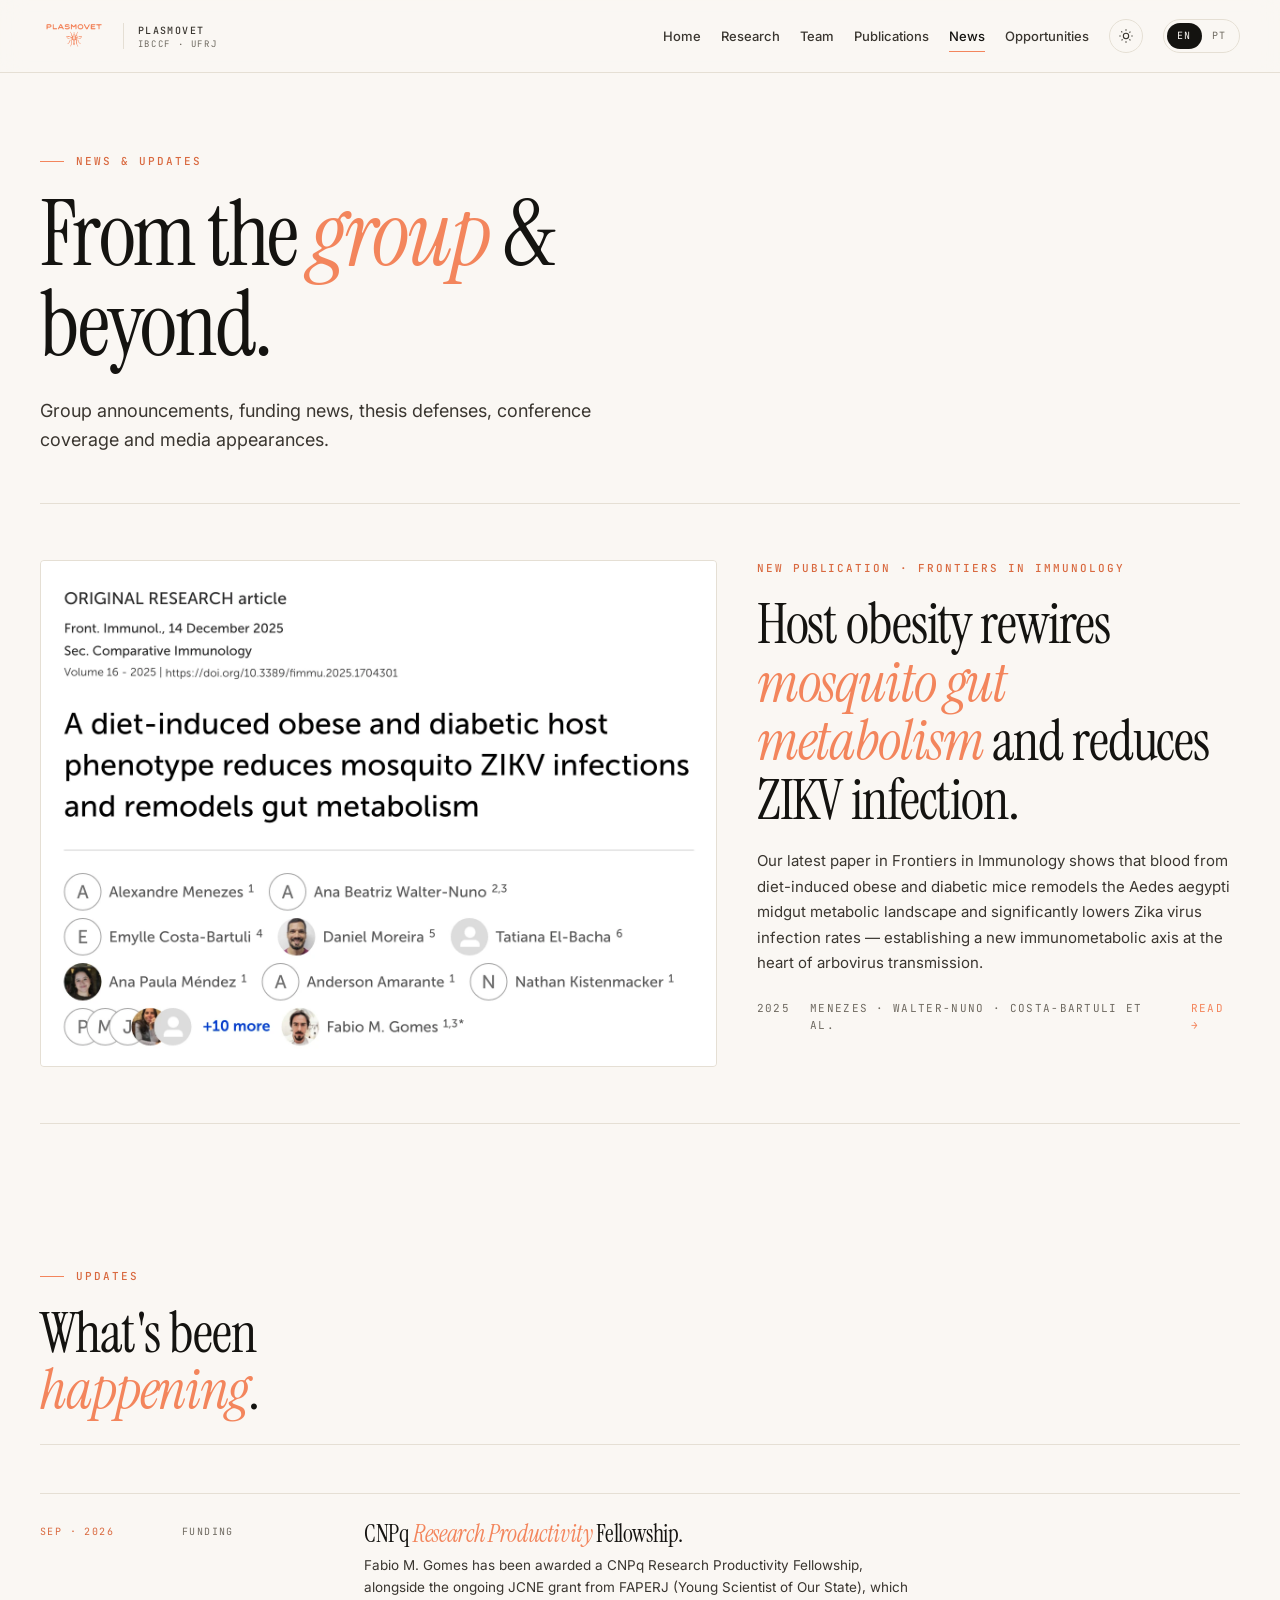
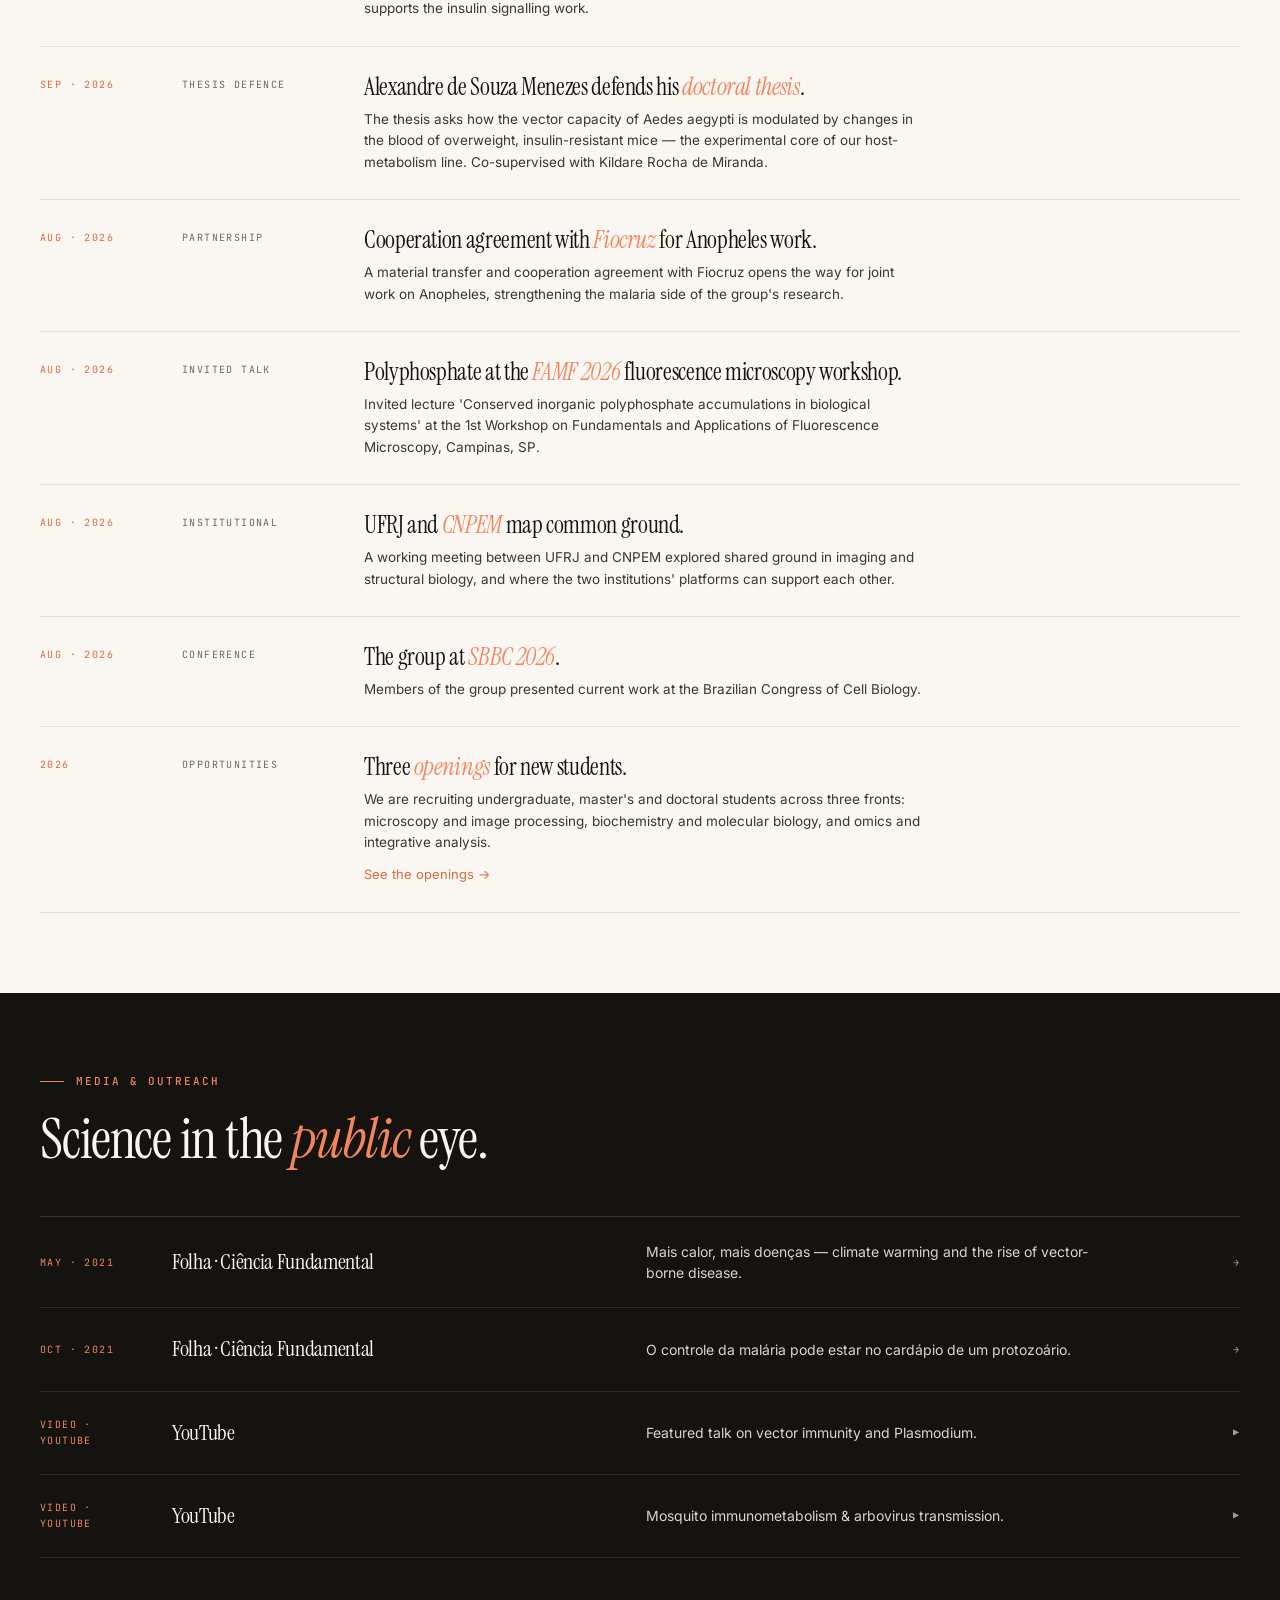
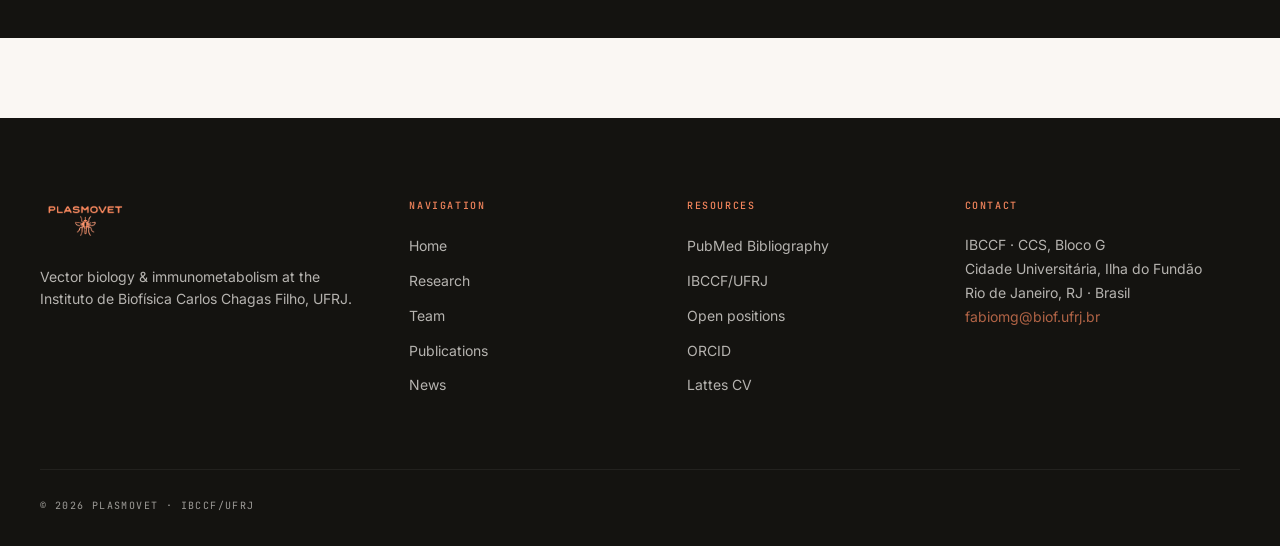
==== news.html @ 1162347f "Fix broken/missing pieces; remove fabricated content from the home page Found while fixing the audit" ====
<!DOCTYPE html>
<html lang="en">
<head>
<meta charset="utf-8"/>
<script>(function(){try{var t=localStorage.getItem('plasmovet_theme');if(t!=='light'&&t!=='dark')t=window.matchMedia('(prefers-color-scheme: dark)').matches?'dark':'light';document.documentElement.setAttribute('data-theme',t);}catch(e){}document.documentElement.classList.add('js');})();</script>
<meta name="viewport" content="width=device-width, initial-scale=1.0"/>
<title>News · Plasmovet</title>
<meta name="description" content="News from the PlasmoVet group at IBCCF/UFRJ: publications, thesis defences, invited talks, partnerships and open positions."/>
<link rel="canonical" href="https://www.plasmovet.net/news.html"/>
<link rel="icon" href="/favicon.ico" sizes="any"/>
<link rel="icon" type="image/png" sizes="32x32" href="/favicon-32.png"/>
<link rel="apple-touch-icon" href="/apple-touch-icon.png"/>
<meta name="theme-color" content="#FAF7F3" media="(prefers-color-scheme: light)"/>
<meta name="theme-color" content="#141210" media="(prefers-color-scheme: dark)"/>
<meta property="og:type" content="website"/>
<meta property="og:site_name" content="PlasmoVet"/>
<meta property="og:title" content="News · PlasmoVet"/>
<meta property="og:description" content="News from the PlasmoVet group at IBCCF/UFRJ: publications, thesis defences, invited talks, partnerships and open positions."/>
<meta property="og:url" content="https://www.plasmovet.net/news.html"/>
<meta property="og:image" content="https://www.plasmovet.net/assets/og/og-default.jpg"/>
<meta property="og:image:width" content="1200"/>
<meta property="og:image:height" content="630"/>
<meta property="og:image:alt" content="News · PlasmoVet"/>
<meta property="og:locale" content="en_US"/>
<meta property="og:locale:alternate" content="pt_BR"/>
<meta name="twitter:card" content="summary_large_image"/>
<meta name="twitter:title" content="News · PlasmoVet"/>
<meta name="twitter:description" content="News from the PlasmoVet group at IBCCF/UFRJ: publications, thesis defences, invited talks, partnerships and open positions."/>
<meta name="twitter:image" content="https://www.plasmovet.net/assets/og/og-default.jpg"/>
<link rel="preconnect" href="https://fonts.googleapis.com">
<link rel="preconnect" href="https://fonts.gstatic.com" crossorigin>
<link href="https://fonts.googleapis.com/css2?family=Instrument+Serif:ital@0;1&family=Inter:wght@300;400;500;600;700&family=JetBrains+Mono:wght@400;500&display=swap" rel="stylesheet">
<link rel="stylesheet" href="style.css">
<style>
.page-hero { padding: 80px 0 48px; }
.page-hero h1 { font-family:'Instrument Serif',serif; font-size: clamp(48px, 7vw, 96px); line-height: 1; letter-spacing:-0.025em; margin-top: 18px; max-width: 16ch; }
.page-hero h1 em { color: var(--coral); font-style: italic; }
.page-hero p { font-size: 18px; color: var(--ink-2); line-height: 1.6; max-width: 56ch; margin-top: 28px; }

.feat-news { display: grid; grid-template-columns: 1.4fr 1fr; gap: 40px; padding: 56px 0; border-top: 1px solid var(--line); border-bottom: 1px solid var(--line); margin-bottom: 64px; align-items: start; }
@media (max-width: 900px) { .feat-news { grid-template-columns: 1fr; } }
.feat-news .thumb { aspect-ratio: 4/3; border-radius: 4px; background: var(--paper-2); position: relative; overflow: hidden; border: 1px solid var(--line); }
.feat-news .thumb svg { width: 100%; height: 100%; }
.feat-news .eyebrow { margin-bottom: 18px; }
.feat-news h2 { font-family:'Instrument Serif',serif; font-size: clamp(36px, 5vw, 56px); line-height: 1.05; letter-spacing: -0.02em; margin-bottom: 18px; }
.feat-news h2 em { color: var(--coral); font-style: italic; }
.feat-news p { font-size: 15px; line-height: 1.7; color: var(--ink-2); }
.feat-news .meta { font-family:'JetBrains Mono',monospace; font-size: 11px; letter-spacing: 0.12em; text-transform: uppercase; color: var(--muted); margin-top: 24px; display: flex; gap: 20px; }

.news-grid { display: grid; grid-template-columns: repeat(3, 1fr); gap: 28px; margin-bottom: 72px; }
@media (max-width: 900px) { .news-grid { grid-template-columns: 1fr; } }
.news-card { background: var(--card); border: 1px solid var(--line); border-radius: 4px; display: flex; flex-direction: column; overflow: hidden; transition: all .3s ease; }
.news-card:hover { border-color: var(--coral); transform: translateY(-2px); }
.news-card .thumb { aspect-ratio: 4/3; background: var(--paper-2); position: relative; }
.news-card .thumb svg { width: 100%; height: 100%; }
.news-card .body { padding: 24px; display: flex; flex-direction: column; flex: 1; }
.news-card .date { font-family:'JetBrains Mono',monospace; font-size: 10px; letter-spacing: 0.14em; text-transform: uppercase; color: var(--muted); margin-bottom: 10px; }
.news-card h4 { font-family:'Instrument Serif',serif; font-size: 22px; line-height: 1.15; letter-spacing: -0.015em; margin-bottom: 10px; }
.news-card p { font-size: 13px; color: var(--ink-2); line-height: 1.6; flex: 1; }
.news-card .foot { margin-top: 16px; padding-top: 14px; border-top: 1px solid var(--line); display: flex; justify-content: space-between; align-items: center; }

.media-section { background: var(--ink); color: var(--paper); padding: 80px 0; }
.media-section h3 { font-family:'Instrument Serif',serif; font-size: clamp(36px, 5vw, 56px); line-height: 1.05; letter-spacing: -0.02em; max-width: 18ch; }
.media-section h3 em { color: var(--coral); font-style: italic; }
.media-list { margin-top: 48px; border-top: 1px solid rgba(255,255,255,.15); }
.media-item { display: grid; grid-template-columns: 100px 1fr 1fr 120px; gap: 32px; padding: 24px 0; border-bottom: 1px solid rgba(255,255,255,.1); align-items: center; transition: padding .3s ease; cursor: pointer; }
.media-item:hover { padding-left: 10px; }
.media-item .date { font-family:'JetBrains Mono',monospace; font-size: 10px; letter-spacing: 0.14em; text-transform: uppercase; color: var(--coral); }
.media-item .outlet { font-family:'Instrument Serif',serif; font-size: 22px; letter-spacing: -0.015em; }
.media-item h5 { font-family:'Inter',sans-serif; font-size: 14px; line-height: 1.5; font-weight: 400; opacity: .85; }
.media-item .arrow { text-align: right; font-family:'JetBrains Mono',monospace; font-size: 10px; letter-spacing: 0.14em; text-transform: uppercase; opacity: .6; }
@media (max-width: 720px) { .media-item { grid-template-columns: 1fr; gap: 8px; } }

.updates { display:flex; flex-direction:column; margin-top:8px; }
.update { display:grid; grid-template-columns:110px 150px 1fr; gap:32px; padding:26px 0; border-top:1px solid var(--line); align-items:start; transition:padding .3s ease; }
.update:last-child { border-bottom:1px solid var(--line); }
.update:hover { padding-left:10px; }
.update .when { font-family:'JetBrains Mono',monospace; font-size:10px; letter-spacing:.14em; text-transform:uppercase; color:var(--coral-deep); padding-top:4px; }
.update .kind { font-family:'JetBrains Mono',monospace; font-size:10px; letter-spacing:.14em; text-transform:uppercase; color:var(--muted); padding-top:4px; }
.update h4 { font-family:'Instrument Serif',serif; font-size:24px; line-height:1.15; letter-spacing:-0.015em; margin-bottom:8px; }
.update h4 em { color:var(--coral); font-style:italic; }
.update p { font-size:13.5px; color:var(--ink-2); line-height:1.6; max-width:62ch; }
.update a.more { font-size:13px; color:var(--coral-deep); text-decoration:none; display:inline-block; margin-top:10px; }
.update a.more:hover { text-decoration:underline; }
@media (max-width:820px){ .update { grid-template-columns:1fr; gap:8px; } .update .kind { padding-top:0; } }

.feat-news a.thumb { display:block; }
.feat-news .thumb img { width:100%; height:100%; object-fit:cover; object-position:top left; display:block; transition:transform .5s ease; }
.feat-news a.thumb:hover img { transform:scale(1.02); }
html[data-theme="dark"] .feat-news .thumb img { filter:brightness(.9); }
</style>
</head>
<body>
<div id="nav-slot"></div>

<main>
  <section class="page-hero">
    <div class="container">
      <div class="section-label"><span class="bar"></span><span class="eyebrow coral" data-i18n-en="News &amp; updates" data-i18n-pt="Notícias e atualizações">News &amp; updates</span></div>
      <h1 data-i18n-html data-i18n-en="From the <em>group</em> &amp; beyond." data-i18n-pt="Do <em>grupo</em> e além.">From the <em>group</em> &amp; beyond.</h1>
      <p data-i18n-en="Group announcements, funding news, thesis defenses, conference coverage and media appearances."
         data-i18n-pt="Anúncios do grupo, notícias de financiamento, defesas, cobertura de conferências e aparições na mídia.">Group announcements, funding news, thesis defenses, conference coverage and media appearances.</p>
    </div>
  </section>

  <div class="container">
    <article class="feat-news">
      <a class="thumb" href="https://doi.org/10.3389/fimmu.2025.1704301" target="_blank" rel="noopener"
         aria-label="Read the article in Frontiers in Immunology">
        <picture>
          <source srcset="assets/news/menezes-2025-frontiers.webp" type="image/webp"/>
          <img src="assets/news/menezes-2025-frontiers.jpg" width="1440" height="1080" loading="lazy" decoding="async"
               alt="Article page in Frontiers in Immunology: A diet-induced obese and diabetic host phenotype reduces mosquito ZIKV infections and remodels gut metabolism (Menezes et al., 2025)"/>
        </picture>
      </a>
      <div>
        <div class="eyebrow coral" data-i18n-en="New publication · Frontiers in Immunology" data-i18n-pt="Nova publicação · Frontiers in Immunology">New publication · Frontiers in Immunology</div>
        <h2 data-i18n-html data-i18n-en="Host obesity rewires <em>mosquito gut metabolism</em> and reduces ZIKV infection." data-i18n-pt="Obesidade do hospedeiro reprograma o <em>metabolismo intestinal do mosquito</em> e reduz a infecção por ZIKV.">Host obesity rewires <em>mosquito gut metabolism</em> and reduces ZIKV infection.</h2>
        <p data-i18n-en="Our latest paper in Frontiers in Immunology shows that blood from diet-induced obese and diabetic mice remodels the Aedes aegypti midgut metabolic landscape and significantly lowers Zika virus infection rates — establishing a new immunometabolic axis at the heart of arbovirus transmission."
           data-i18n-pt="Nosso último artigo na Frontiers in Immunology mostra que sangue de camundongos com obesidade e diabetes induzidos por dieta remodela a paisagem metabólica do intestino médio de Aedes aegypti e reduz significativamente a infecção por vírus Zika — estabelecendo um novo eixo imunometabólico no coração da transmissão de arbovírus.">Our latest paper in Frontiers in Immunology shows that blood from diet-induced obese and diabetic mice remodels the Aedes aegypti midgut metabolic landscape and significantly lowers Zika virus infection rates — establishing a new immunometabolic axis at the heart of arbovirus transmission.</p>
        <div class="meta">
          <span>2025</span>
          <span data-i18n-en="Menezes · Walter-Nuno · Costa-Bartuli et al." data-i18n-pt="Menezes · Walter-Nuno · Costa-Bartuli et al.">Menezes · Walter-Nuno · Costa-Bartuli et al.</span>
          <a href="publications.html" style="color:var(--coral);text-decoration:none" data-i18n-en="Read →" data-i18n-pt="Ler →">Read →</a>
        </div>
      </div>
    </article>
  </div>


  <section>
    <div class="container">
      <div class="section-head">
        <div>
          <div class="section-label"><span class="bar"></span><span class="eyebrow coral" data-i18n-en="Updates" data-i18n-pt="Atualizações">Updates</span></div>
          <h2 data-i18n-html data-i18n-en="What's been <em>happening</em>." data-i18n-pt="O que vem <em>acontecendo</em>.">What's been <em>happening</em>.</h2>
        </div>
      </div>
      <div class="updates">
        <article class="update">
          <div class="when" data-i18n-en="Sep · 2026" data-i18n-pt="Set · 2026">Sep · 2026</div>
          <div class="kind" data-i18n-en="Funding" data-i18n-pt="Financiamento">Funding</div>
          <div>
            <h4 data-i18n-html data-i18n-en="CNPq <em>Research Productivity</em> Fellowship." data-i18n-pt="Bolsa de <em>Produtividade em Pesquisa</em> do CNPq.">CNPq <em>Research Productivity</em> Fellowship.</h4>
            <p data-i18n-en="Fabio M. Gomes has been awarded a CNPq Research Productivity Fellowship, alongside the ongoing JCNE grant from FAPERJ (Young Scientist of Our State), which supports the insulin signalling work." data-i18n-pt="Fabio M. Gomes foi contemplado com a Bolsa de Produtividade em Pesquisa do CNPq, somada ao JCNE da FAPERJ (Jovem Cientista do Nosso Estado), que sustenta a frente de sinalização por insulina.">Fabio M. Gomes has been awarded a CNPq Research Productivity Fellowship, alongside the ongoing JCNE grant from FAPERJ (Young Scientist of Our State), which supports the insulin signalling work.</p>
          </div>
        </article>
        <article class="update">
          <div class="when" data-i18n-en="Sep · 2026" data-i18n-pt="Set · 2026">Sep · 2026</div>
          <div class="kind" data-i18n-en="Thesis defence" data-i18n-pt="Defesa de tese">Thesis defence</div>
          <div>
            <h4 data-i18n-html data-i18n-en="Alexandre de Souza Menezes defends his <em>doctoral thesis</em>." data-i18n-pt="Alexandre de Souza Menezes defende sua <em>tese de doutorado</em>.">Alexandre de Souza Menezes defends his <em>doctoral thesis</em>.</h4>
            <p data-i18n-en="The thesis asks how the vector capacity of Aedes aegypti is modulated by changes in the blood of overweight, insulin-resistant mice — the experimental core of our host-metabolism line. Co-supervised with Kildare Rocha de Miranda." data-i18n-pt="A tese investiga como a capacidade vetorial de Aedes aegypti é modulada pela alteração dos componentes do sangue de camundongos com sobrepeso e resistência à insulina — o núcleo experimental da nossa linha de metabolismo do hospedeiro. Coorientação de Kildare Rocha de Miranda.">The thesis asks how the vector capacity of Aedes aegypti is modulated by changes in the blood of overweight, insulin-resistant mice — the experimental core of our host-metabolism line. Co-supervised with Kildare Rocha de Miranda.</p>
          </div>
        </article>
        <article class="update">
          <div class="when" data-i18n-en="Aug · 2026" data-i18n-pt="Ago · 2026">Aug · 2026</div>
          <div class="kind" data-i18n-en="Partnership" data-i18n-pt="Cooperação">Partnership</div>
          <div>
            <h4 data-i18n-html data-i18n-en="Cooperation agreement with <em>Fiocruz</em> for Anopheles work." data-i18n-pt="Acordo de cooperação com a <em>Fiocruz</em> para trabalho com Anopheles.">Cooperation agreement with <em>Fiocruz</em> for Anopheles work.</h4>
            <p data-i18n-en="A material transfer and cooperation agreement with Fiocruz opens the way for joint work on Anopheles, strengthening the malaria side of the group's research." data-i18n-pt="Um acordo de cooperação e transferência de material com a Fiocruz abre caminho para o trabalho conjunto com Anopheles, reforçando a frente de malária do grupo.">A material transfer and cooperation agreement with Fiocruz opens the way for joint work on Anopheles, strengthening the malaria side of the group's research.</p>
          </div>
        </article>
        <article class="update">
          <div class="when" data-i18n-en="Aug · 2026" data-i18n-pt="Ago · 2026">Aug · 2026</div>
          <div class="kind" data-i18n-en="Invited talk" data-i18n-pt="Palestra">Invited talk</div>
          <div>
            <h4 data-i18n-html data-i18n-en="Polyphosphate at the <em>FAMF 2026</em> fluorescence microscopy workshop." data-i18n-pt="Polifosfato no workshop de microscopia de fluorescência <em>FAMF 2026</em>.">Polyphosphate at the <em>FAMF 2026</em> fluorescence microscopy workshop.</h4>
            <p data-i18n-en="Invited lecture 'Conserved inorganic polyphosphate accumulations in biological systems' at the 1st Workshop on Fundamentals and Applications of Fluorescence Microscopy, Campinas, SP." data-i18n-pt="Palestra convidada “Acúmulos conservados de polifosfato inorgânico em sistemas biológicos” no I Workshop de Fundamentos e Aplicações da Microscopia de Fluorescência, Campinas, SP.">Invited lecture 'Conserved inorganic polyphosphate accumulations in biological systems' at the 1st Workshop on Fundamentals and Applications of Fluorescence Microscopy, Campinas, SP.</p>
          </div>
        </article>
        <article class="update">
          <div class="when" data-i18n-en="Aug · 2026" data-i18n-pt="Ago · 2026">Aug · 2026</div>
          <div class="kind" data-i18n-en="Institutional" data-i18n-pt="Institucional">Institutional</div>
          <div>
            <h4 data-i18n-html data-i18n-en="UFRJ and <em>CNPEM</em> map common ground." data-i18n-pt="UFRJ e <em>CNPEM</em> mapeiam interesses comuns.">UFRJ and <em>CNPEM</em> map common ground.</h4>
            <p data-i18n-en="A working meeting between UFRJ and CNPEM explored shared ground in imaging and structural biology, and where the two institutions' platforms can support each other." data-i18n-pt="Um encontro de trabalho entre UFRJ e CNPEM explorou interesses comuns em imagem e biologia estrutural, e onde as plataformas das duas instituições podem se apoiar.">A working meeting between UFRJ and CNPEM explored shared ground in imaging and structural biology, and where the two institutions' platforms can support each other.</p>
          </div>
        </article>
        <article class="update">
          <div class="when" data-i18n-en="Aug · 2026" data-i18n-pt="Ago · 2026">Aug · 2026</div>
          <div class="kind" data-i18n-en="Conference" data-i18n-pt="Congresso">Conference</div>
          <div>
            <h4 data-i18n-html data-i18n-en="The group at <em>SBBC 2026</em>." data-i18n-pt="O grupo no <em>SBBC 2026</em>.">The group at <em>SBBC 2026</em>.</h4>
            <p data-i18n-en="Members of the group presented current work at the Brazilian Congress of Cell Biology." data-i18n-pt="Integrantes do grupo apresentaram trabalhos em andamento no Congresso Brasileiro de Biologia Celular.">Members of the group presented current work at the Brazilian Congress of Cell Biology.</p>
          </div>
        </article>
        <article class="update">
          <div class="when" data-i18n-en="2026" data-i18n-pt="2026">2026</div>
          <div class="kind" data-i18n-en="Opportunities" data-i18n-pt="Oportunidades">Opportunities</div>
          <div>
            <h4 data-i18n-html data-i18n-en="Three <em>openings</em> for new students." data-i18n-pt="Três <em>vagas</em> abertas para novos estudantes.">Three <em>openings</em> for new students.</h4>
            <p data-i18n-en="We are recruiting undergraduate, master's and doctoral students across three fronts: microscopy and image processing, biochemistry and molecular biology, and omics and integrative analysis." data-i18n-pt="Estamos recrutando estudantes de iniciação científica, mestrado e doutorado em três frentes: microscopia e processamento de imagens, bioquímica e biologia molecular, e ômicas e análises integrativas.">We are recruiting undergraduate, master's and doctoral students across three fronts: microscopy and image processing, biochemistry and molecular biology, and omics and integrative analysis.</p>
            <a class="more" href="opportunities.html" data-i18n-en="See the openings →" data-i18n-pt="Ver as vagas →">See the openings →</a>
          </div>
        </article>
      </div>
    </div>
  </section>

  <section class="media-section">
    <div class="container">
      <div class="section-label"><span class="bar" style="background:var(--coral)"></span><span class="eyebrow" style="color:var(--coral)" data-i18n-en="Media &amp; outreach" data-i18n-pt="Mídia e divulgação">Media &amp; outreach</span></div>
      <h3 data-i18n-html data-i18n-en="Science in the <em>public</em> eye." data-i18n-pt="Ciência aos olhos do <em>público</em>.">Science in the <em>public</em> eye.</h3>
      <div class="media-list">
        <a class="media-item" href="https://cienciafundamental.blogfolha.uol.com.br/2021/05/21/mais-calor-mais-doencas/" target="_blank" rel="noopener" style="color:inherit;text-decoration:none">
          <div class="date" data-i18n-en="MAY · 2021" data-i18n-pt="MAI · 2021">MAY · 2021</div>
          <div class="outlet">Folha · Ciência Fundamental</div>
          <h5 data-i18n-en="Mais calor, mais doenças — climate warming and the rise of vector-borne disease." data-i18n-pt="Mais calor, mais doenças — aquecimento climático e a expansão das doenças vetoriais.">Mais calor, mais doenças — climate warming and the rise of vector-borne disease.</h5>
          <div class="arrow">→</div>
        </a>
        <a class="media-item" href="https://cienciafundamental.blogfolha.uol.com.br/2021/10/06/o-controle-da-malaria-pode-estar-no-cardapio-de-um-protozoario/" target="_blank" rel="noopener" style="color:inherit;text-decoration:none">
          <div class="date" data-i18n-en="OCT · 2021" data-i18n-pt="OUT · 2021">OCT · 2021</div>
          <div class="outlet">Folha · Ciência Fundamental</div>
          <h5 data-i18n-en="O controle da malária pode estar no cardápio de um protozoário." data-i18n-pt="O controle da malária pode estar no cardápio de um protozoário.">O controle da malária pode estar no cardápio de um protozoário.</h5>
          <div class="arrow">→</div>
        </a>
        <a class="media-item" href="https://www.youtube.com/watch?v=MXUnSJnhflA" target="_blank" rel="noopener" style="color:inherit;text-decoration:none">
          <div class="date" data-i18n-en="VIDEO · YOUTUBE" data-i18n-pt="VÍDEO · YOUTUBE">VIDEO · YOUTUBE</div>
          <div class="outlet">YouTube</div>
          <h5 data-i18n-en="Featured talk on vector immunity and Plasmodium." data-i18n-pt="Palestra sobre imunidade vetorial e Plasmodium.">Featured talk on vector immunity and Plasmodium.</h5>
          <div class="arrow">▶</div>
        </a>
        <a class="media-item" href="https://www.youtube.com/watch?v=LUvLDHtmmpQ" target="_blank" rel="noopener" style="color:inherit;text-decoration:none">
          <div class="date" data-i18n-en="VIDEO · YOUTUBE" data-i18n-pt="VÍDEO · YOUTUBE">VIDEO · YOUTUBE</div>
          <div class="outlet">YouTube</div>
          <h5 data-i18n-en="Mosquito immunometabolism &amp; arbovirus transmission." data-i18n-pt="Imunometabolismo do mosquito e transmissão de arbovírus.">Mosquito immunometabolism &amp; arbovirus transmission.</h5>
          <div class="arrow">▶</div>
        </a>
      </div>
    </div>
  </section>
</main>

<div id="footer-slot"></div>
<script src="chrome.js"></script>
<script>renderChrome('news');</script>
</body>
</html>
---- style.css ----
/* ============================================
   PLASMOVET · V1 EDITORIAL
   Paleta da logo: coral #F3855C
   Tipografia: Instrument Serif (display) + Inter (body) + JetBrains Mono (labels)
   ============================================ */

:root {
  --coral: #F3855C;
  --coral-deep: #D9693F;
  --coral-soft: #FBE6DC;
  --coral-wash: #FDF2EC;
  --ink: #141310;
  --ink-2: #3A3630;
  --paper: #FAF7F3;
  --paper-2: #F2EDE6;
  --line: #E5DFD4;
  --line-soft: #EFEAE1;
  --muted: #6E6960;
  --muted-2: #9A9488;
  --card: #ffffff;
}

* { box-sizing: border-box; margin: 0; padding: 0; }
html { scroll-behavior: smooth; }
body {
  background: var(--paper);
  color: var(--ink);
  font-family: 'Inter', -apple-system, BlinkMacSystemFont, sans-serif;
  font-size: 16px;
  line-height: 1.55;
  -webkit-font-smoothing: antialiased;
  text-rendering: optimizeLegibility;
}

img { max-width: 100%; display: block; }

/* Instrument Serif is loaded at weight 400 only. Browsers default h1-h6 to
   bold (700); with no 700 face available they fake it by drawing every glyph
   twice, slightly offset, which reads as text sitting on a copy of itself.
   Every serif heading on the site is meant to be 400. */
h1, h2, h3, h4, h5, h6 { font-weight: 400; }
html { font-synthesis-weight: none; }
a { color: inherit; text-decoration: none; }

.serif { font-family: 'Instrument Serif', 'Times New Roman', serif; font-weight: 400; letter-spacing: -0.015em; }
.mono { font-family: 'JetBrains Mono', ui-monospace, monospace; }
.eyebrow {
  font-family: 'JetBrains Mono', ui-monospace, monospace;
  font-size: 11px;
  letter-spacing: 0.18em;
  text-transform: uppercase;
  color: var(--muted);
  font-weight: 500;
}
.eyebrow.coral { color: var(--coral-deep); }

.container { max-width: 1320px; margin: 0 auto; padding: 0 40px; }
.container-narrow { max-width: 920px; margin: 0 auto; padding: 0 40px; }
@media (max-width: 640px) {
  .container, .container-narrow { padding: 0 24px; }
}

/* ===== NAV ===== */
.nav {
  position: sticky; top: 0; z-index: 50;
  background: rgba(250,247,243,.85);
  backdrop-filter: blur(12px);
  border-bottom: 1px solid var(--line);
}
.nav-inner {
  display: flex; justify-content: space-between; align-items: center;
  padding: 18px 40px; max-width: 1320px; margin: 0 auto;
}
@media (max-width: 640px) { .nav-inner { padding: 14px 24px; } }
.brand {
  display: flex; align-items: center; gap: 10px;
  font-family: 'Instrument Serif', serif; font-size: 22px;
  letter-spacing: -0.01em;
}
.brand .mark {
  width: 28px; height: 28px;
  display: flex; align-items: center; justify-content: center;
  color: var(--coral);
}
.brand .mark svg { width: 100%; height: 100%; }
.brand small { font-family: 'JetBrains Mono', monospace; font-size: 9px; letter-spacing: 0.18em; text-transform: uppercase; color: var(--muted); display: block; line-height: 1; margin-top: 2px; }
.brand-text { display: flex; flex-direction: column; }

.nav-links { display: flex; align-items: center; gap: 20px; }
.nav-links a {
  font-size: 13px; color: var(--ink-2); font-weight: 500;
  position: relative; padding: 4px 0;
  transition: color .2s ease;
  white-space: nowrap;
}
.nav-links a:hover { color: var(--ink); }
.nav-links a.active { color: var(--ink); }
.nav-links a.active::after {
  content: ''; position: absolute; left: 0; right: 0; bottom: -2px;
  height: 1px; background: var(--coral);
}
.lang-toggle {
  display: flex; align-items: center; gap: 0;
  border: 1px solid var(--line); border-radius: 100px; padding: 3px; font-family: 'JetBrains Mono', monospace;
}
.lang-toggle button {
  background: none; border: 0; padding: 5px 10px; font: inherit;
  font-size: 10px; letter-spacing: 0.12em; color: var(--muted); cursor: pointer;
  border-radius: 100px; transition: all .2s ease;
}
.lang-toggle button.on { background: var(--ink); color: var(--paper); }
.nav-cta {
  padding: 10px 18px; background: var(--ink); color: var(--paper);
  border-radius: 100px; font-size: 13px; font-weight: 500;
  transition: background .2s ease;
}
.nav-cta:hover { background: var(--coral-deep); }

.menu-btn { display: none; background: none; border: 0; cursor: pointer; color: var(--ink); padding: 6px; }
@media (max-width: 780px) {
  .nav-links a:not(.nav-cta), .lang-toggle { display: none; }
  .menu-btn { display: flex; }
}

/* Mobile menu overlay */
.mobile-menu {
  position: fixed; inset: 0; background: var(--paper);
  z-index: 100; display: flex; flex-direction: column;
  padding: 80px 32px 32px; gap: 32px;
  transform: translateY(-100%); transition: transform .35s cubic-bezier(.6,0,.3,1);
  visibility: hidden;
}
.mobile-menu.open { transform: translateY(0); visibility: visible; }
.mobile-close { position: absolute; top: 18px; right: 24px; background: none; border: 0; cursor: pointer; color: var(--ink); padding: 10px; }
.mobile-links { display: flex; flex-direction: column; gap: 4px; }
.mobile-links a {
  font-family: 'Instrument Serif', serif; font-size: 40px; letter-spacing: -0.02em;
  color: var(--ink); padding: 10px 0; border-bottom: 1px solid var(--line);
  line-height: 1.1;
}
.mobile-links a:hover, .mobile-links a:active { color: var(--coral); }
.mobile-lang { display: flex; gap: 0; margin-top: auto; border: 1px solid var(--line); border-radius: 100px; padding: 4px; align-self: flex-start; font-family: 'JetBrains Mono', monospace; }
.mobile-lang button { background: none; border: 0; padding: 8px 16px; font: inherit; font-size: 11px; letter-spacing: 0.14em; color: var(--muted); cursor: pointer; border-radius: 100px; }
.mobile-lang button.on { background: var(--ink); color: var(--paper); }

/* ===== HERO ===== */
.hero { padding: 80px 0 60px; position: relative; overflow: hidden; }
.hero-grid { display: grid; grid-template-columns: 1.2fr 1fr; gap: 72px; align-items: end; }
@media (max-width: 960px) { .hero-grid { grid-template-columns: 1fr; gap: 48px; } }
.hero h1 {
  font-family: 'Instrument Serif', serif;
  font-size: clamp(52px, 8vw, 112px);
  line-height: 0.98;
  font-weight: 400;
  letter-spacing: -0.025em;
  margin-top: 28px;
}
.hero h1 em { color: var(--coral); font-style: italic; }
.hero .lede { font-size: 18px; line-height: 1.6; color: var(--ink-2); max-width: 44ch; margin-top: 32px; }
.hero .hero-meta {
  display: flex; flex-direction: column; gap: 20px;
  padding-bottom: 12px;
}
.hero .hero-stat { border-top: 1px solid var(--line); padding-top: 18px; }
.hero .hero-stat .num {
  font-family: 'Instrument Serif', serif; font-size: 48px; line-height: 1;
  letter-spacing: -0.02em;
}
.hero .hero-stat .label { font-family: 'JetBrains Mono', monospace; font-size: 11px; letter-spacing: 0.14em; text-transform: uppercase; color: var(--muted); margin-top: 6px; }

.hero-actions { display: flex; gap: 12px; margin-top: 36px; flex-wrap: wrap; }
.btn {
  display: inline-flex; align-items: center; gap: 8px;
  padding: 14px 22px; border-radius: 100px;
  font-size: 14px; font-weight: 500;
  border: 1px solid var(--line);
  transition: all .2s ease;
  cursor: pointer;
}
.btn-primary { background: var(--ink); color: var(--paper); border-color: var(--ink); }
.btn-primary:hover { background: var(--coral-deep); border-color: var(--coral-deep); }
.btn-ghost:hover { background: var(--paper-2); }
.btn-coral { background: var(--coral); color: white; border-color: var(--coral); }
.btn-coral:hover { background: var(--coral-deep); border-color: var(--coral-deep); }
.arrow { display: inline-block; transition: transform .2s ease; }
.btn:hover .arrow { transform: translateX(3px); }

/* hero sidebar art */
.hero-art {
  aspect-ratio: 4/5; border: 1px solid var(--line); border-radius: 4px;
  position: relative; overflow: hidden; background: var(--paper-2);
}
.hero-art .caption {
  position: absolute; bottom: 16px; left: 16px; right: 16px;
  font-family: 'JetBrains Mono', monospace; font-size: 10px; letter-spacing: 0.14em; text-transform: uppercase; color: var(--muted);
  display: flex; justify-content: space-between;
}

/* ===== SECTION ===== */
section { padding: 80px 0; }
.section-head { display: flex; justify-content: space-between; align-items: end; gap: 32px; margin-bottom: 48px; padding-bottom: 24px; border-bottom: 1px solid var(--line); }
.section-head h2 { font-family: 'Instrument Serif', serif; font-size: clamp(36px, 5vw, 56px); line-height: 1.02; letter-spacing: -0.02em; max-width: 16ch; }
.section-head h2 em { color: var(--coral); font-style: italic; }
.section-head .right { text-align: right; max-width: 360px; }
.section-head .right p { font-size: 14px; color: var(--muted); line-height: 1.6; }
@media (max-width: 720px) { .section-head { flex-direction: column; align-items: flex-start; } .section-head .right { text-align: left; } }

.section-label { display: flex; align-items: center; gap: 12px; margin-bottom: 20px; }
.section-label span.bar { width: 24px; height: 1px; background: var(--coral); }

/* ===== CARDS ===== */
.card-plain {
  background: var(--card); border: 1px solid var(--line); border-radius: 4px;
  padding: 28px; transition: all .3s ease;
  display: flex; flex-direction: column;
}
.card-plain:hover { border-color: var(--coral); transform: translateY(-2px); }
.card-plain h3 { font-family: 'Instrument Serif', serif; font-size: 26px; line-height: 1.1; letter-spacing: -0.015em; margin: 12px 0 10px; }
.card-plain p { font-size: 14px; color: var(--ink-2); line-height: 1.6; }

/* ===== FOOTER ===== */
footer.site {
  background: var(--ink); color: var(--paper);
  padding: 80px 0 32px; margin-top: 80px;
}
footer.site a { color: var(--paper); opacity: .7; transition: opacity .2s ease; font-size: 14px; }
footer.site a:hover { opacity: 1; }
footer.site h4 { font-family: 'JetBrains Mono', monospace; font-size: 10px; letter-spacing: 0.16em; text-transform: uppercase; color: var(--coral); margin-bottom: 20px; font-weight: 500; }
footer.site .foot-grid { display: grid; grid-template-columns: 1.4fr 1fr 1fr 1.2fr; gap: 48px; margin-bottom: 72px; }
@media (max-width: 720px) { footer.site .foot-grid { grid-template-columns: 1fr 1fr; gap: 32px; } }
@media (max-width: 480px) { footer.site .foot-grid { grid-template-columns: 1fr; } }
footer.site ul { list-style: none; display: flex; flex-direction: column; gap: 10px; }
footer.site .brand-foot { font-family: 'Instrument Serif', serif; font-size: 36px; line-height: 1; margin-bottom: 16px; }
footer.site .brand-foot em { color: var(--coral); font-style: italic; }
footer.site .foot-bottom { display: flex; justify-content: space-between; padding-top: 28px; border-top: 1px solid rgba(255,255,255,.1); font-family: 'JetBrains Mono', monospace; font-size: 10px; letter-spacing: 0.14em; text-transform: uppercase; opacity: .6; }
@media (max-width: 720px) { footer.site .foot-bottom { flex-direction: column; gap: 12px; } }

/* ===== UTILS ===== */
.divider { height: 1px; background: var(--line); margin: 40px 0; }
.chip {
  display: inline-flex; align-items: center; gap: 6px;
  padding: 5px 11px; border: 1px solid var(--line); border-radius: 100px;
  font-family: 'JetBrains Mono', monospace; font-size: 10px; letter-spacing: 0.1em; text-transform: uppercase; color: var(--ink-2);
}
.chip.coral { border-color: var(--coral); color: var(--coral-deep); background: var(--coral-wash); }
.chip-dot { width: 5px; height: 5px; border-radius: 50%; background: var(--coral); }

/* grain / texture overlay (subtle) */
.grain::before {
  content: ''; position: absolute; inset: 0; pointer-events: none; opacity: .5;
  background-image: radial-gradient(rgba(20,19,16,.04) 1px, transparent 1px);
  background-size: 3px 3px;
}

/* ============================================
   V2 — MODERNIZATION LAYER
   Dark theme · scroll reveal · depth · count-up
   ============================================ */

/* ---- Reveal target list (shared between hide / transition / reduced-motion) ---- */
/* Selectors must stay in sync with REVEAL_SEL in chrome.js */

/* Smooth theme transition on large surfaces (buttons keep their own transitions) */
body, .nav, footer.site, .pi-section, .infra, .media-section,
.featured-pub, .alum, .alumni-section {
  transition: background-color .35s ease, color .35s ease, border-color .35s ease;
}

/* ---------- DARK THEME ---------- */
html[data-theme="dark"] {
  --coral: #F8966E;
  --coral-deep: #F8966E;
  --coral-soft: rgba(248,150,110,.22);
  --coral-wash: rgba(248,150,110,.10);
  --ink: #F1ECE3;
  --ink-2: #CBC4B8;
  --paper: #141210;
  --paper-2: #211D18;
  --line: #2E2A24;
  --line-soft: #26221D;
  --muted: #9A9384;
  --muted-2: #79736A;
  --card: #1C1915;
}
html[data-theme="dark"] body { background: var(--paper); }
html[data-theme="dark"] .nav { background: rgba(20,18,16,.82); }
html[data-theme="dark"] .hero-art { background: var(--paper-2); }

/* Re-scope variables inside intentionally inverted (dark-on-light) sections so
   their inner var(--paper) text and var(--ink) surfaces resolve correctly. */
html[data-theme="dark"] :is(
  footer.site, .pi-section, .infra, .media-section,
  .featured-pub, .highlight-grid .major
) {
  --paper: #F1ECE3;
  --ink: #100E0B;
  --ink-2: rgba(241,236,227,.72);
  --muted: rgba(241,236,227,.55);
  --muted-2: rgba(241,236,227,.40);
  --line: rgba(255,255,255,.14);
}

/* SVG diagrams hardcode the ink hex — remap to a visible tone in dark */
html[data-theme="dark"] svg [stroke="#141310"] { stroke: #8B857A; }
html[data-theme="dark"] svg [fill="#141310"]   { fill: #C7C0B4; }

/* ---------- THEME TOGGLE ---------- */
.theme-toggle {
  display: inline-flex; align-items: center; justify-content: center;
  width: 34px; height: 34px; padding: 0;
  border: 1px solid var(--line); border-radius: 100px;
  background: none; color: var(--ink-2); cursor: pointer;
  transition: color .2s ease, border-color .2s ease;
}
.theme-toggle:hover { color: var(--ink); border-color: var(--muted-2); }
.theme-toggle svg { width: 16px; height: 16px; }
.theme-toggle .icon-moon, .mobile-theme .icon-moon { display: none; }
html[data-theme="dark"] .theme-toggle .icon-moon,
html[data-theme="dark"] .mobile-theme .icon-moon { display: inline; }
html[data-theme="dark"] .theme-toggle .icon-sun,
html[data-theme="dark"] .mobile-theme .icon-sun { display: none; }
@media (max-width: 780px) { .nav-links .theme-toggle { display: none; } }
.mobile-theme {
  display: inline-flex; align-items: center; gap: 10px;
  margin-top: 14px; padding: 9px 16px; align-self: flex-start;
  border: 1px solid var(--line); border-radius: 100px;
  background: none; color: var(--ink); cursor: pointer;
  font-family: 'JetBrains Mono', monospace; font-size: 11px;
  letter-spacing: .14em; text-transform: uppercase;
}
.mobile-theme svg { width: 16px; height: 16px; }

/* ---------- HOVER DEPTH ---------- */
.card-plain, .news-card {
  transition: background-color .35s ease, color .35s ease, border-color .3s ease,
              transform .35s ease, box-shadow .35s ease;
}
.card-plain:hover, .news-card:hover {
  border-color: var(--coral);
  transform: translateY(-3px);
  box-shadow: 0 18px 40px -24px rgba(20,19,16,.45);
}
html[data-theme="dark"] .card-plain:hover,
html[data-theme="dark"] .news-card:hover {
  box-shadow: 0 20px 46px -22px rgba(0,0,0,.65);
}

/* ---------- SCROLL REVEAL ---------- */
/* Hidden state applies only when JS is active (html.js is set in <head>),
   so non-JS visitors always see content. chrome.js adds .is-revealed. */
html.js :is(
  .hero-grid > div, .section-head, .highlight-grid > *, .research-strip,
  .news-card, .media-item, .feat-news, .card-plain, .pi-grid, .stat,
  .member, .alum, .pub, .research-detail, .vaga, .prog, .update
):not(.is-revealed) {
  opacity: 0;
  transform: translateY(20px);
}
:is(
  .hero-grid > div, .section-head, .highlight-grid > *, .research-strip,
  .news-card, .media-item, .feat-news, .card-plain, .pi-grid, .stat,
  .member, .alum, .pub, .research-detail, .vaga, .prog, .update
) {
  transition: opacity .7s cubic-bezier(.16,1,.3,1), transform .7s cubic-bezier(.16,1,.3,1);
}
/* Cards keep their snappier hover transition after revealing */
.card-plain, .news-card {
  transition: background-color .35s ease, color .35s ease, border-color .3s ease,
              transform .35s ease, box-shadow .35s ease, opacity .6s cubic-bezier(.16,1,.3,1);
}

@media (prefers-reduced-motion: reduce) {
  html.js :is(
    .hero-grid > div, .section-head, .highlight-grid > *, .research-strip,
    .news-card, .media-item, .feat-news, .card-plain, .pi-grid, .stat,
    .member, .alum, .pub, .research-detail, .vaga, .prog, .update
  ) { opacity: 1 !important; transform: none !important; transition: none !important; }
}
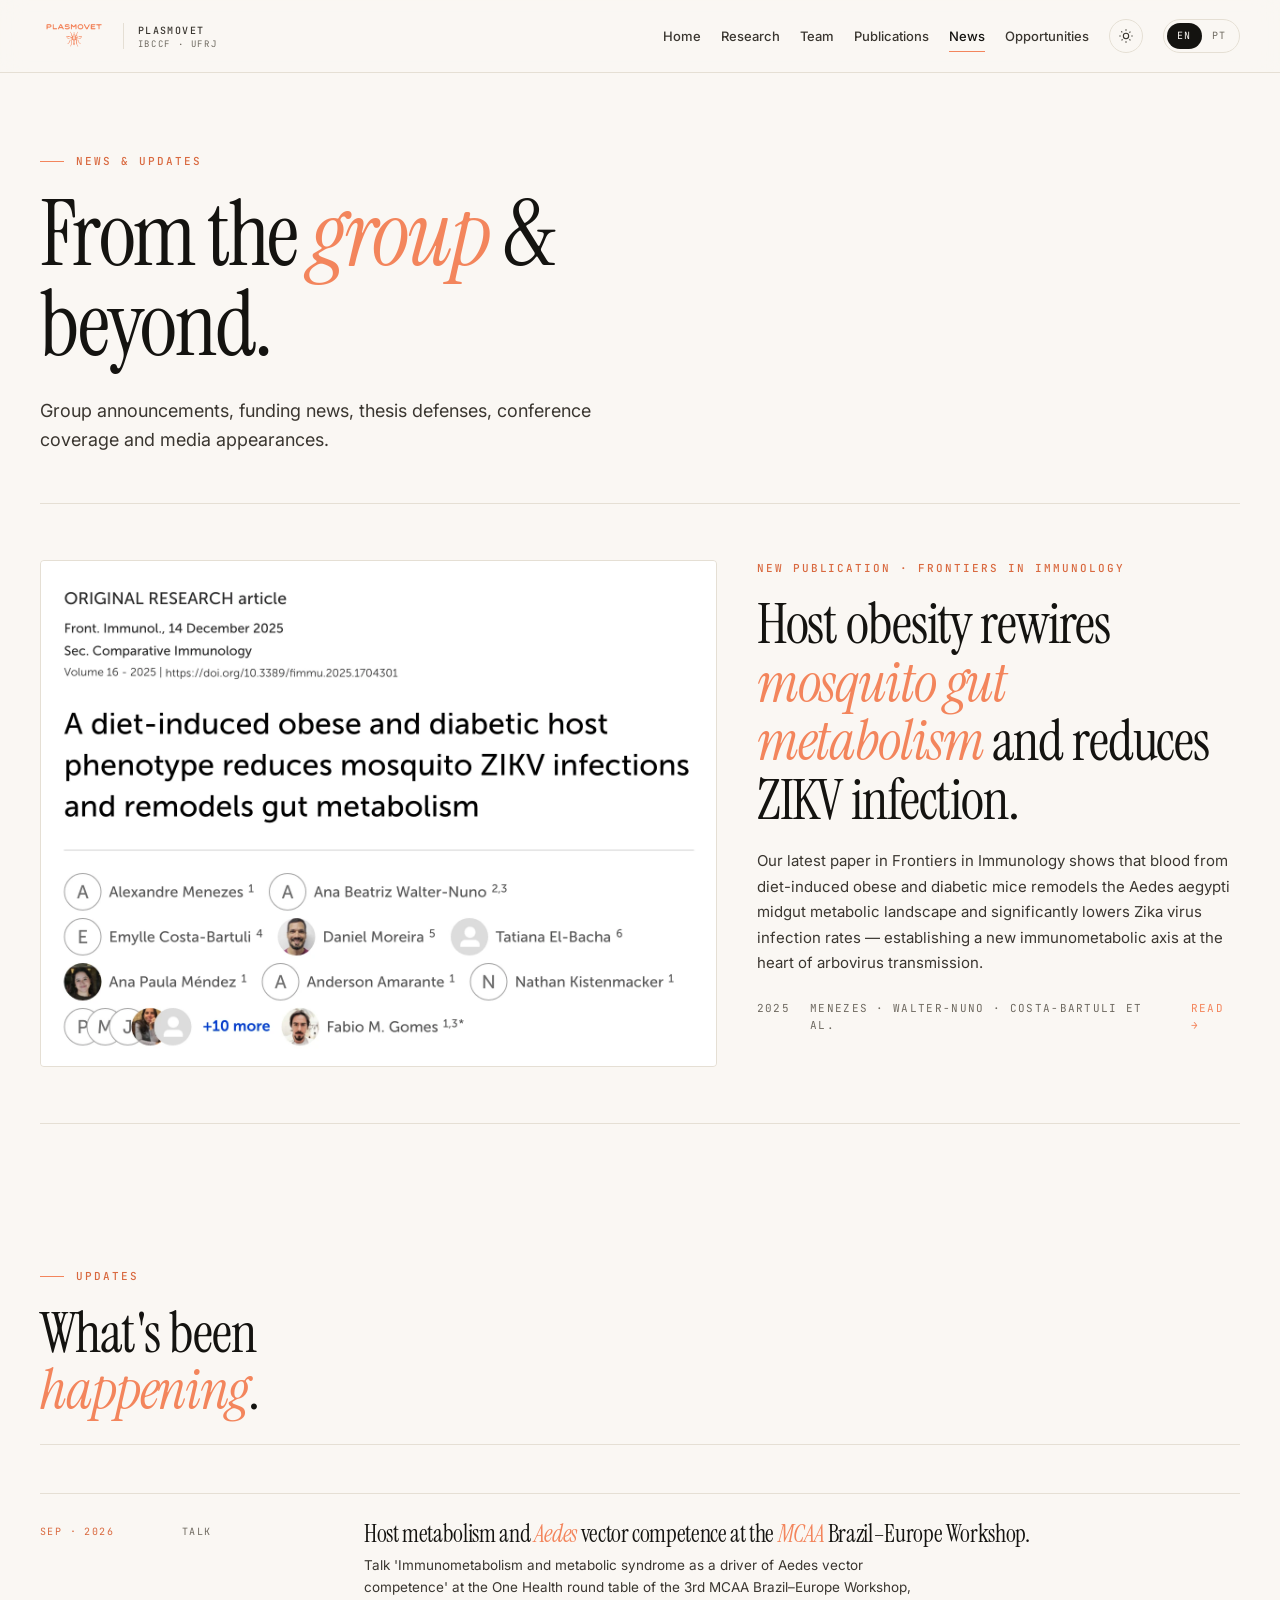
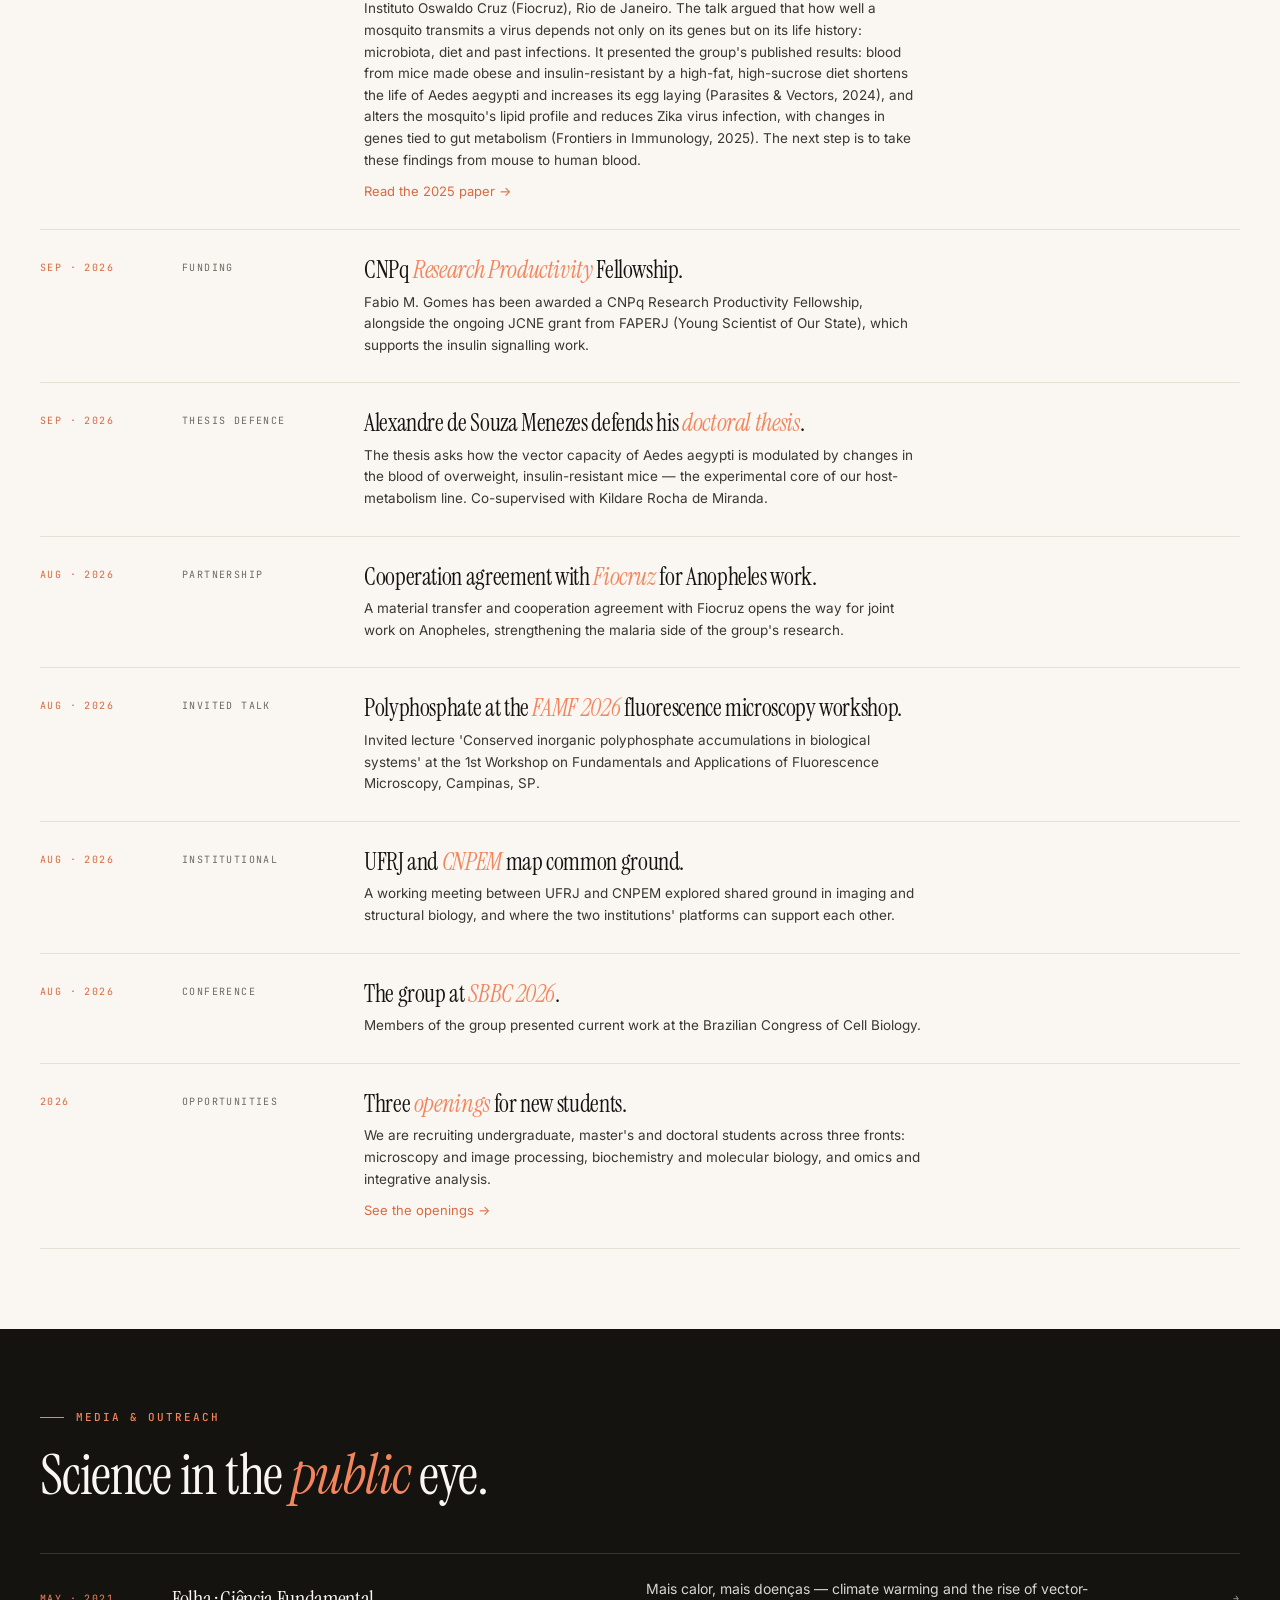
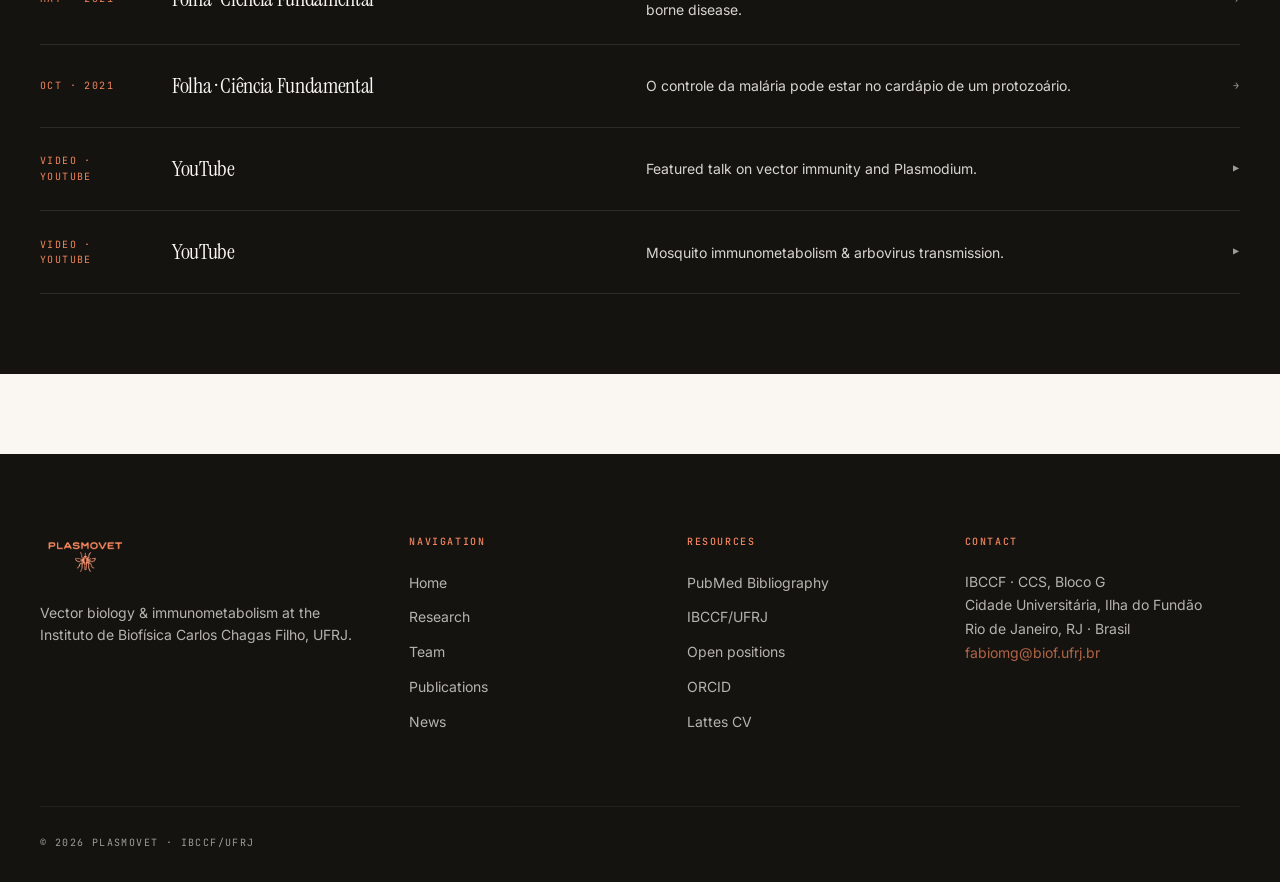
==== commit cfadc4c7: "News: MCAA Brazil–Europe Workshop talk (Fiocruz, 24 Sep 2026) Claims checked against the PubMed abst" ====
--- a/news.html
+++ b/news.html
@@ -139,6 +139,15 @@
       <div class="updates">
         <article class="update">
           <div class="when" data-i18n-en="Sep · 2026" data-i18n-pt="Set · 2026">Sep · 2026</div>
+          <div class="kind" data-i18n-en="Talk" data-i18n-pt="Palestra">Talk</div>
+          <div>
+            <h4 data-i18n-html data-i18n-en="Host metabolism and <em>Aedes</em> vector competence at the <em>MCAA</em> Brazil–Europe Workshop." data-i18n-pt="Metabolismo do hospedeiro e competência vetorial de <em>Aedes</em> no Workshop Brasil–Europa da <em>MCAA</em>.">Host metabolism and <em>Aedes</em> vector competence at the <em>MCAA</em> Brazil–Europe Workshop.</h4>
+            <p data-i18n-en="Talk 'Immunometabolism and metabolic syndrome as a driver of Aedes vector competence' at the One Health round table of the 3rd MCAA Brazil–Europe Workshop, Instituto Oswaldo Cruz (Fiocruz), Rio de Janeiro. The talk argued that how well a mosquito transmits a virus depends not only on its genes but on its life history: microbiota, diet and past infections. It presented the group's published results: blood from mice made obese and insulin-resistant by a high-fat, high-sucrose diet shortens the life of Aedes aegypti and increases its egg laying (Parasites &amp; Vectors, 2024), and alters the mosquito's lipid profile and reduces Zika virus infection, with changes in genes tied to gut metabolism (Frontiers in Immunology, 2025). The next step is to take these findings from mouse to human blood." data-i18n-pt="Palestra “Immunometabolism and metabolic syndrome as a driver of Aedes vector competence” na mesa-redonda One Health do 3º Workshop Brasil–Europa da MCAA, Instituto Oswaldo Cruz (Fiocruz), Rio de Janeiro. A palestra defendeu que a capacidade de um mosquito transmitir um vírus depende não só dos seus genes, mas da sua história de vida: microbiota, dieta e infecções anteriores. Foram apresentados os resultados publicados do grupo: o sangue de camundongos que ficaram obesos e resistentes à insulina com uma dieta rica em gordura e sacarose encurta a vida de Aedes aegypti e aumenta sua postura de ovos (Parasites &amp; Vectors, 2024), além de alterar o perfil lipídico do mosquito e reduzir a infecção pelo vírus Zika, com mudanças em genes ligados ao metabolismo do intestino (Frontiers in Immunology, 2025). O próximo passo é levar esses achados do camundongo para o sangue humano.">Talk 'Immunometabolism and metabolic syndrome as a driver of Aedes vector competence' at the One Health round table of the 3rd MCAA Brazil–Europe Workshop, Instituto Oswaldo Cruz (Fiocruz), Rio de Janeiro. The talk argued that how well a mosquito transmits a virus depends not only on its genes but on its life history: microbiota, diet and past infections. It presented the group's published results: blood from mice made obese and insulin-resistant by a high-fat, high-sucrose diet shortens the life of Aedes aegypti and increases its egg laying (Parasites &amp; Vectors, 2024), and alters the mosquito's lipid profile and reduces Zika virus infection, with changes in genes tied to gut metabolism (Frontiers in Immunology, 2025). The next step is to take these findings from mouse to human blood.</p>
+            <a class="more" href="https://doi.org/10.3389/fimmu.2025.1704301" target="_blank" rel="noopener" data-i18n-en="Read the 2025 paper →" data-i18n-pt="Ler o artigo de 2025 →">Read the 2025 paper →</a>
+          </div>
+        </article>
+        <article class="update">
+          <div class="when" data-i18n-en="Sep · 2026" data-i18n-pt="Set · 2026">Sep · 2026</div>
           <div class="kind" data-i18n-en="Funding" data-i18n-pt="Financiamento">Funding</div>
           <div>
             <h4 data-i18n-html data-i18n-en="CNPq <em>Research Productivity</em> Fellowship." data-i18n-pt="Bolsa de <em>Produtividade em Pesquisa</em> do CNPq.">CNPq <em>Research Productivity</em> Fellowship.</h4>
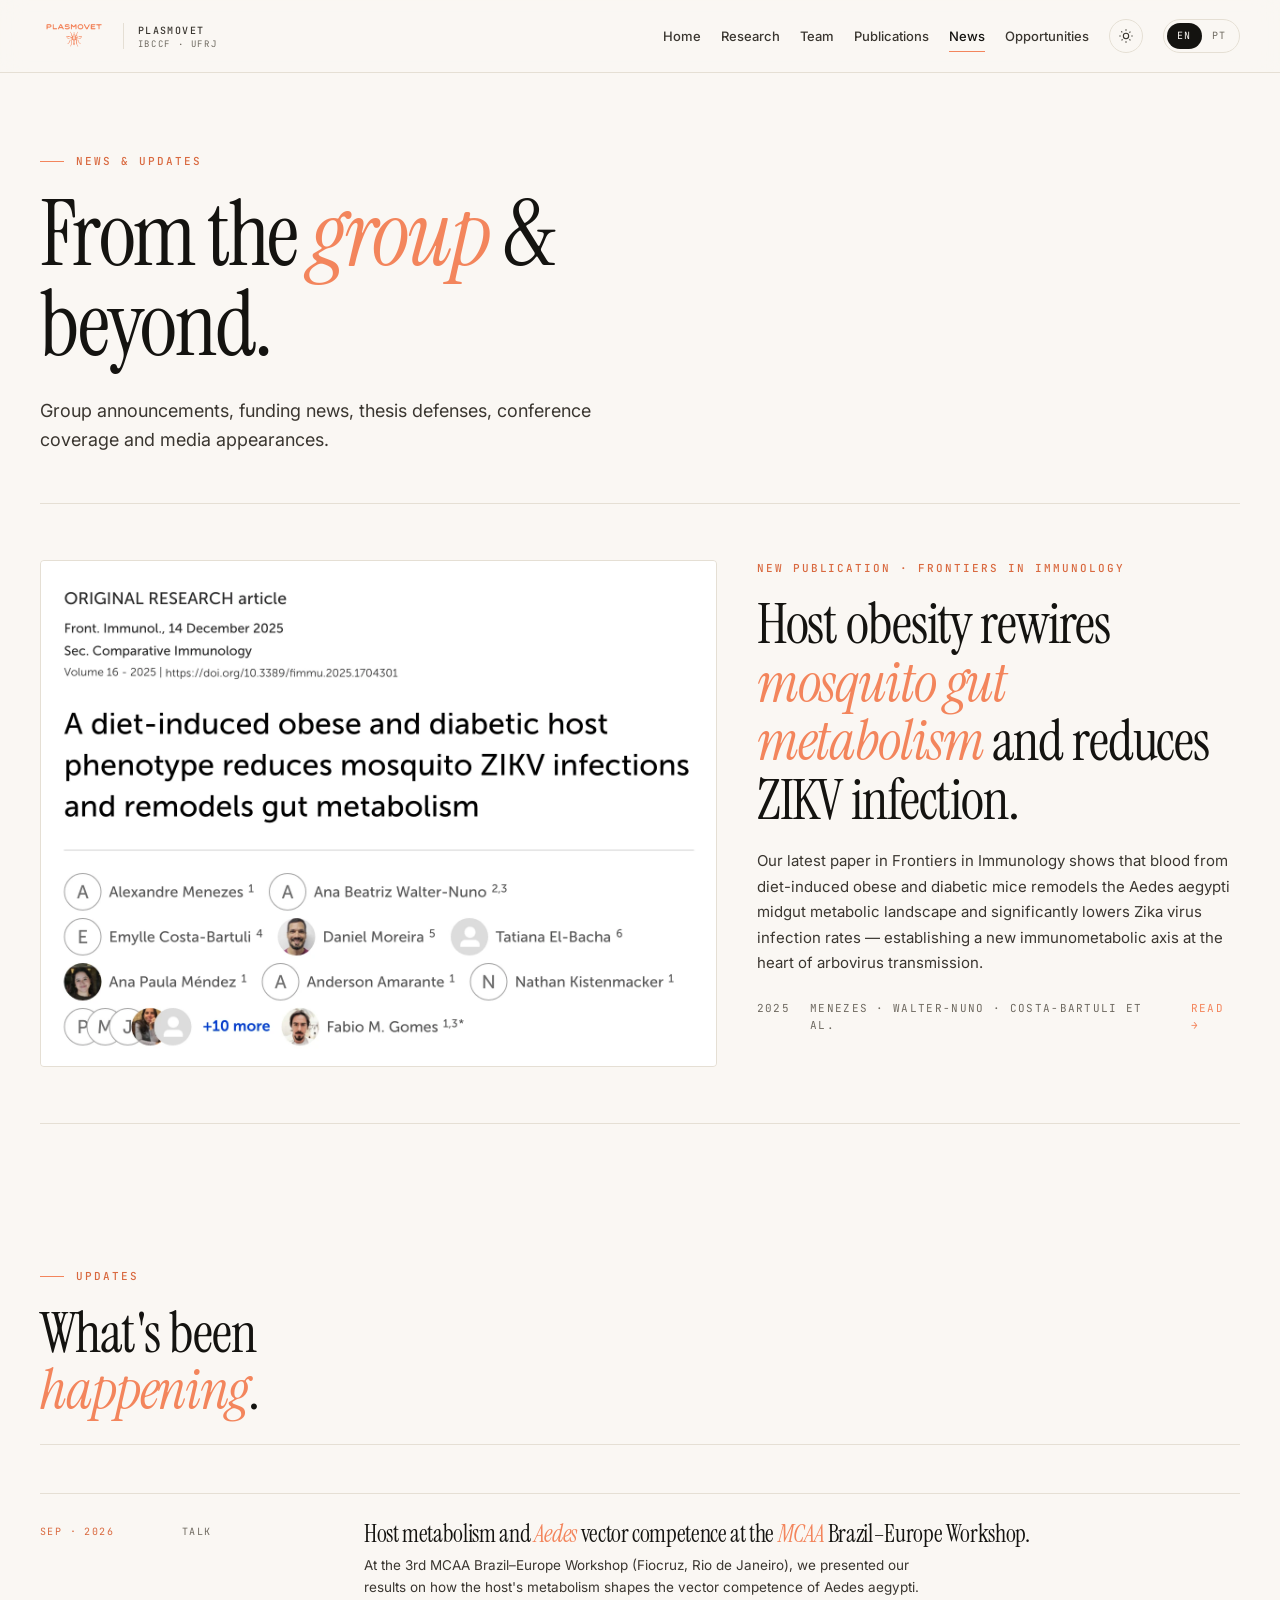
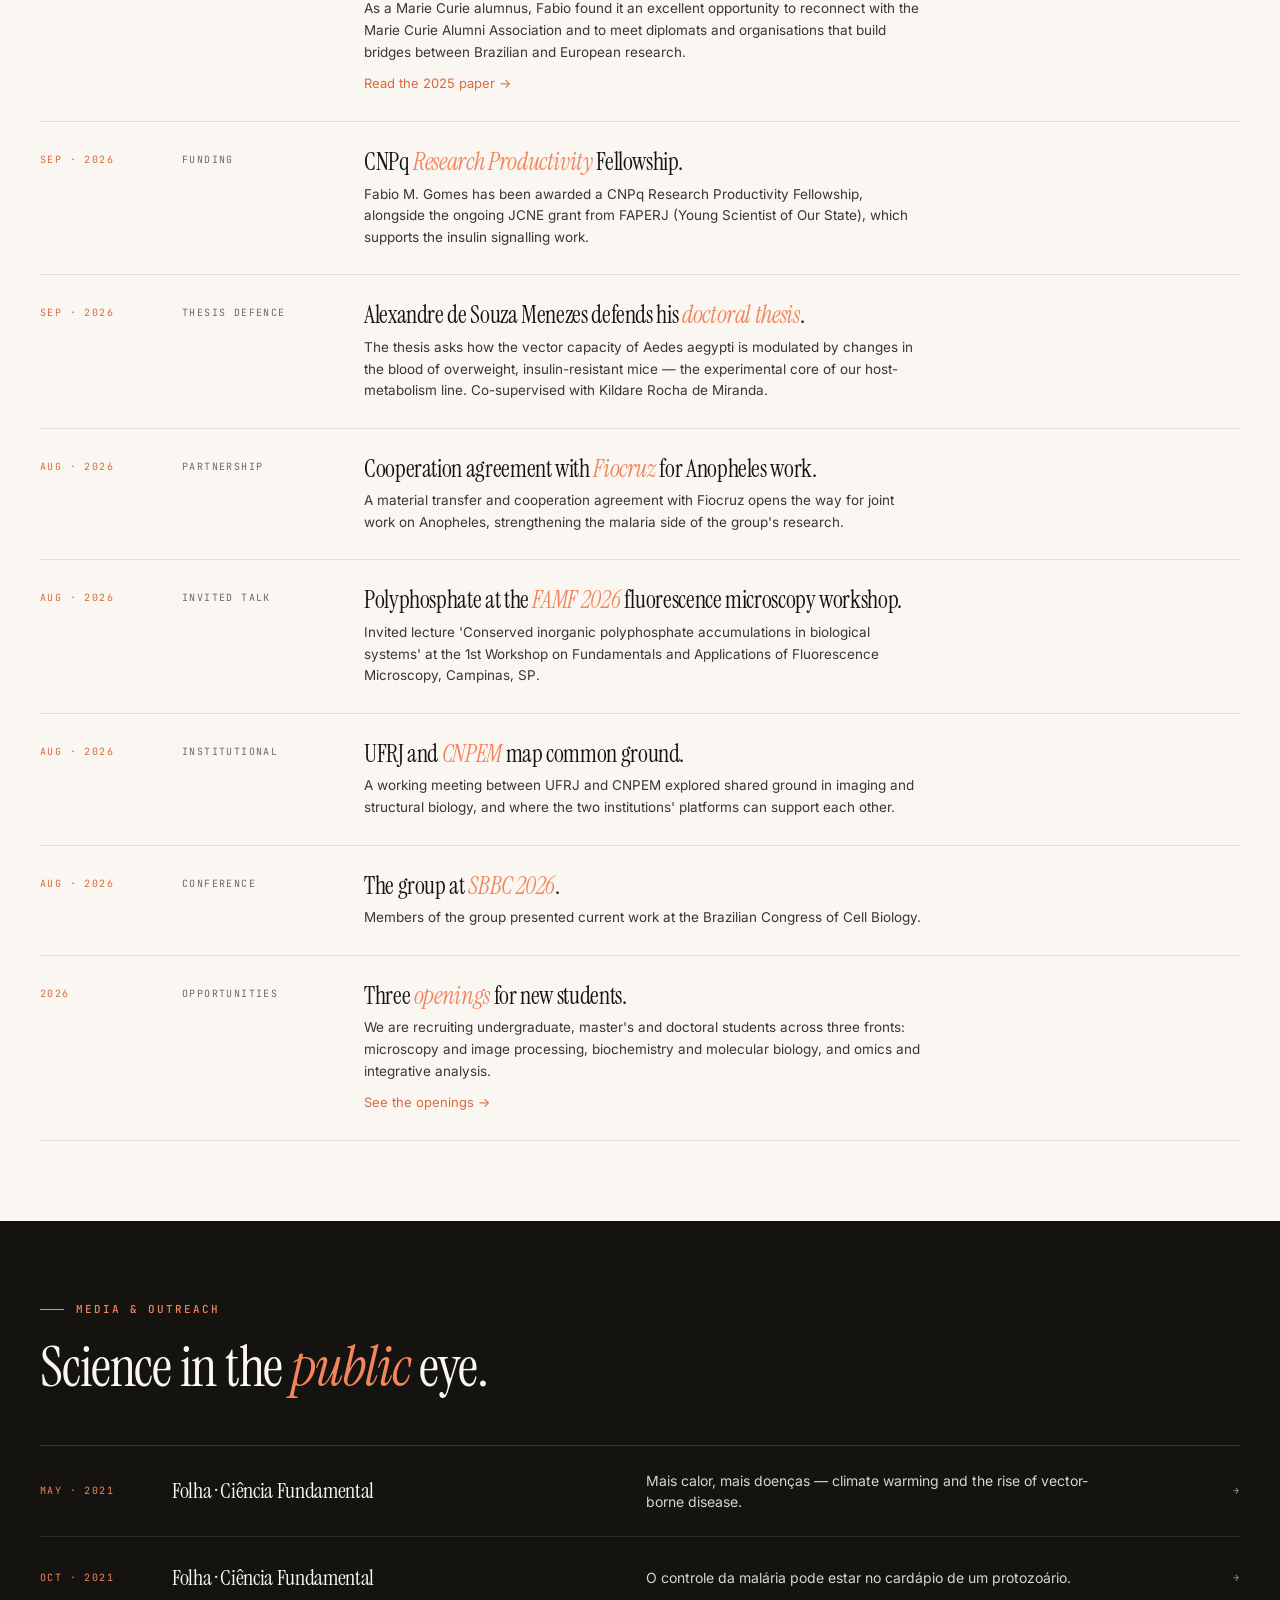
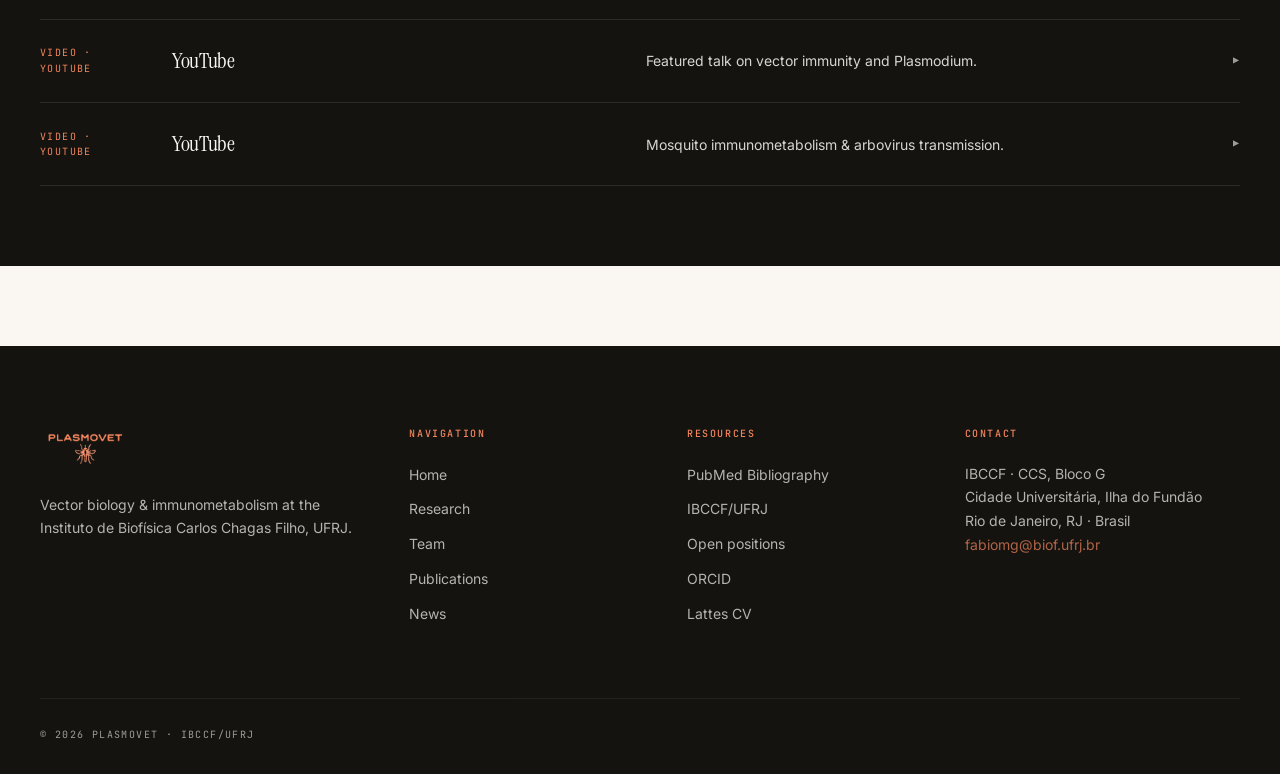
==== commit a2423c25: "News: shorten the MCAA item Co-Authored-By: Claude Opus 5.5 <noreply@anthropic.com>" ====
--- a/news.html
+++ b/news.html
@@ -142,7 +142,7 @@
           <div class="kind" data-i18n-en="Talk" data-i18n-pt="Palestra">Talk</div>
           <div>
             <h4 data-i18n-html data-i18n-en="Host metabolism and <em>Aedes</em> vector competence at the <em>MCAA</em> Brazil–Europe Workshop." data-i18n-pt="Metabolismo do hospedeiro e competência vetorial de <em>Aedes</em> no Workshop Brasil–Europa da <em>MCAA</em>.">Host metabolism and <em>Aedes</em> vector competence at the <em>MCAA</em> Brazil–Europe Workshop.</h4>
-            <p data-i18n-en="Talk 'Immunometabolism and metabolic syndrome as a driver of Aedes vector competence' at the One Health round table of the 3rd MCAA Brazil–Europe Workshop, Instituto Oswaldo Cruz (Fiocruz), Rio de Janeiro. The talk argued that how well a mosquito transmits a virus depends not only on its genes but on its life history: microbiota, diet and past infections. It presented the group's published results: blood from mice made obese and insulin-resistant by a high-fat, high-sucrose diet shortens the life of Aedes aegypti and increases its egg laying (Parasites &amp; Vectors, 2024), and alters the mosquito's lipid profile and reduces Zika virus infection, with changes in genes tied to gut metabolism (Frontiers in Immunology, 2025). The next step is to take these findings from mouse to human blood." data-i18n-pt="Palestra “Immunometabolism and metabolic syndrome as a driver of Aedes vector competence” na mesa-redonda One Health do 3º Workshop Brasil–Europa da MCAA, Instituto Oswaldo Cruz (Fiocruz), Rio de Janeiro. A palestra defendeu que a capacidade de um mosquito transmitir um vírus depende não só dos seus genes, mas da sua história de vida: microbiota, dieta e infecções anteriores. Foram apresentados os resultados publicados do grupo: o sangue de camundongos que ficaram obesos e resistentes à insulina com uma dieta rica em gordura e sacarose encurta a vida de Aedes aegypti e aumenta sua postura de ovos (Parasites &amp; Vectors, 2024), além de alterar o perfil lipídico do mosquito e reduzir a infecção pelo vírus Zika, com mudanças em genes ligados ao metabolismo do intestino (Frontiers in Immunology, 2025). O próximo passo é levar esses achados do camundongo para o sangue humano.">Talk 'Immunometabolism and metabolic syndrome as a driver of Aedes vector competence' at the One Health round table of the 3rd MCAA Brazil–Europe Workshop, Instituto Oswaldo Cruz (Fiocruz), Rio de Janeiro. The talk argued that how well a mosquito transmits a virus depends not only on its genes but on its life history: microbiota, diet and past infections. It presented the group's published results: blood from mice made obese and insulin-resistant by a high-fat, high-sucrose diet shortens the life of Aedes aegypti and increases its egg laying (Parasites &amp; Vectors, 2024), and alters the mosquito's lipid profile and reduces Zika virus infection, with changes in genes tied to gut metabolism (Frontiers in Immunology, 2025). The next step is to take these findings from mouse to human blood.</p>
+            <p data-i18n-en="At the 3rd MCAA Brazil–Europe Workshop (Fiocruz, Rio de Janeiro), we presented our results on how the host's metabolism shapes the vector competence of Aedes aegypti. As a Marie Curie alumnus, Fabio found it an excellent opportunity to reconnect with the Marie Curie Alumni Association and to meet diplomats and organisations that build bridges between Brazilian and European research." data-i18n-pt="No 3º Workshop Brasil–Europa da MCAA (Fiocruz, Rio de Janeiro), apresentamos nossos resultados sobre como o metabolismo do hospedeiro molda a competência vetorial de Aedes aegypti. Ex-bolsista Marie Curie, Fabio encontrou ali uma excelente oportunidade de se reconectar com a Marie Curie Alumni Association e de conhecer diplomatas e organizações que fazem a ponte entre a pesquisa no Brasil e na Europa.">At the 3rd MCAA Brazil–Europe Workshop (Fiocruz, Rio de Janeiro), we presented our results on how the host's metabolism shapes the vector competence of Aedes aegypti. As a Marie Curie alumnus, Fabio found it an excellent opportunity to reconnect with the Marie Curie Alumni Association and to meet diplomats and organisations that build bridges between Brazilian and European research.</p>
             <a class="more" href="https://doi.org/10.3389/fimmu.2025.1704301" target="_blank" rel="noopener" data-i18n-en="Read the 2025 paper →" data-i18n-pt="Ler o artigo de 2025 →">Read the 2025 paper →</a>
           </div>
         </article>
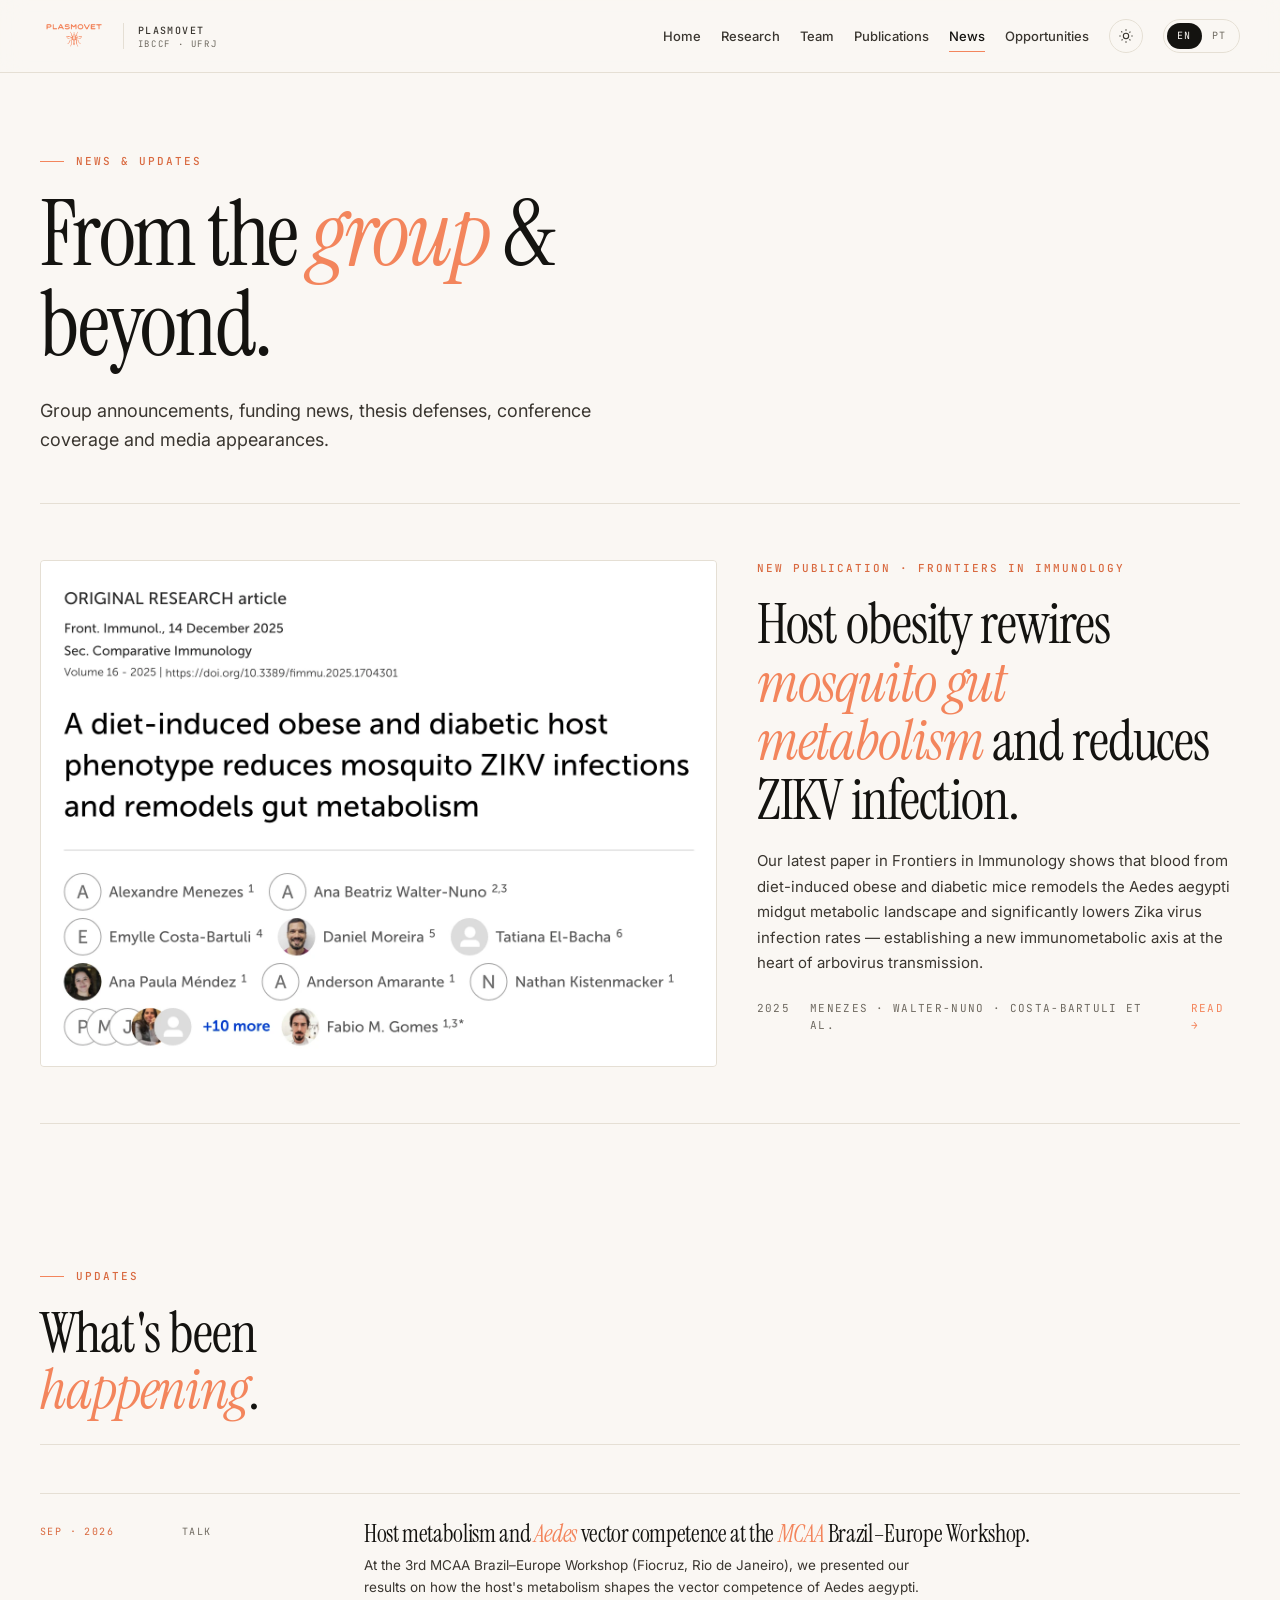
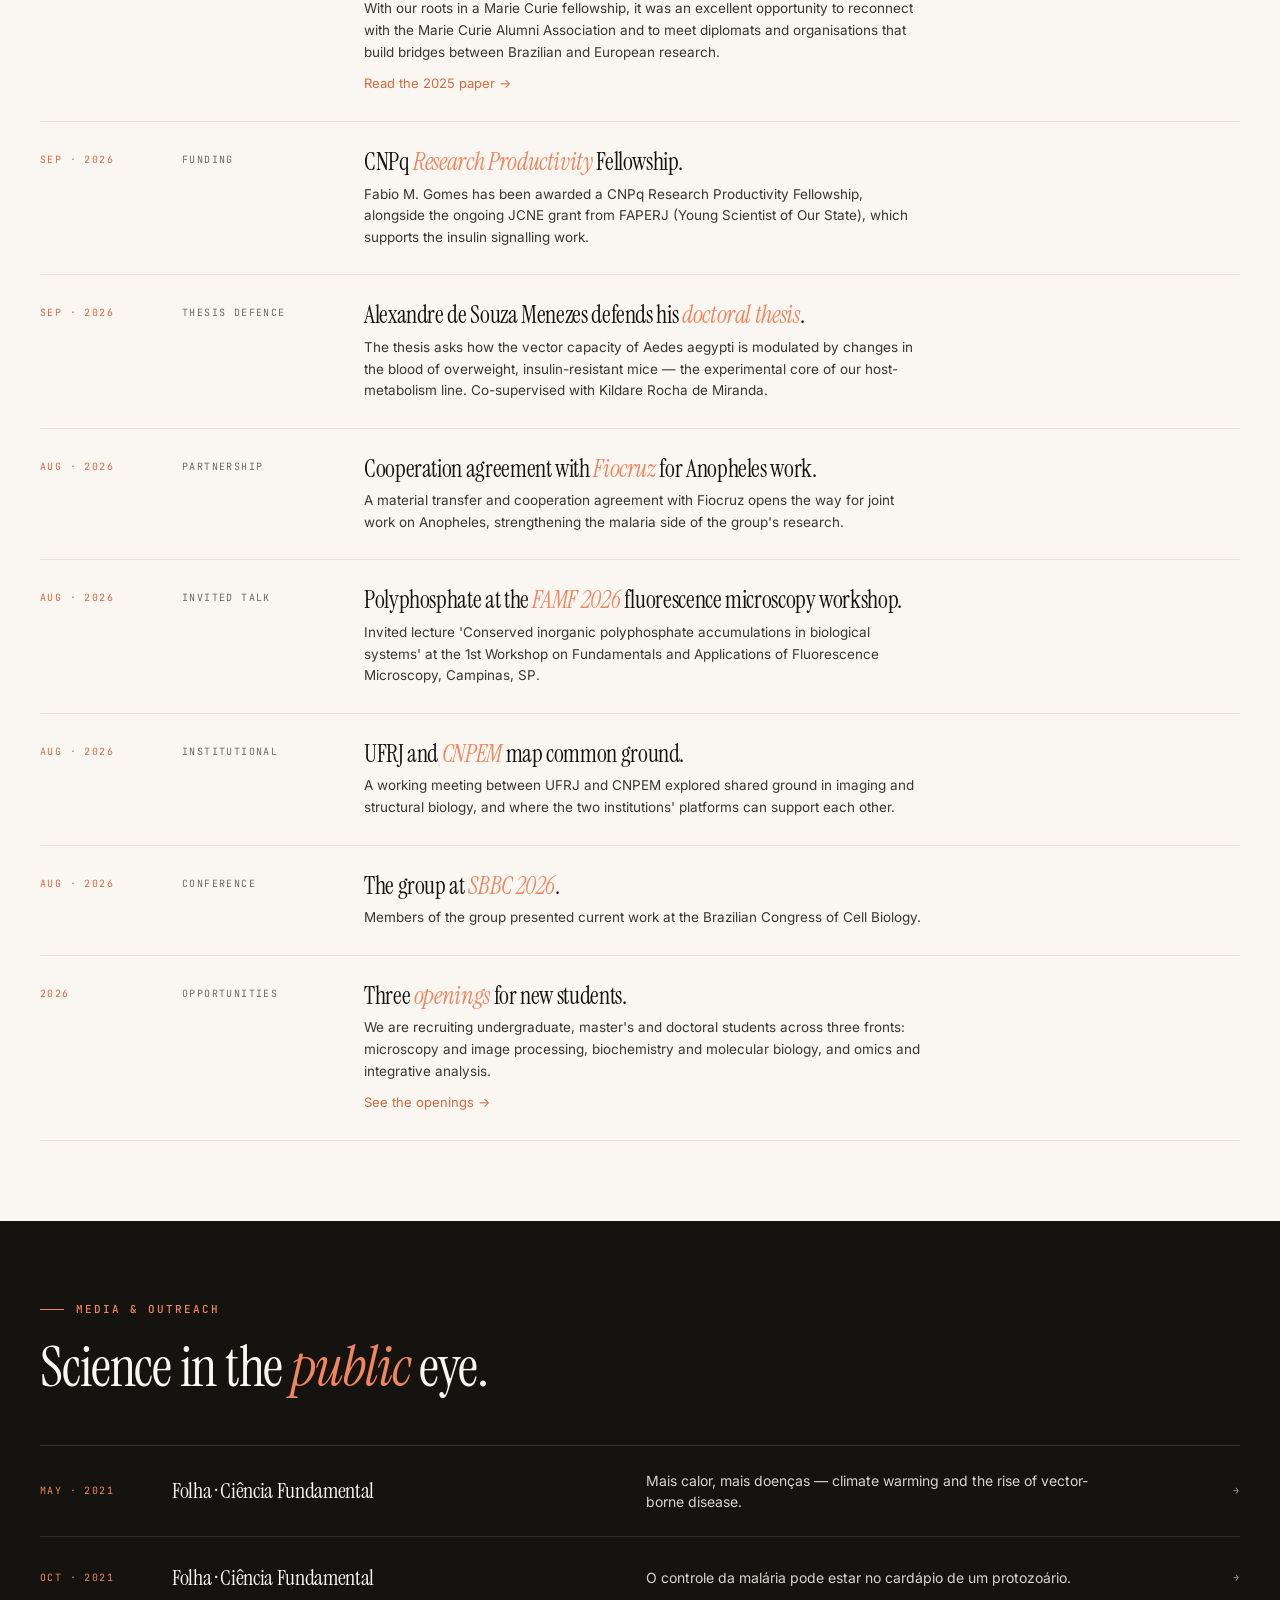
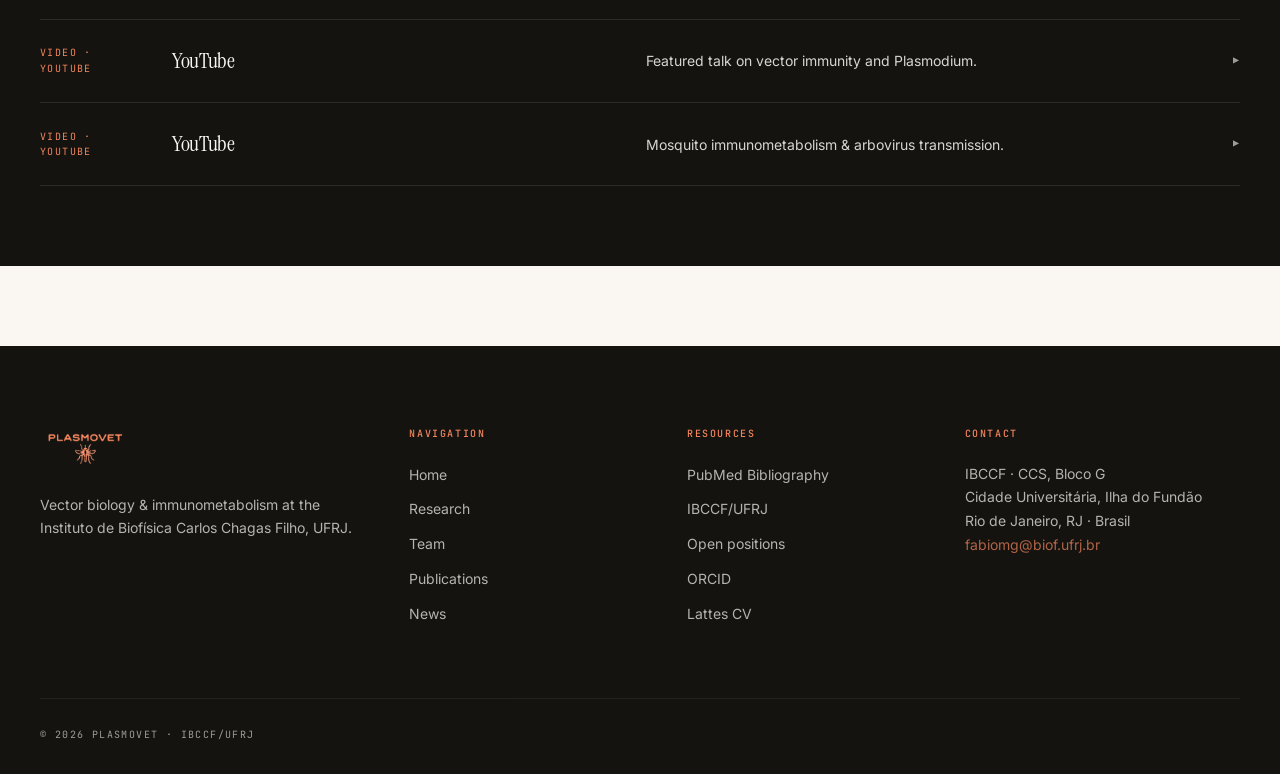
==== commit 6a5350f9: "News: MCAA item in first person plural Co-Authored-By: Claude Opus 5.5 <noreply@anthropic.com>" ====
--- a/news.html
+++ b/news.html
@@ -142,7 +142,7 @@
           <div class="kind" data-i18n-en="Talk" data-i18n-pt="Palestra">Talk</div>
           <div>
             <h4 data-i18n-html data-i18n-en="Host metabolism and <em>Aedes</em> vector competence at the <em>MCAA</em> Brazil–Europe Workshop." data-i18n-pt="Metabolismo do hospedeiro e competência vetorial de <em>Aedes</em> no Workshop Brasil–Europa da <em>MCAA</em>.">Host metabolism and <em>Aedes</em> vector competence at the <em>MCAA</em> Brazil–Europe Workshop.</h4>
-            <p data-i18n-en="At the 3rd MCAA Brazil–Europe Workshop (Fiocruz, Rio de Janeiro), we presented our results on how the host's metabolism shapes the vector competence of Aedes aegypti. As a Marie Curie alumnus, Fabio found it an excellent opportunity to reconnect with the Marie Curie Alumni Association and to meet diplomats and organisations that build bridges between Brazilian and European research." data-i18n-pt="No 3º Workshop Brasil–Europa da MCAA (Fiocruz, Rio de Janeiro), apresentamos nossos resultados sobre como o metabolismo do hospedeiro molda a competência vetorial de Aedes aegypti. Ex-bolsista Marie Curie, Fabio encontrou ali uma excelente oportunidade de se reconectar com a Marie Curie Alumni Association e de conhecer diplomatas e organizações que fazem a ponte entre a pesquisa no Brasil e na Europa.">At the 3rd MCAA Brazil–Europe Workshop (Fiocruz, Rio de Janeiro), we presented our results on how the host's metabolism shapes the vector competence of Aedes aegypti. As a Marie Curie alumnus, Fabio found it an excellent opportunity to reconnect with the Marie Curie Alumni Association and to meet diplomats and organisations that build bridges between Brazilian and European research.</p>
+            <p data-i18n-en="At the 3rd MCAA Brazil–Europe Workshop (Fiocruz, Rio de Janeiro), we presented our results on how the host's metabolism shapes the vector competence of Aedes aegypti. With our roots in a Marie Curie fellowship, it was an excellent opportunity to reconnect with the Marie Curie Alumni Association and to meet diplomats and organisations that build bridges between Brazilian and European research." data-i18n-pt="No 3º Workshop Brasil–Europa da MCAA (Fiocruz, Rio de Janeiro), apresentamos nossos resultados sobre como o metabolismo do hospedeiro molda a competência vetorial de Aedes aegypti. Com nossas raízes numa bolsa Marie Curie, foi uma excelente oportunidade de nos reconectarmos com a Marie Curie Alumni Association e de conhecer diplomatas e organizações que fazem a ponte entre a pesquisa no Brasil e na Europa.">At the 3rd MCAA Brazil–Europe Workshop (Fiocruz, Rio de Janeiro), we presented our results on how the host's metabolism shapes the vector competence of Aedes aegypti. With our roots in a Marie Curie fellowship, it was an excellent opportunity to reconnect with the Marie Curie Alumni Association and to meet diplomats and organisations that build bridges between Brazilian and European research.</p>
             <a class="more" href="https://doi.org/10.3389/fimmu.2025.1704301" target="_blank" rel="noopener" data-i18n-en="Read the 2025 paper →" data-i18n-pt="Ler o artigo de 2025 →">Read the 2025 paper →</a>
           </div>
         </article>
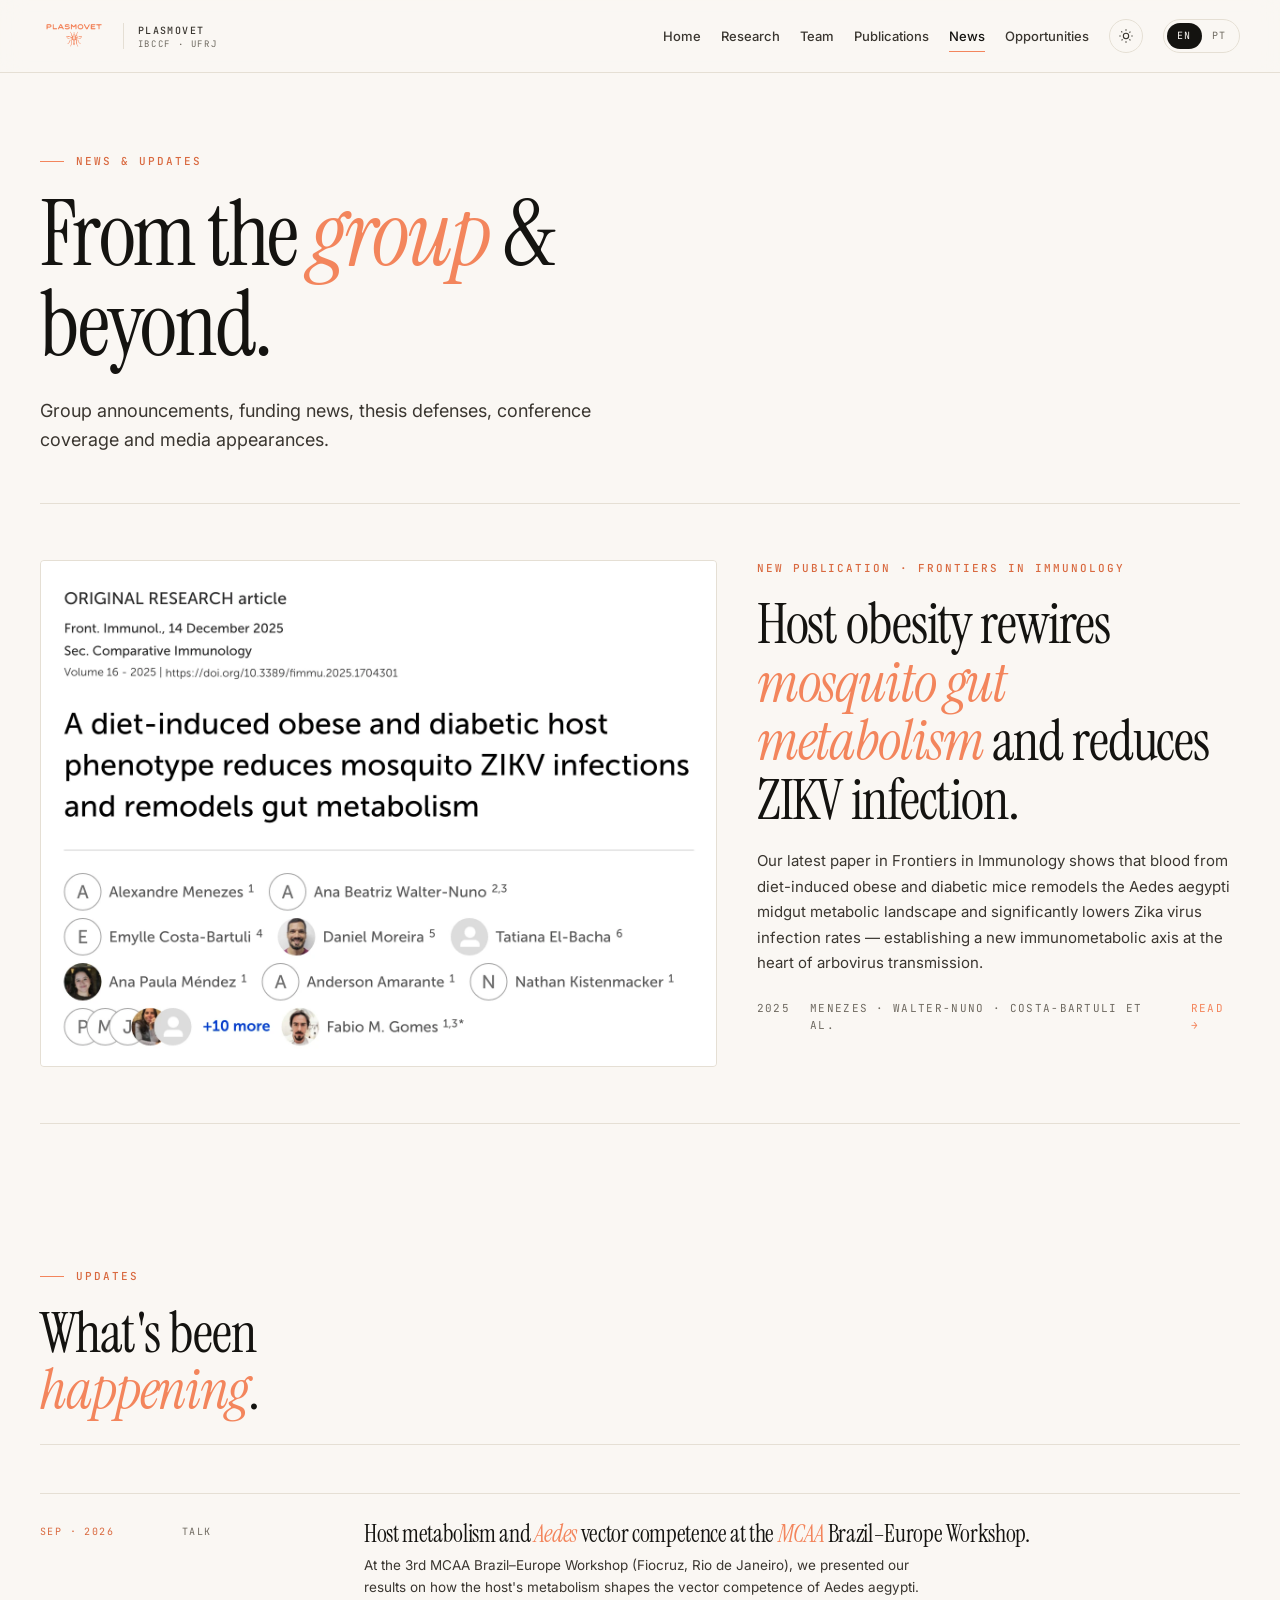
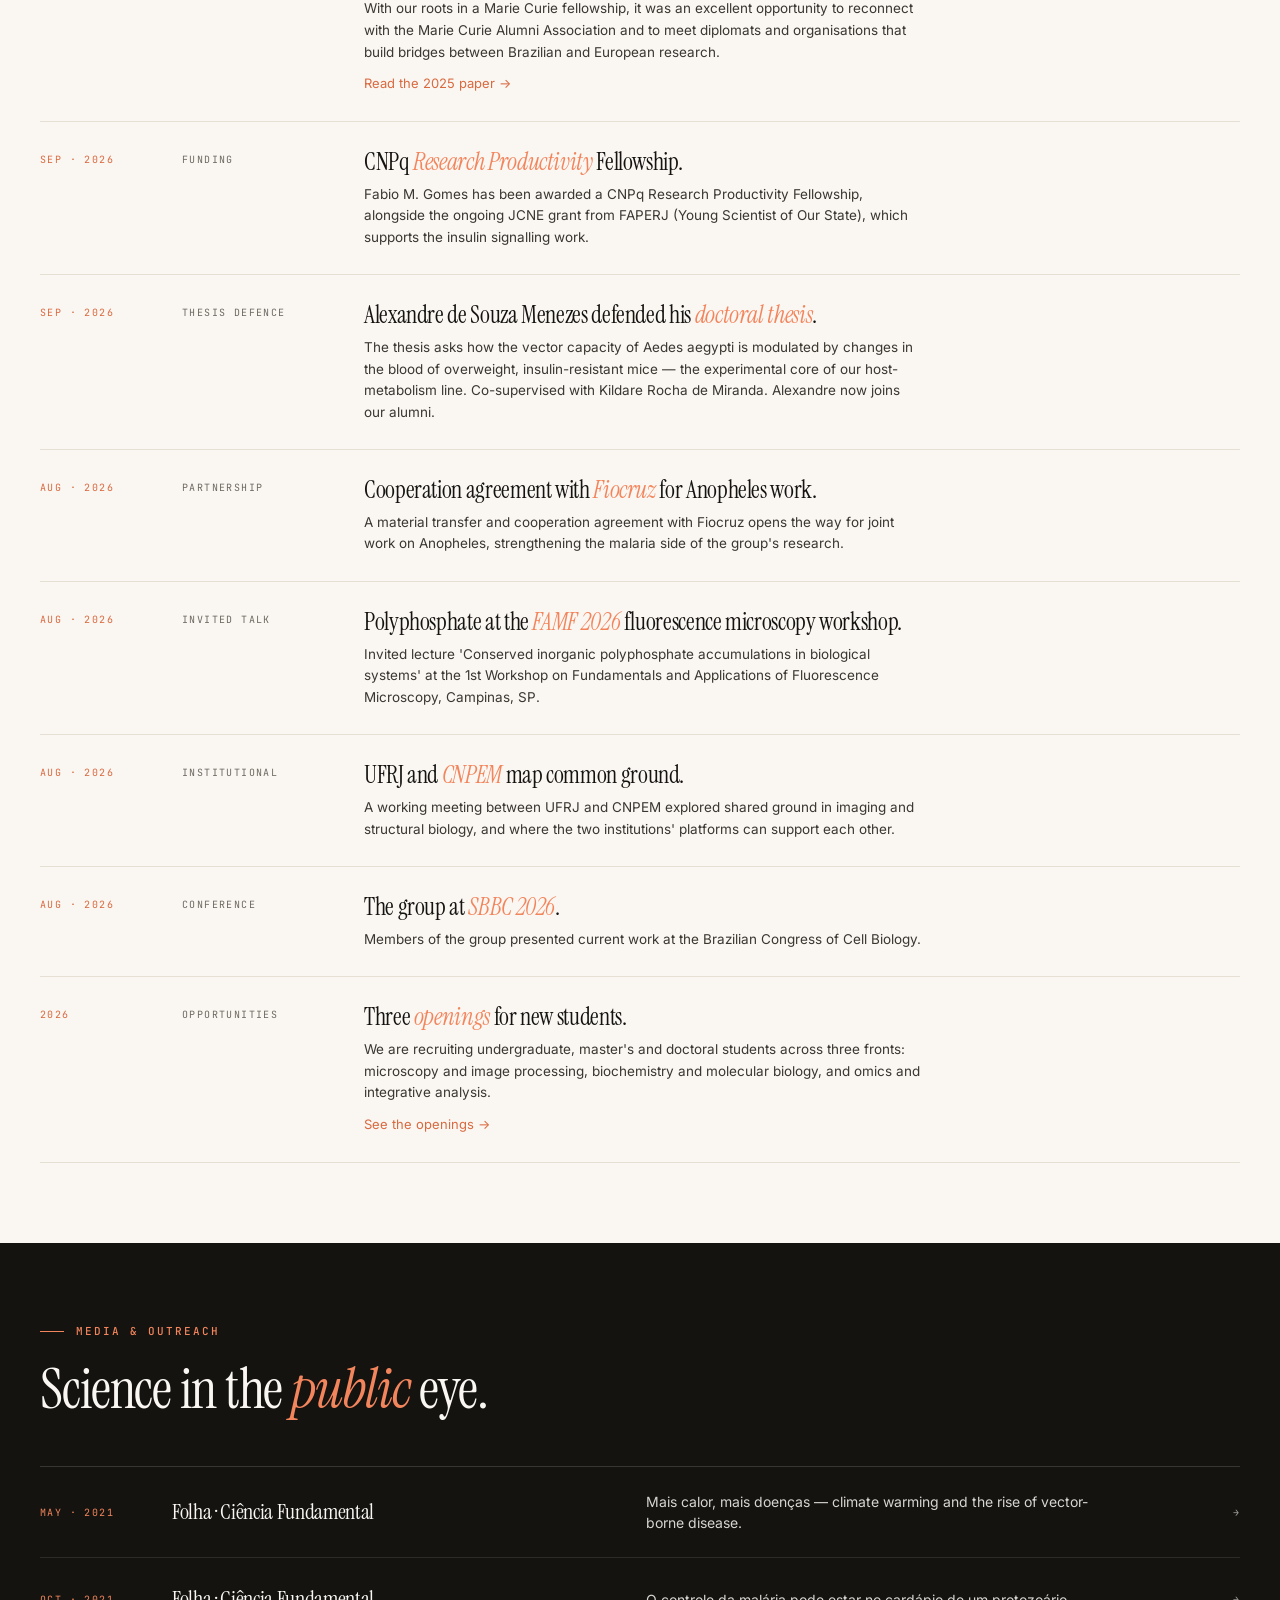
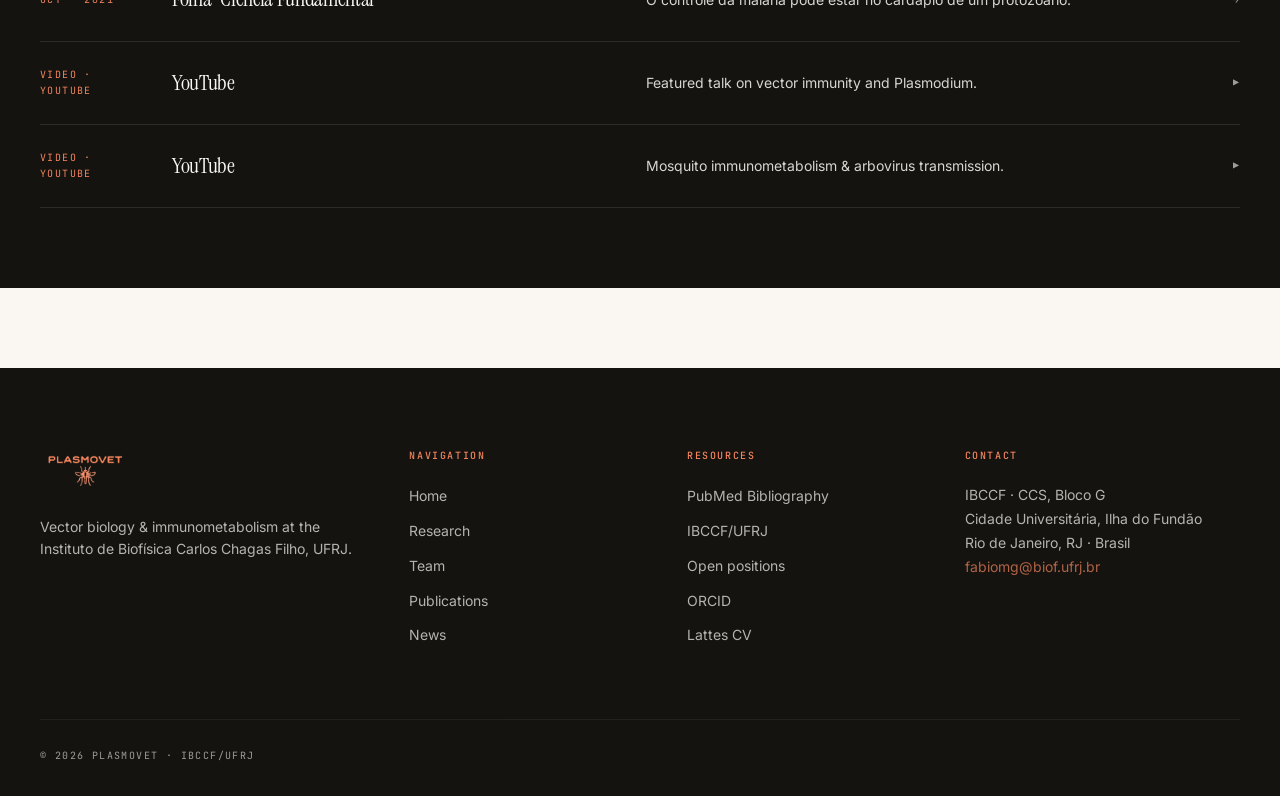
==== commit d6517142: "Team: Alexandre de Souza Menezes defended his PhD and moves to alumni News and home card switch to t" ====
--- a/news.html
+++ b/news.html
@@ -158,8 +158,8 @@
           <div class="when" data-i18n-en="Sep · 2026" data-i18n-pt="Set · 2026">Sep · 2026</div>
           <div class="kind" data-i18n-en="Thesis defence" data-i18n-pt="Defesa de tese">Thesis defence</div>
           <div>
-            <h4 data-i18n-html data-i18n-en="Alexandre de Souza Menezes defends his <em>doctoral thesis</em>." data-i18n-pt="Alexandre de Souza Menezes defende sua <em>tese de doutorado</em>.">Alexandre de Souza Menezes defends his <em>doctoral thesis</em>.</h4>
-            <p data-i18n-en="The thesis asks how the vector capacity of Aedes aegypti is modulated by changes in the blood of overweight, insulin-resistant mice — the experimental core of our host-metabolism line. Co-supervised with Kildare Rocha de Miranda." data-i18n-pt="A tese investiga como a capacidade vetorial de Aedes aegypti é modulada pela alteração dos componentes do sangue de camundongos com sobrepeso e resistência à insulina — o núcleo experimental da nossa linha de metabolismo do hospedeiro. Coorientação de Kildare Rocha de Miranda.">The thesis asks how the vector capacity of Aedes aegypti is modulated by changes in the blood of overweight, insulin-resistant mice — the experimental core of our host-metabolism line. Co-supervised with Kildare Rocha de Miranda.</p>
+            <h4 data-i18n-html data-i18n-en="Alexandre de Souza Menezes defended his <em>doctoral thesis</em>." data-i18n-pt="Alexandre de Souza Menezes defendeu sua <em>tese de doutorado</em>.">Alexandre de Souza Menezes defended his <em>doctoral thesis</em>.</h4>
+            <p data-i18n-en="The thesis asks how the vector capacity of Aedes aegypti is modulated by changes in the blood of overweight, insulin-resistant mice — the experimental core of our host-metabolism line. Co-supervised with Kildare Rocha de Miranda. Alexandre now joins our alumni." data-i18n-pt="A tese investiga como a capacidade vetorial de Aedes aegypti é modulada pela alteração dos componentes do sangue de camundongos com sobrepeso e resistência à insulina — o núcleo experimental da nossa linha de metabolismo do hospedeiro. Coorientação de Kildare Rocha de Miranda. Alexandre agora passa a integrar nossos ex-membros.">The thesis asks how the vector capacity of Aedes aegypti is modulated by changes in the blood of overweight, insulin-resistant mice — the experimental core of our host-metabolism line. Co-supervised with Kildare Rocha de Miranda. Alexandre now joins our alumni.</p>
           </div>
         </article>
         <article class="update">
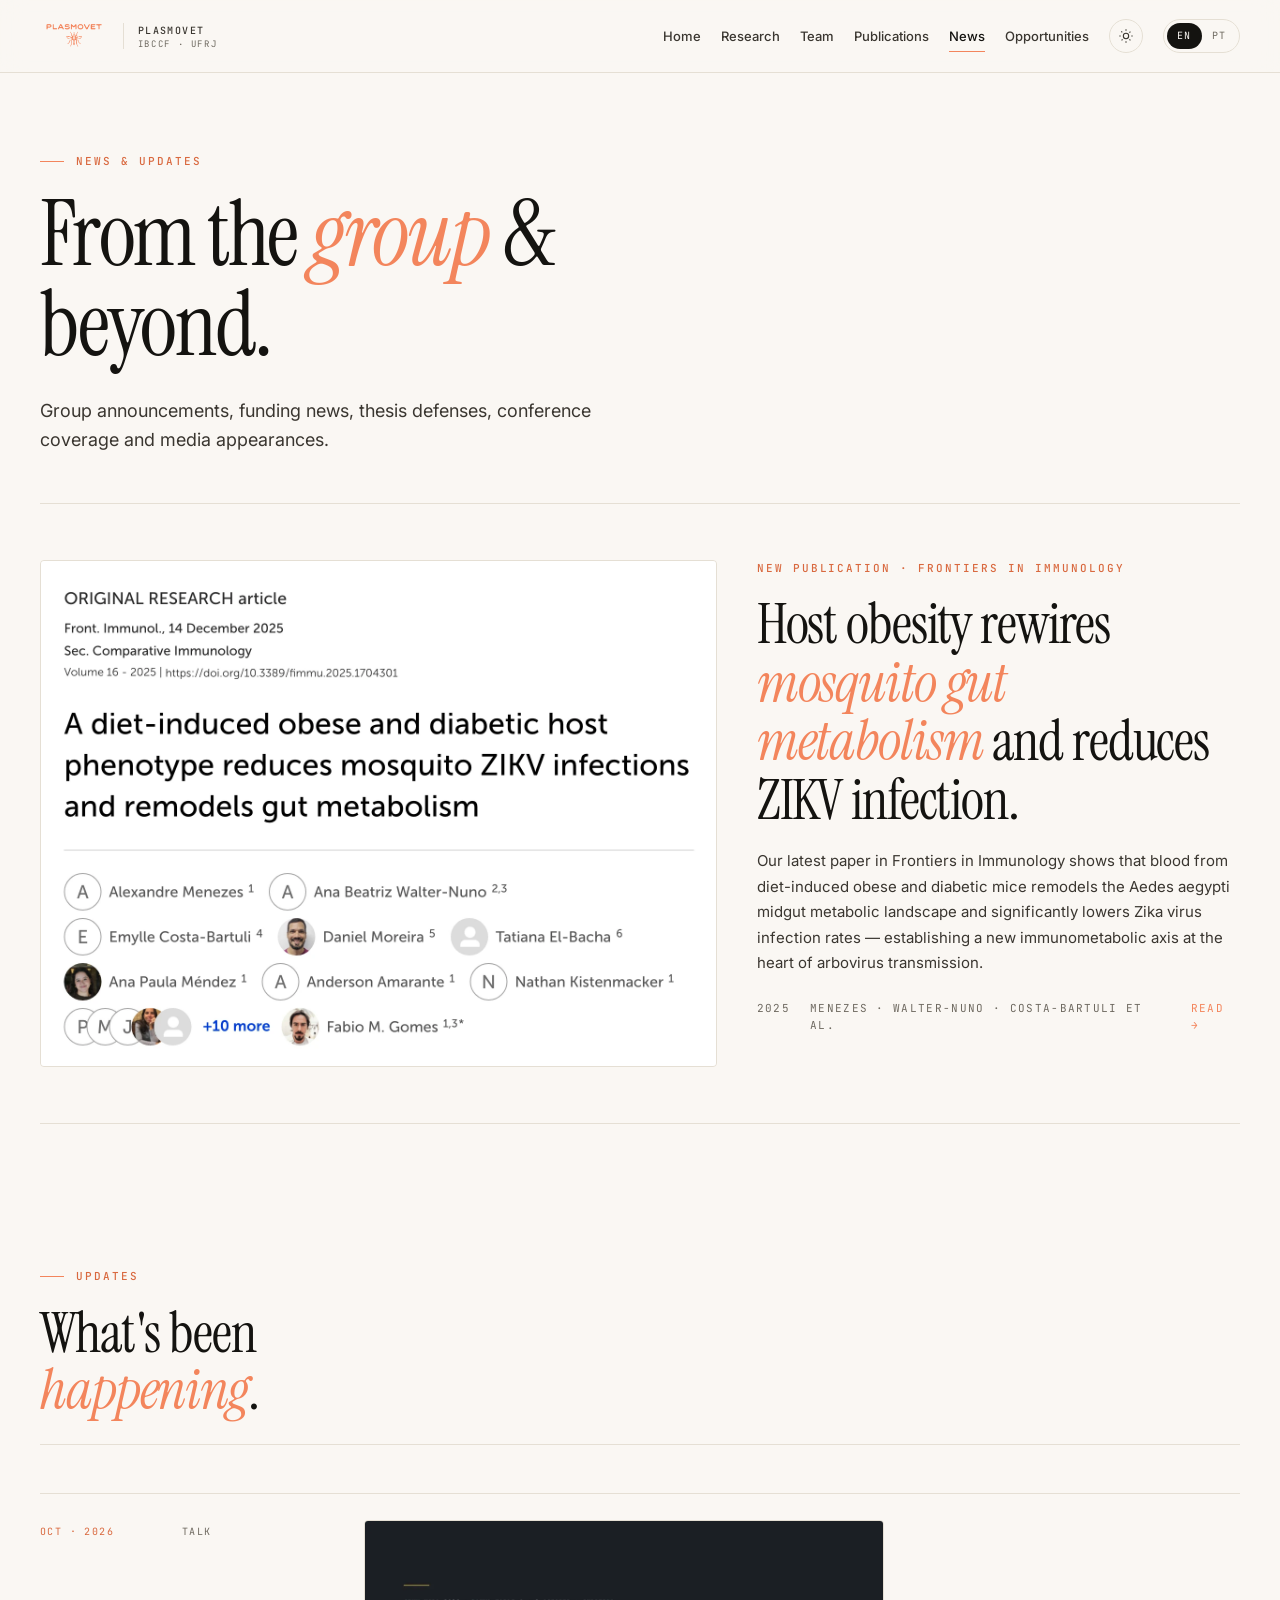
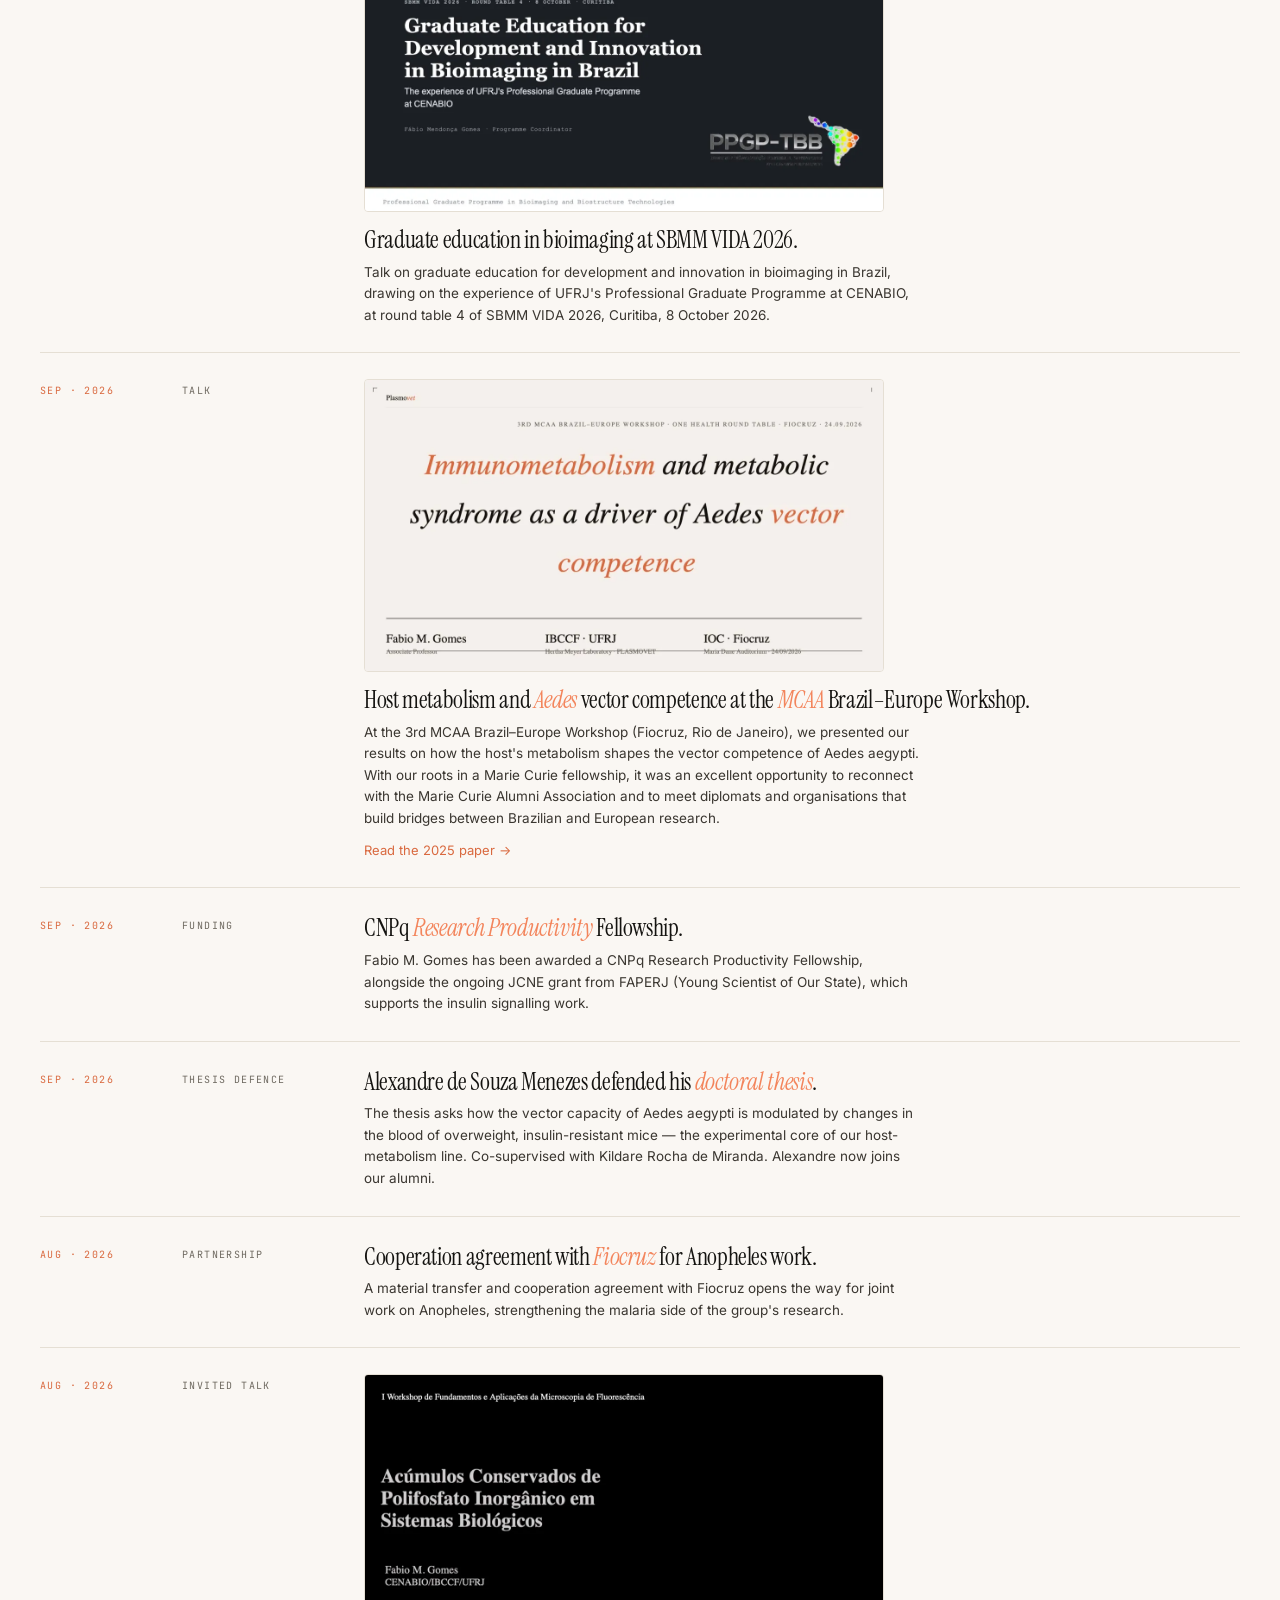
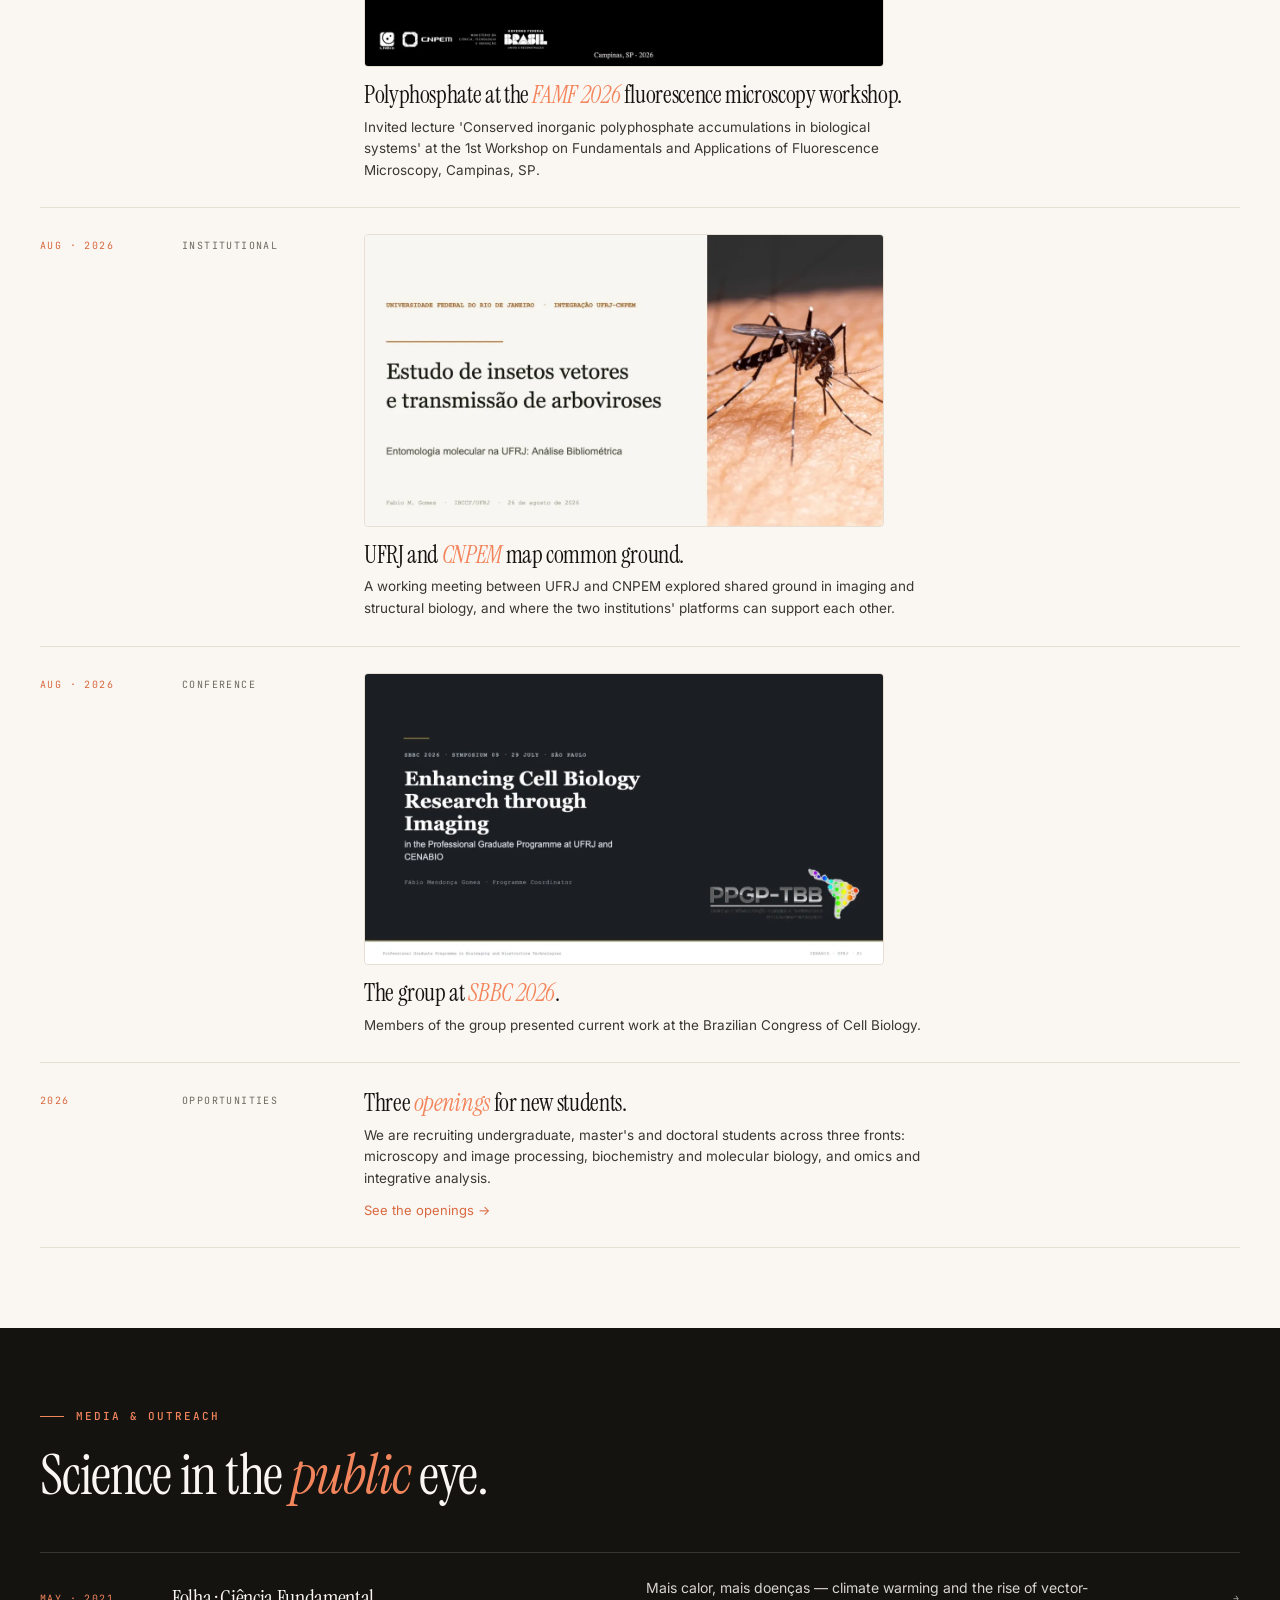
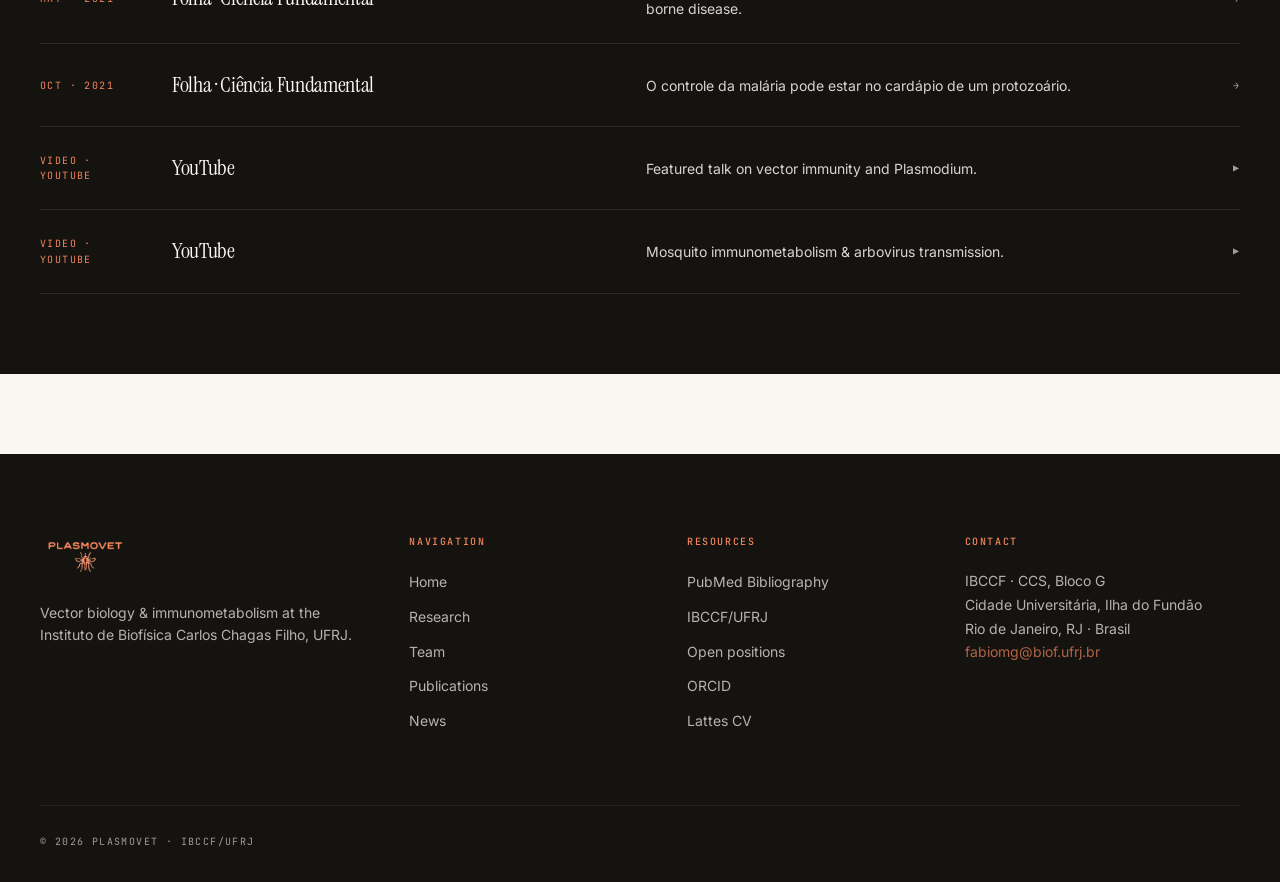
==== commit c8bf3ebf: "News: SBMM VIDA 2026 talk; title-slide banners on talk/meeting items Co-Authored-By: Claude Sonnet 5" ====
--- a/news.html
+++ b/news.html
@@ -80,6 +80,9 @@
 .update h4 { font-family:'Instrument Serif',serif; font-size:24px; line-height:1.15; letter-spacing:-0.015em; margin-bottom:8px; }
 .update h4 em { color:var(--coral); font-style:italic; }
 .update p { font-size:13.5px; color:var(--ink-2); line-height:1.6; max-width:62ch; }
+.update .banner { display:block; max-width:520px; margin-bottom:14px; }
+.update .banner img { display:block; width:100%; height:auto; aspect-ratio:16/9; object-fit:cover; border:1px solid var(--line); border-radius:4px; }
+html[data-theme="dark"] .update .banner img { filter:brightness(.92); }
 .update a.more { font-size:13px; color:var(--coral-deep); text-decoration:none; display:inline-block; margin-top:10px; }
 .update a.more:hover { text-decoration:underline; }
 @media (max-width:820px){ .update { grid-template-columns:1fr; gap:8px; } .update .kind { padding-top:0; } }
@@ -138,9 +141,25 @@
       </div>
       <div class="updates">
         <article class="update">
+          <div class="when" data-i18n-en="Oct · 2026" data-i18n-pt="Out · 2026">Oct · 2026</div>
+          <div class="kind" data-i18n-en="Talk" data-i18n-pt="Palestra">Talk</div>
+          <div>
+            <picture class="banner">
+              <source srcset="assets/news/sbmm-2026-bioimaging-education.webp" type="image/webp"/>
+              <img src="assets/news/sbmm-2026-bioimaging-education.jpg" width="1200" height="676" loading="lazy" decoding="async" alt="Title slide: Graduate Education for Development and Innovation in Bioimaging in Brazil, SBMM VIDA 2026, round table 4, Curitiba, 8 October"/>
+            </picture>
+            <h4 data-i18n-en="Graduate education in bioimaging at SBMM VIDA 2026." data-i18n-pt="Formação em bioimagem no SBMM VIDA 2026.">Graduate education in bioimaging at SBMM VIDA 2026.</h4>
+            <p data-i18n-en="Talk on graduate education for development and innovation in bioimaging in Brazil, drawing on the experience of UFRJ's Professional Graduate Programme at CENABIO, at round table 4 of SBMM VIDA 2026, Curitiba, 8 October 2026." data-i18n-pt="Palestra sobre formação de pós-graduação para o desenvolvimento e a inovação em bioimagem no Brasil, a partir da experiência do Programa de Pós-Graduação Profissional da UFRJ no CENABIO, na mesa-redonda 4 do SBMM VIDA 2026, Curitiba, 8 de outubro de 2026.">Talk on graduate education for development and innovation in bioimaging in Brazil, drawing on the experience of UFRJ's Professional Graduate Programme at CENABIO, at round table 4 of SBMM VIDA 2026, Curitiba, 8 October 2026.</p>
+          </div>
+        </article>
+        <article class="update">
           <div class="when" data-i18n-en="Sep · 2026" data-i18n-pt="Set · 2026">Sep · 2026</div>
           <div class="kind" data-i18n-en="Talk" data-i18n-pt="Palestra">Talk</div>
           <div>
+            <picture class="banner">
+              <source srcset="assets/news/mcaa-2026-immunometabolism.webp" type="image/webp"/>
+              <img src="assets/news/mcaa-2026-immunometabolism.jpg" width="1200" height="676" loading="lazy" decoding="async" alt="Title slide: Immunometabolism and metabolic syndrome as a driver of Aedes vector competence, 3rd MCAA Brazil–Europe Workshop, Fiocruz, 24 September 2026"/>
+            </picture>
             <h4 data-i18n-html data-i18n-en="Host metabolism and <em>Aedes</em> vector competence at the <em>MCAA</em> Brazil–Europe Workshop." data-i18n-pt="Metabolismo do hospedeiro e competência vetorial de <em>Aedes</em> no Workshop Brasil–Europa da <em>MCAA</em>.">Host metabolism and <em>Aedes</em> vector competence at the <em>MCAA</em> Brazil–Europe Workshop.</h4>
             <p data-i18n-en="At the 3rd MCAA Brazil–Europe Workshop (Fiocruz, Rio de Janeiro), we presented our results on how the host's metabolism shapes the vector competence of Aedes aegypti. With our roots in a Marie Curie fellowship, it was an excellent opportunity to reconnect with the Marie Curie Alumni Association and to meet diplomats and organisations that build bridges between Brazilian and European research." data-i18n-pt="No 3º Workshop Brasil–Europa da MCAA (Fiocruz, Rio de Janeiro), apresentamos nossos resultados sobre como o metabolismo do hospedeiro molda a competência vetorial de Aedes aegypti. Com nossas raízes numa bolsa Marie Curie, foi uma excelente oportunidade de nos reconectarmos com a Marie Curie Alumni Association e de conhecer diplomatas e organizações que fazem a ponte entre a pesquisa no Brasil e na Europa.">At the 3rd MCAA Brazil–Europe Workshop (Fiocruz, Rio de Janeiro), we presented our results on how the host's metabolism shapes the vector competence of Aedes aegypti. With our roots in a Marie Curie fellowship, it was an excellent opportunity to reconnect with the Marie Curie Alumni Association and to meet diplomats and organisations that build bridges between Brazilian and European research.</p>
             <a class="more" href="https://doi.org/10.3389/fimmu.2025.1704301" target="_blank" rel="noopener" data-i18n-en="Read the 2025 paper →" data-i18n-pt="Ler o artigo de 2025 →">Read the 2025 paper →</a>
@@ -174,6 +193,10 @@
           <div class="when" data-i18n-en="Aug · 2026" data-i18n-pt="Ago · 2026">Aug · 2026</div>
           <div class="kind" data-i18n-en="Invited talk" data-i18n-pt="Palestra">Invited talk</div>
           <div>
+            <picture class="banner">
+              <source srcset="assets/news/famf-2026-polyphosphate.webp" type="image/webp"/>
+              <img src="assets/news/famf-2026-polyphosphate.jpg" width="1200" height="676" loading="lazy" decoding="async" alt="Title slide: Conserved accumulations of inorganic polyphosphate in biological systems, 1st Workshop on Fundamentals and Applications of Fluorescence Microscopy, Campinas"/>
+            </picture>
             <h4 data-i18n-html data-i18n-en="Polyphosphate at the <em>FAMF 2026</em> fluorescence microscopy workshop." data-i18n-pt="Polifosfato no workshop de microscopia de fluorescência <em>FAMF 2026</em>.">Polyphosphate at the <em>FAMF 2026</em> fluorescence microscopy workshop.</h4>
             <p data-i18n-en="Invited lecture 'Conserved inorganic polyphosphate accumulations in biological systems' at the 1st Workshop on Fundamentals and Applications of Fluorescence Microscopy, Campinas, SP." data-i18n-pt="Palestra convidada “Acúmulos conservados de polifosfato inorgânico em sistemas biológicos” no I Workshop de Fundamentos e Aplicações da Microscopia de Fluorescência, Campinas, SP.">Invited lecture 'Conserved inorganic polyphosphate accumulations in biological systems' at the 1st Workshop on Fundamentals and Applications of Fluorescence Microscopy, Campinas, SP.</p>
           </div>
@@ -182,6 +205,10 @@
           <div class="when" data-i18n-en="Aug · 2026" data-i18n-pt="Ago · 2026">Aug · 2026</div>
           <div class="kind" data-i18n-en="Institutional" data-i18n-pt="Institucional">Institutional</div>
           <div>
+            <picture class="banner">
+              <source srcset="assets/news/ufrj-cnpem-2026-integration.webp" type="image/webp"/>
+              <img src="assets/news/ufrj-cnpem-2026-integration.jpg" width="1200" height="676" loading="lazy" decoding="async" alt="Title slide: Study of vector insects and arbovirus transmission, UFRJ–CNPEM integration meeting, 26 August 2026"/>
+            </picture>
             <h4 data-i18n-html data-i18n-en="UFRJ and <em>CNPEM</em> map common ground." data-i18n-pt="UFRJ e <em>CNPEM</em> mapeiam interesses comuns.">UFRJ and <em>CNPEM</em> map common ground.</h4>
             <p data-i18n-en="A working meeting between UFRJ and CNPEM explored shared ground in imaging and structural biology, and where the two institutions' platforms can support each other." data-i18n-pt="Um encontro de trabalho entre UFRJ e CNPEM explorou interesses comuns em imagem e biologia estrutural, e onde as plataformas das duas instituições podem se apoiar.">A working meeting between UFRJ and CNPEM explored shared ground in imaging and structural biology, and where the two institutions' platforms can support each other.</p>
           </div>
@@ -190,6 +217,10 @@
           <div class="when" data-i18n-en="Aug · 2026" data-i18n-pt="Ago · 2026">Aug · 2026</div>
           <div class="kind" data-i18n-en="Conference" data-i18n-pt="Congresso">Conference</div>
           <div>
+            <picture class="banner">
+              <source srcset="assets/news/sbbc-2026-symposium.webp" type="image/webp"/>
+              <img src="assets/news/sbbc-2026-symposium.jpg" width="1200" height="676" loading="lazy" decoding="async" alt="Title slide: Enhancing Cell Biology Research through Imaging in the Professional Graduate Programme at UFRJ and CENABIO, SBBC 2026, symposium 09, São Paulo, 29 July"/>
+            </picture>
             <h4 data-i18n-html data-i18n-en="The group at <em>SBBC 2026</em>." data-i18n-pt="O grupo no <em>SBBC 2026</em>.">The group at <em>SBBC 2026</em>.</h4>
             <p data-i18n-en="Members of the group presented current work at the Brazilian Congress of Cell Biology." data-i18n-pt="Integrantes do grupo apresentaram trabalhos em andamento no Congresso Brasileiro de Biologia Celular.">Members of the group presented current work at the Brazilian Congress of Cell Biology.</p>
           </div>
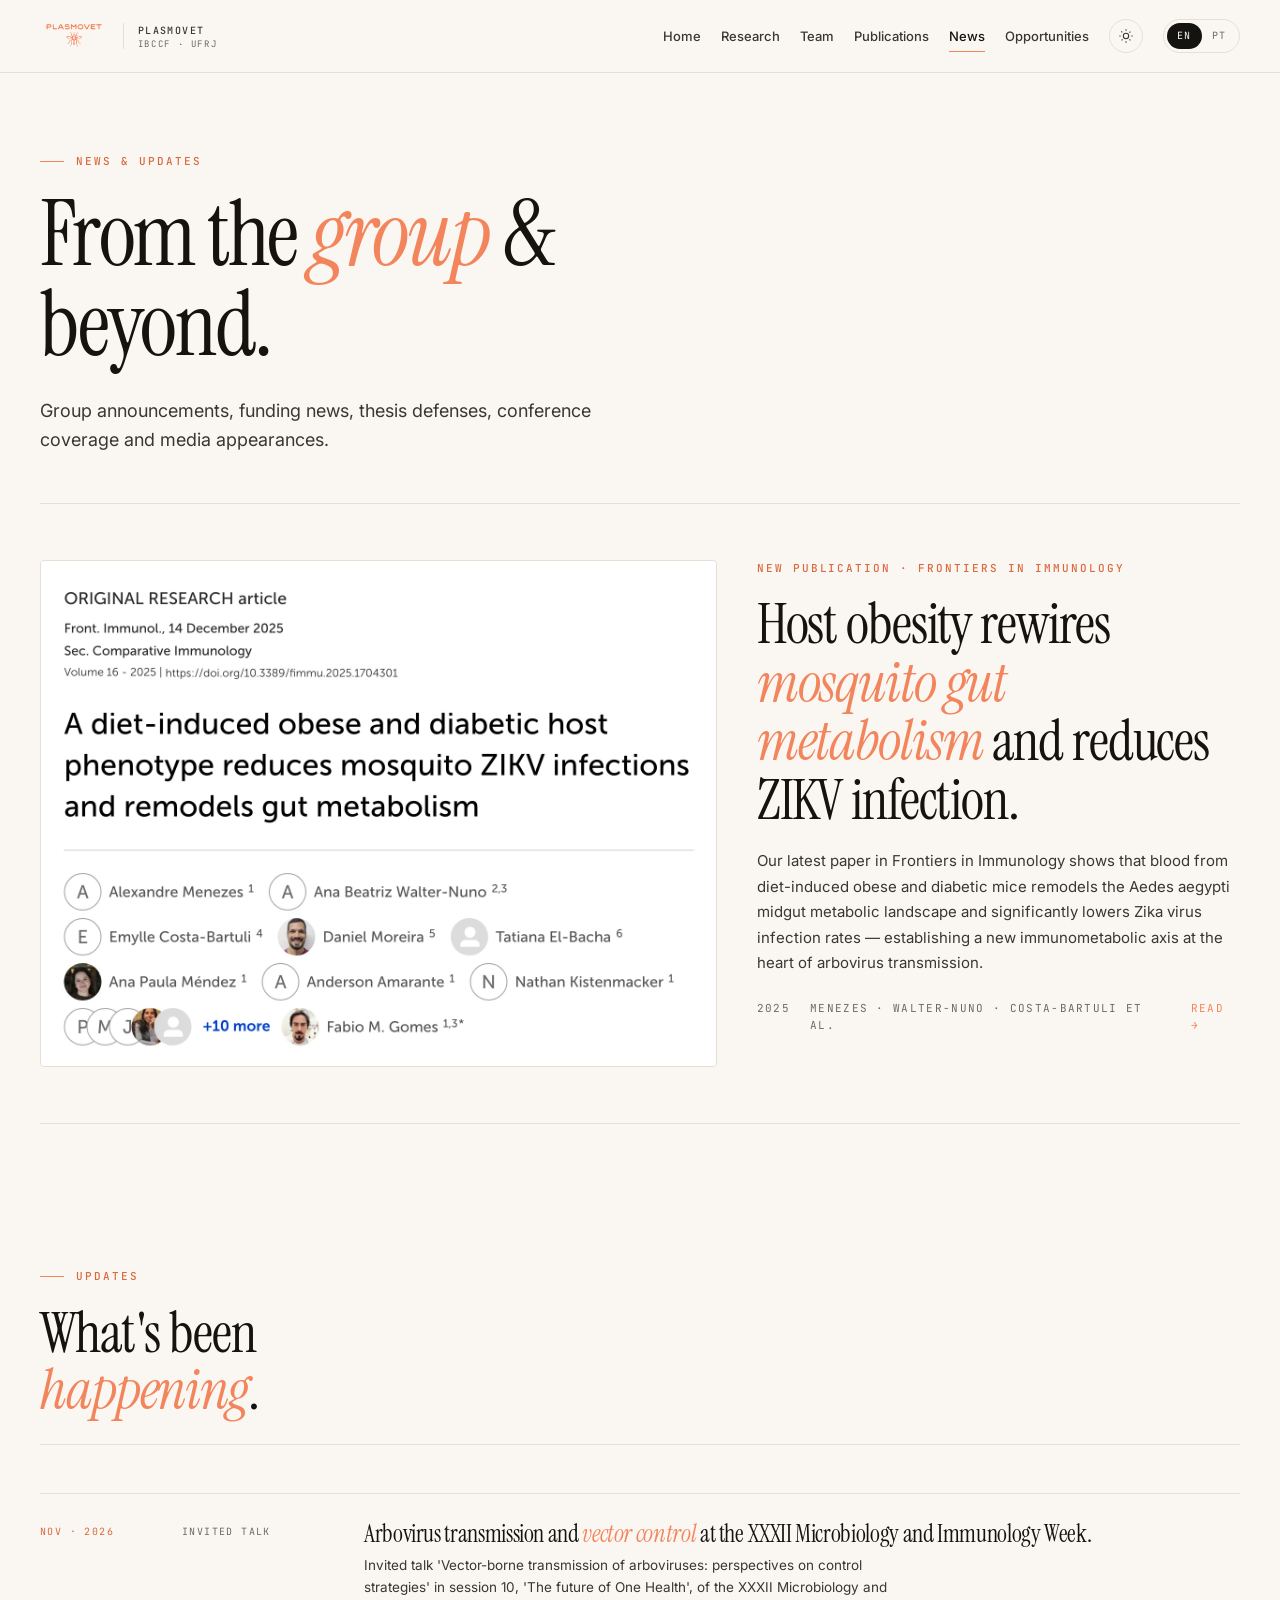
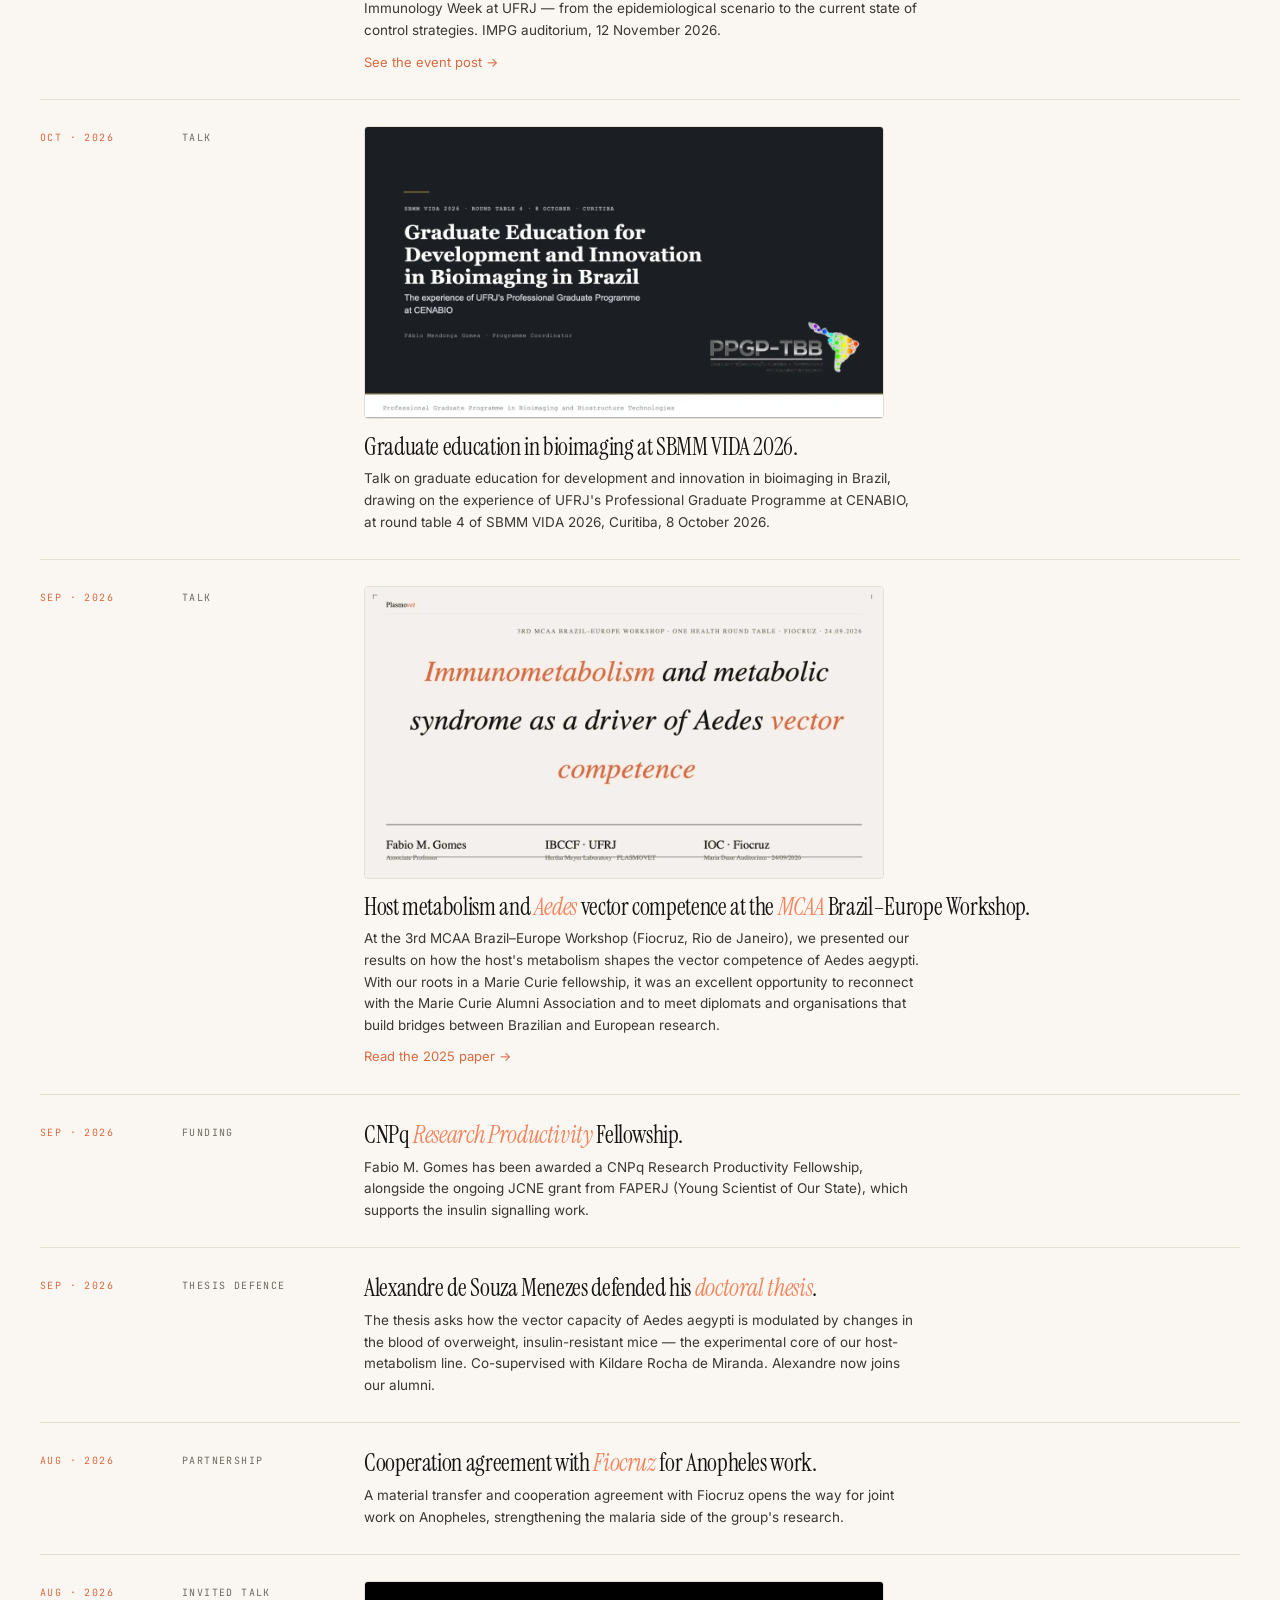
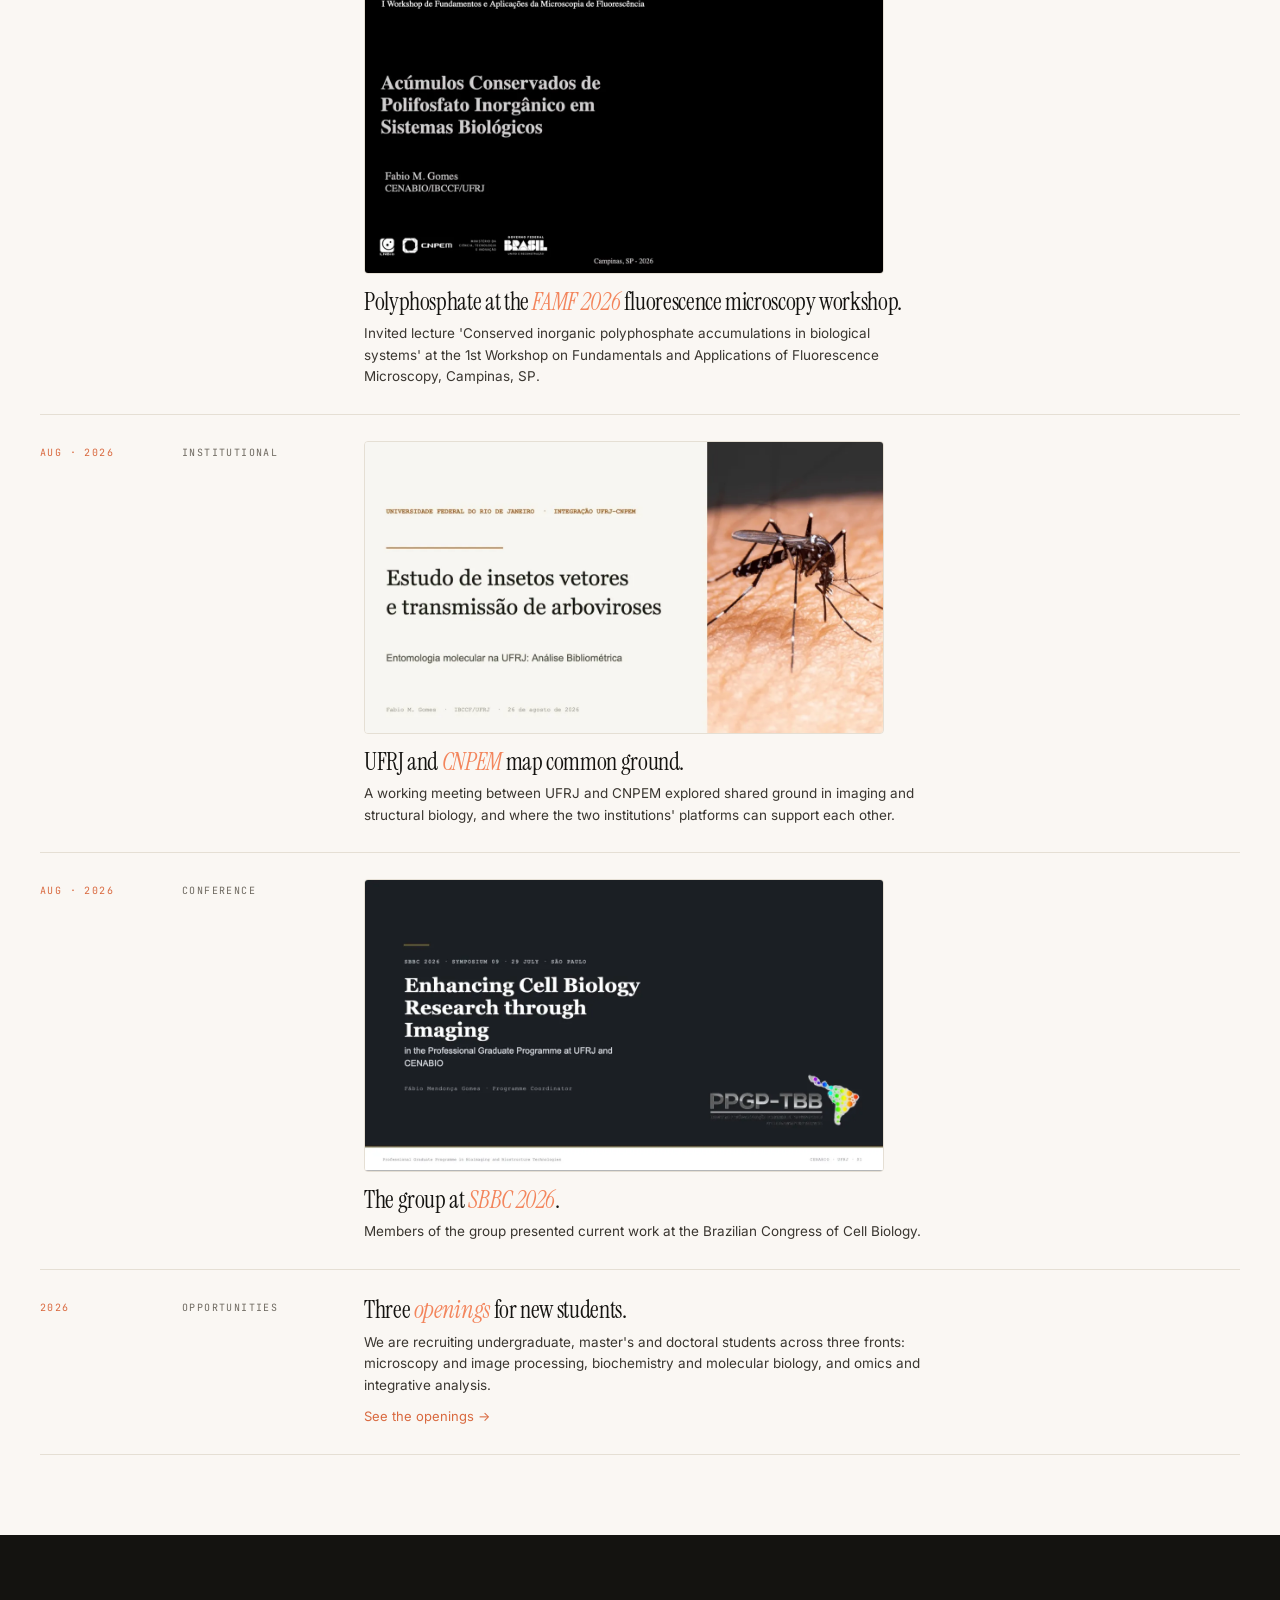
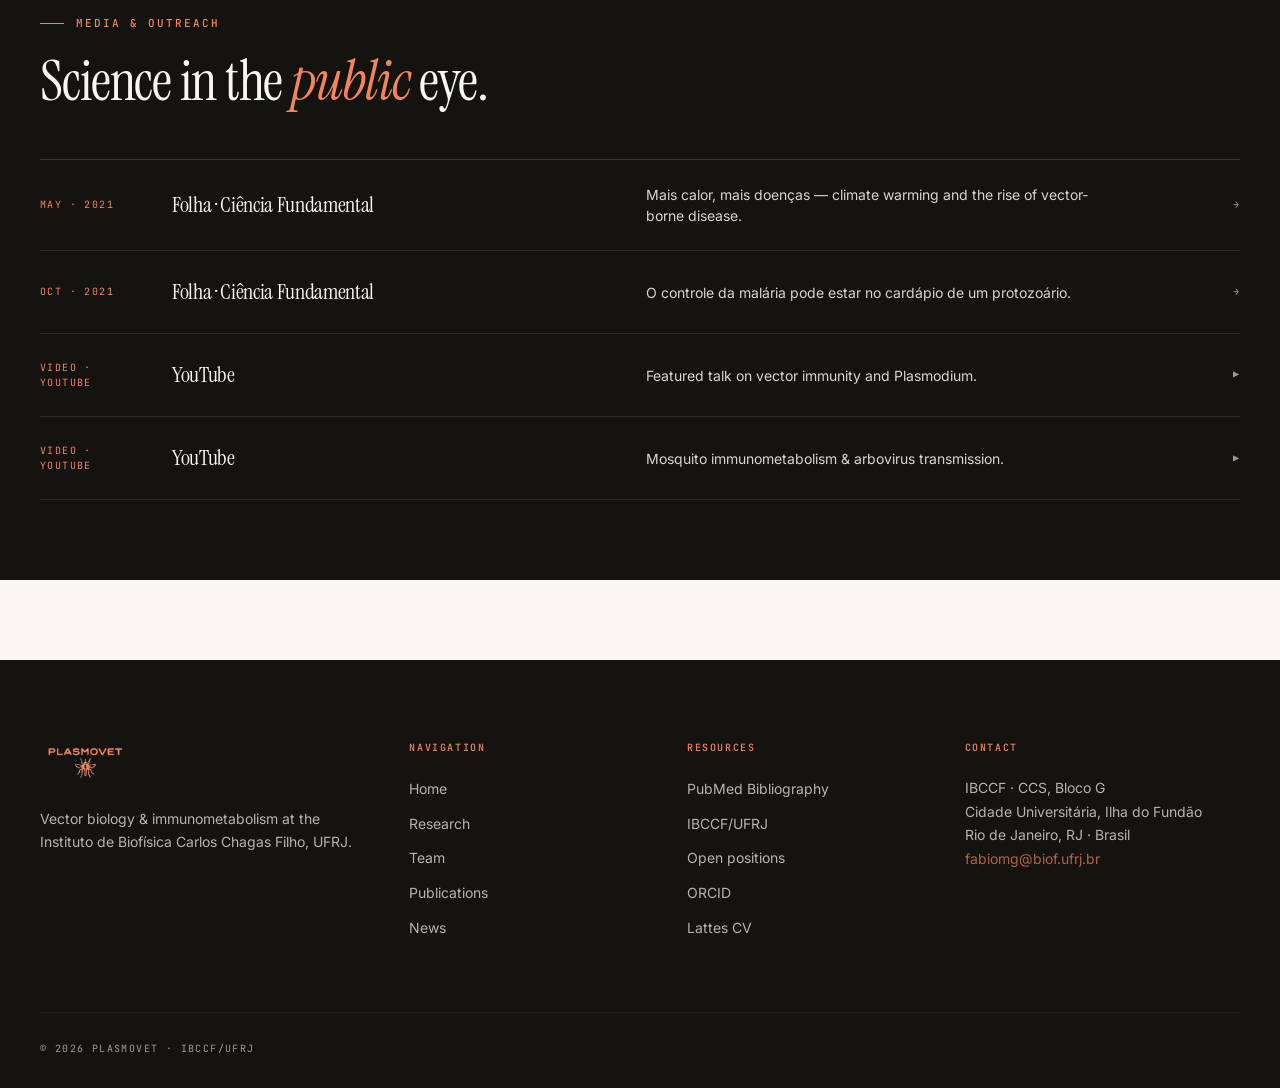
==== commit f508dcb7: "News: invited talk at the XXXII Semana da Microbiologia e Imunologia (UFRJ) Session 10 "O futuro da " ====
--- a/news.html
+++ b/news.html
@@ -141,6 +141,15 @@
       </div>
       <div class="updates">
         <article class="update">
+          <div class="when" data-i18n-en="Nov · 2026" data-i18n-pt="Nov · 2026">Nov · 2026</div>
+          <div class="kind" data-i18n-en="Invited talk" data-i18n-pt="Palestra">Invited talk</div>
+          <div>
+            <h4 data-i18n-html data-i18n-en="Arbovirus transmission and <em>vector control</em> at the XXXII Microbiology and Immunology Week." data-i18n-pt="Transmissão de arboviroses e <em>controle vetorial</em> na XXXII Semana da Microbiologia e Imunologia.">Arbovirus transmission and <em>vector control</em> at the XXXII Microbiology and Immunology Week.</h4>
+            <p data-i18n-en="Invited talk 'Vector-borne transmission of arboviruses: perspectives on control strategies' in session 10, 'The future of One Health', of the XXXII Microbiology and Immunology Week at UFRJ — from the epidemiological scenario to the current state of control strategies. IMPG auditorium, 12 November 2026." data-i18n-pt="Palestra convidada “Transmissão vetorial de arboviroses: perspectivas em estratégias de controle” na sessão 10, “O futuro da Saúde Única”, da XXXII Semana da Microbiologia e Imunologia da UFRJ — do cenário epidemiológico ao estado atual das estratégias de controle. Anfiteatro do IMPG, 12 de novembro de 2026.">Invited talk 'Vector-borne transmission of arboviruses: perspectives on control strategies' in session 10, 'The future of One Health', of the XXXII Microbiology and Immunology Week at UFRJ — from the epidemiological scenario to the current state of control strategies. IMPG auditorium, 12 November 2026.</p>
+            <a class="more" href="https://www.instagram.com/p/Der2oXViffJ/" target="_blank" rel="noopener" data-i18n-en="See the event post →" data-i18n-pt="Ver o post do evento →">See the event post →</a>
+          </div>
+        </article>
+        <article class="update">
           <div class="when" data-i18n-en="Oct · 2026" data-i18n-pt="Out · 2026">Oct · 2026</div>
           <div class="kind" data-i18n-en="Talk" data-i18n-pt="Palestra">Talk</div>
           <div>
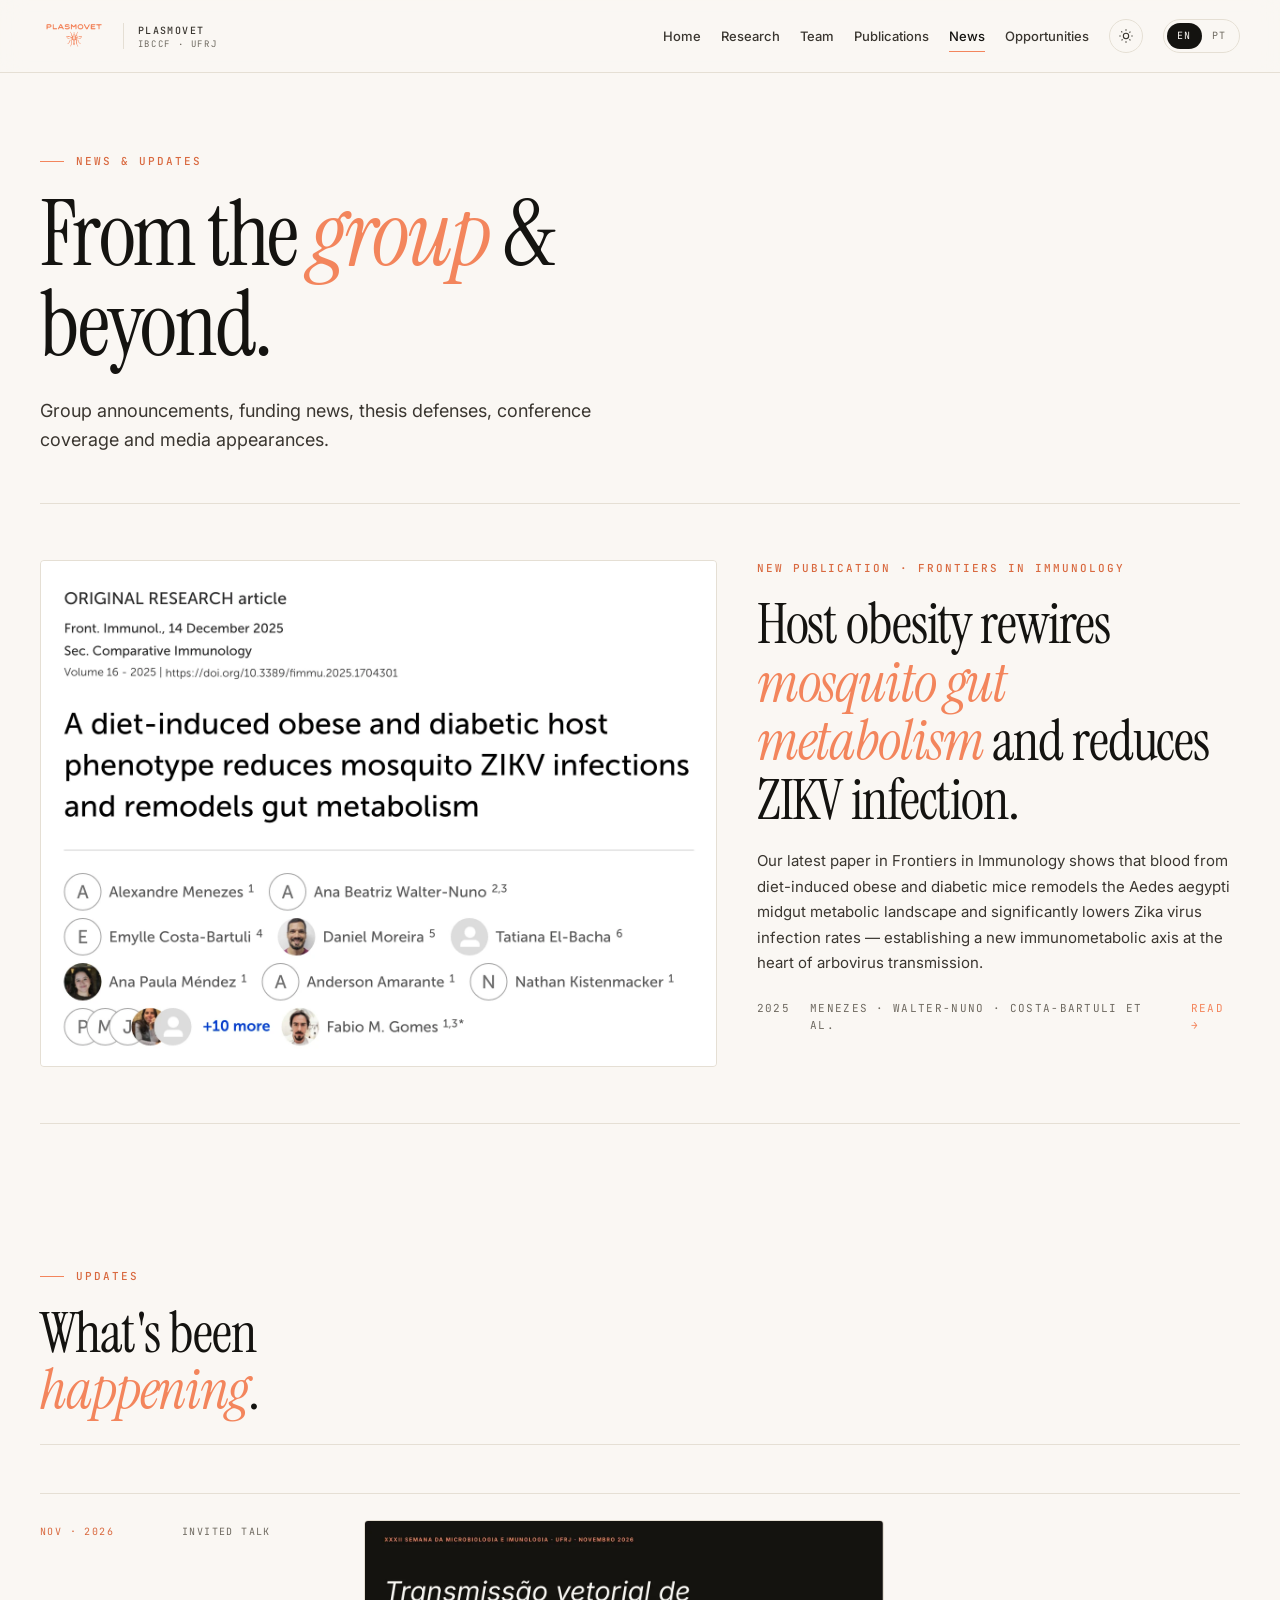
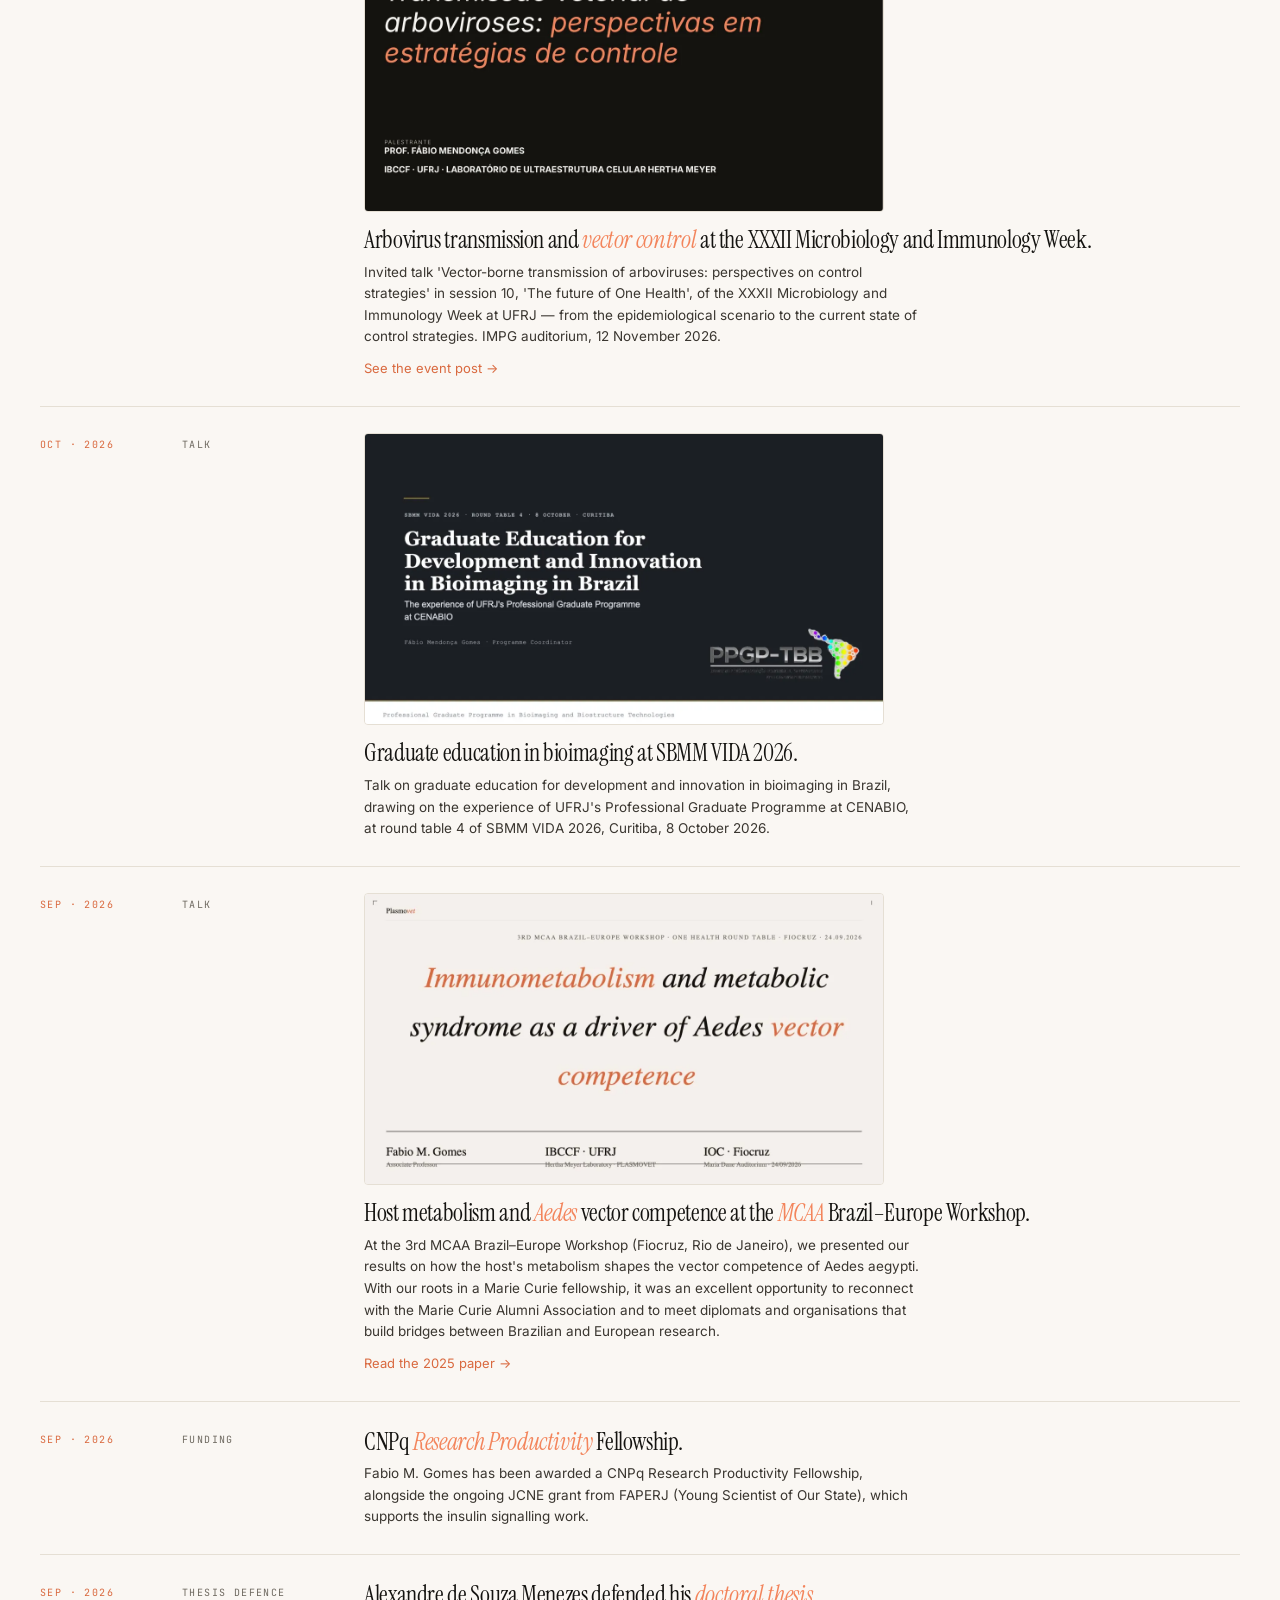
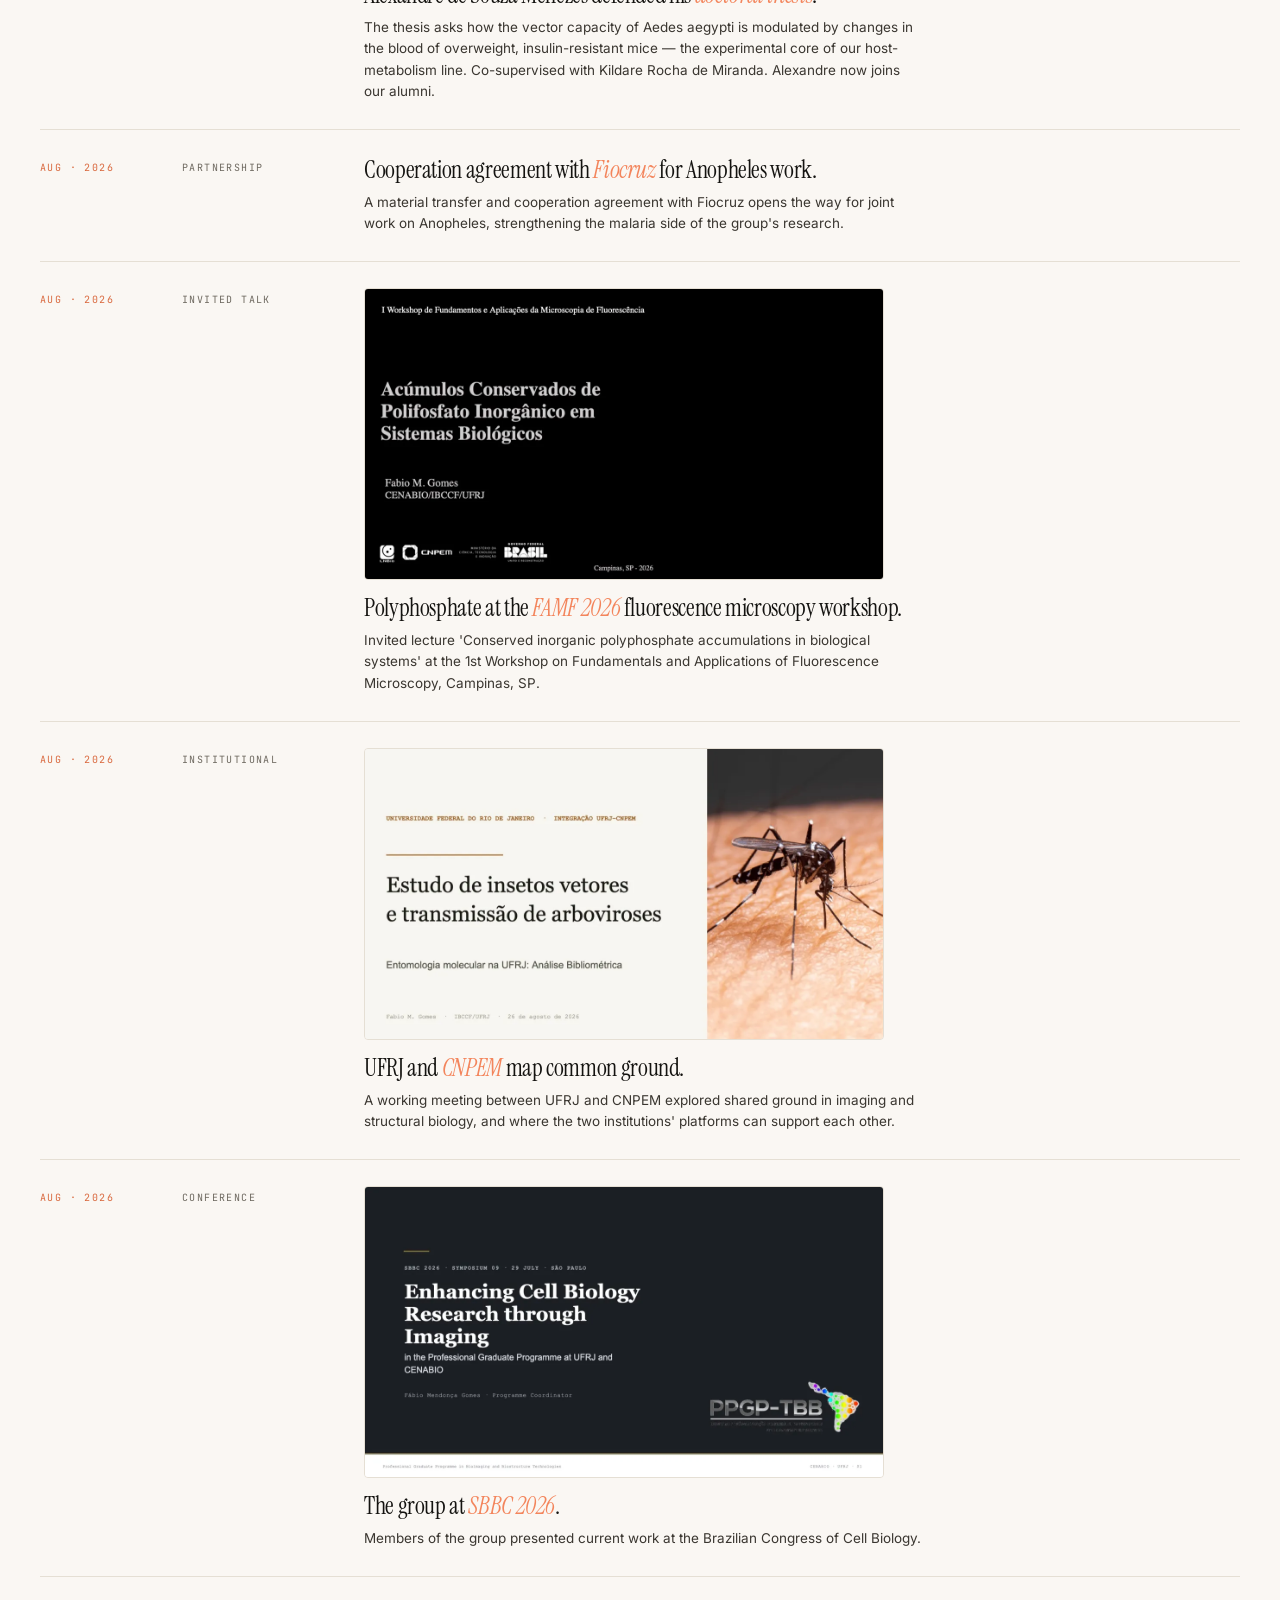
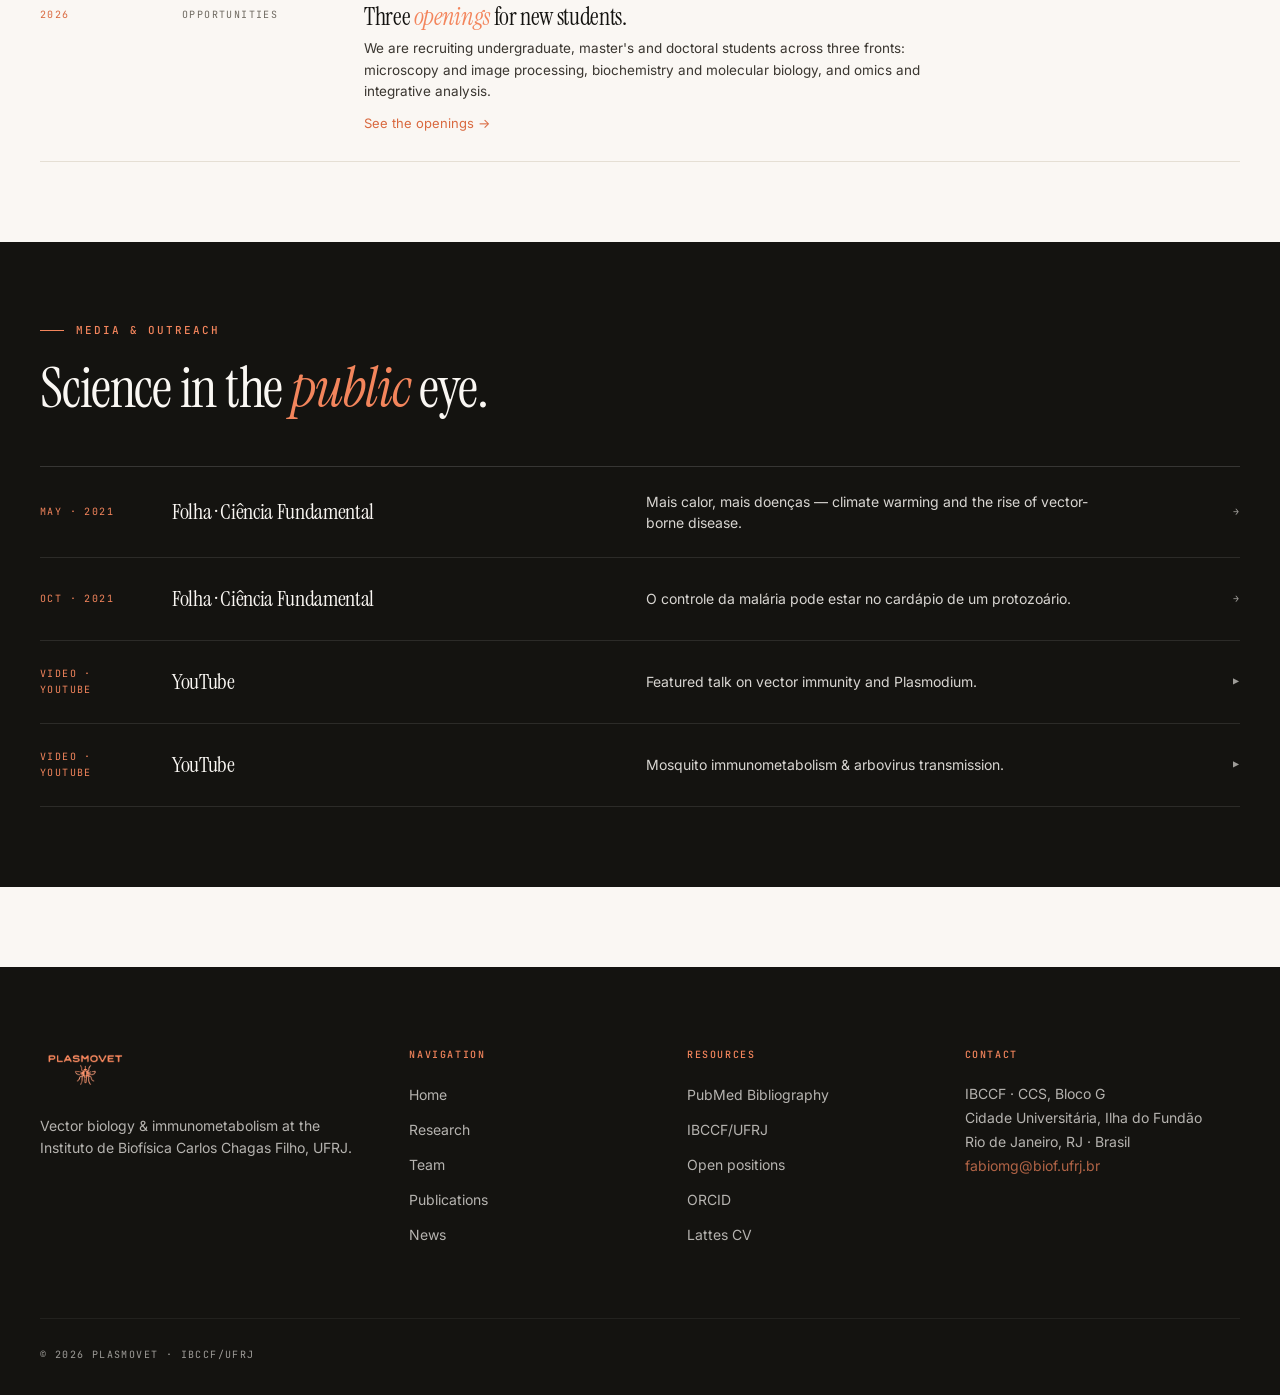
==== commit 6014a7c4: "News: add title-slide banner to the Semana da Microbiologia e Imunologia entry Co-Authored-By: Claud" ====
--- a/news.html
+++ b/news.html
@@ -144,6 +144,10 @@
           <div class="when" data-i18n-en="Nov · 2026" data-i18n-pt="Nov · 2026">Nov · 2026</div>
           <div class="kind" data-i18n-en="Invited talk" data-i18n-pt="Palestra">Invited talk</div>
           <div>
+            <picture class="banner">
+              <source srcset="assets/news/semana-microimuno-2026-arbovirus-control.webp" type="image/webp"/>
+              <img src="assets/news/semana-microimuno-2026-arbovirus-control.jpg" width="1200" height="676" loading="lazy" decoding="async" alt="Title slide: Vector-borne transmission of arboviruses: perspectives on control strategies, XXXII Microbiology and Immunology Week, UFRJ, November 2026"/>
+            </picture>
             <h4 data-i18n-html data-i18n-en="Arbovirus transmission and <em>vector control</em> at the XXXII Microbiology and Immunology Week." data-i18n-pt="Transmissão de arboviroses e <em>controle vetorial</em> na XXXII Semana da Microbiologia e Imunologia.">Arbovirus transmission and <em>vector control</em> at the XXXII Microbiology and Immunology Week.</h4>
             <p data-i18n-en="Invited talk 'Vector-borne transmission of arboviruses: perspectives on control strategies' in session 10, 'The future of One Health', of the XXXII Microbiology and Immunology Week at UFRJ — from the epidemiological scenario to the current state of control strategies. IMPG auditorium, 12 November 2026." data-i18n-pt="Palestra convidada “Transmissão vetorial de arboviroses: perspectivas em estratégias de controle” na sessão 10, “O futuro da Saúde Única”, da XXXII Semana da Microbiologia e Imunologia da UFRJ — do cenário epidemiológico ao estado atual das estratégias de controle. Anfiteatro do IMPG, 12 de novembro de 2026.">Invited talk 'Vector-borne transmission of arboviruses: perspectives on control strategies' in session 10, 'The future of One Health', of the XXXII Microbiology and Immunology Week at UFRJ — from the epidemiological scenario to the current state of control strategies. IMPG auditorium, 12 November 2026.</p>
             <a class="more" href="https://www.instagram.com/p/Der2oXViffJ/" target="_blank" rel="noopener" data-i18n-en="See the event post →" data-i18n-pt="Ver o post do evento →">See the event post →</a>
